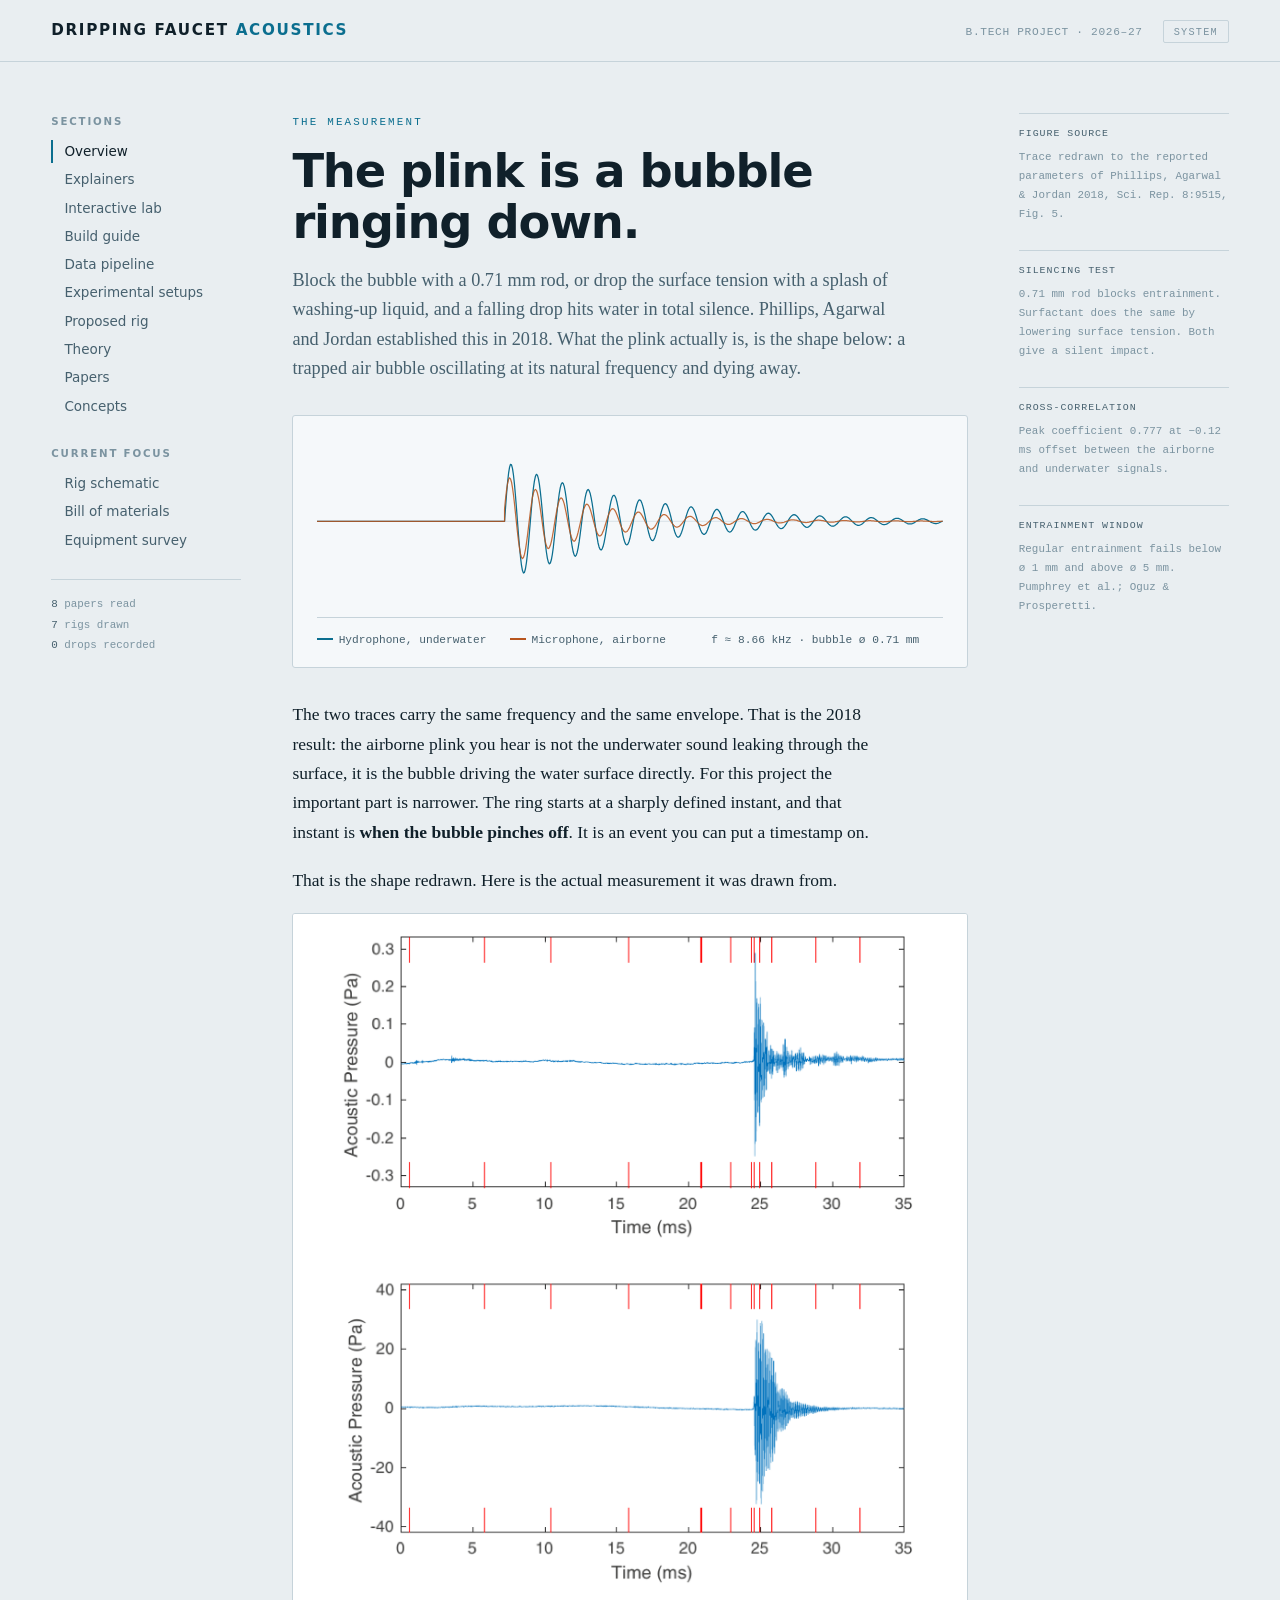
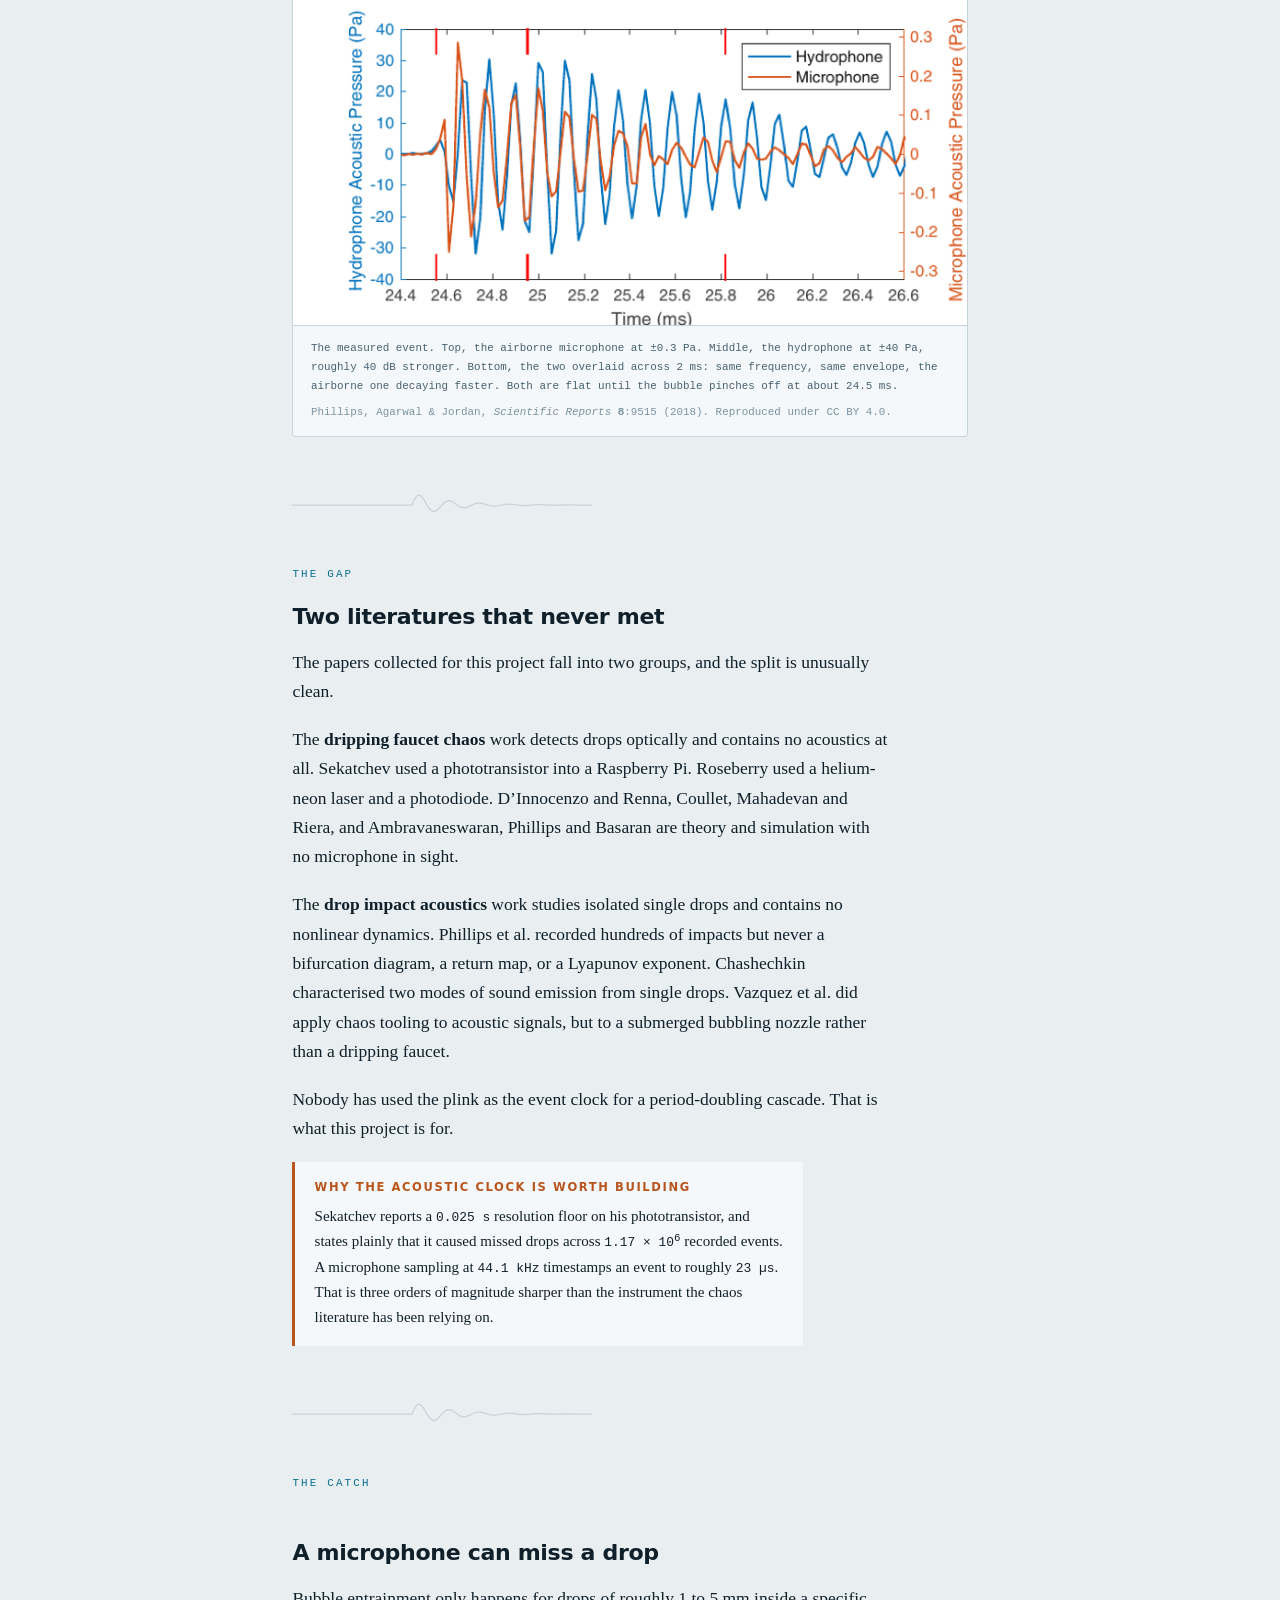
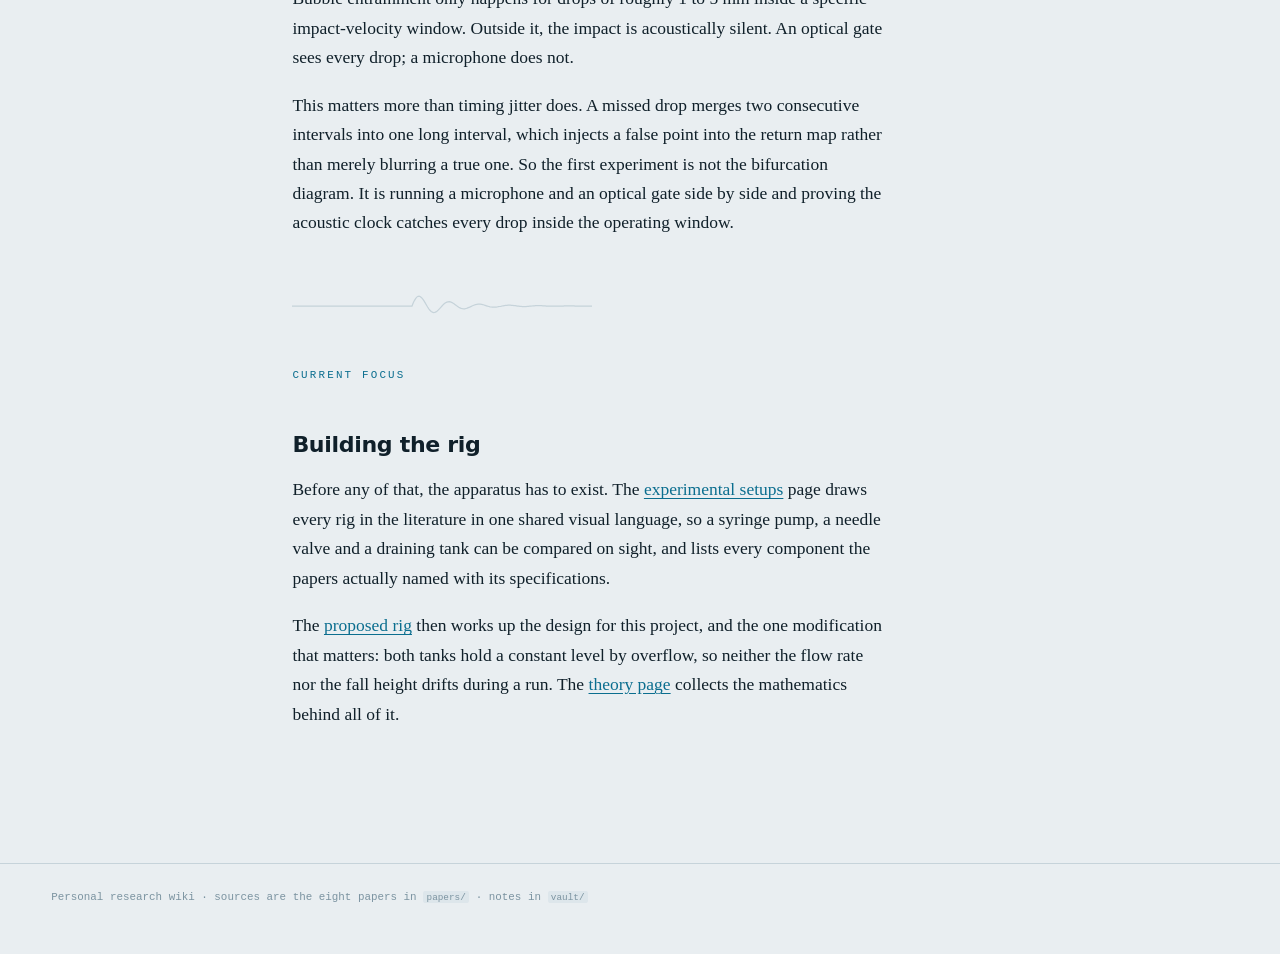
==== site/index.html @ a421325d "Theme toggle, published figures, and an editorial type pairing Adds a light/dark/system control to e" ====
<!doctype html>
<html lang="en">
<head>
<meta charset="utf-8">
<meta name="viewport" content="width=device-width, initial-scale=1">
<title>Dripping Faucet Acoustics</title>
<link rel="stylesheet" href="style.css">
<script src="theme.js"></script>
</head>
<body>

<svg width="0" height="0" style="position:absolute" aria-hidden="true"><defs>
  <path id="plink-path" d="M0 20 H120 L120.0 20.0 121.2 17.1 122.4 14.6 123.6 12.6 124.8 11.1 126.0 10.3 127.2 10.2 128.4 10.7 129.6 11.7 130.8 13.2 132.0 14.9 133.2 16.9 134.4 19.0 135.6 21.0 136.8 22.8 138.0 24.3 139.2 25.4 140.4 26.2 141.6 26.5 142.8 26.4 144.0 25.9 145.2 25.0 146.4 23.9 147.6 22.7 148.8 21.3 150.0 20.0 151.2 18.7 152.4 17.6 153.6 16.8 154.8 16.1 156.0 15.8 157.2 15.7 158.4 15.9 159.6 16.4 160.8 17.0 162.0 17.8 163.2 18.7 164.4 19.6 165.6 20.4 166.8 21.2 168.0 21.9 169.2 22.4 170.4 22.7 171.6 22.8 172.8 22.8 174.0 22.5 175.2 22.2 176.4 21.7 177.6 21.2 178.8 20.6 180.0 20.0 181.2 19.5 182.4 19.0 183.6 18.6 184.8 18.3 186.0 18.2 187.2 18.1 188.4 18.2 189.6 18.4 190.8 18.7 192.0 19.0 193.2 19.4 194.4 19.8 195.6 20.2 196.8 20.5 198.0 20.8 199.2 21.0 200.4 21.2 201.6 21.2 202.8 21.2 204.0 21.1 205.2 21.0 206.4 20.7 207.6 20.5 208.8 20.3 210.0 20.0 211.2 19.8 212.4 19.6 213.6 19.4 214.8 19.3 216.0 19.2 217.2 19.2 218.4 19.2 219.6 19.3 220.8 19.4 222.0 19.6 223.2 19.7 224.4 19.9 225.6 20.1 226.8 20.2 228.0 20.4 229.2 20.4 230.4 20.5 231.6 20.5 232.8 20.5 234.0 20.5 235.2 20.4 236.4 20.3 237.6 20.2 238.8 20.1 240.0 20.0 241.2 19.9 242.4 19.8 243.6 19.7 244.8 19.7 246.0 19.7 247.2 19.7 248.4 19.7 249.6 19.7 250.8 19.8 252.0 19.8 253.2 19.9 254.4 20.0 255.6 20.0 256.8 20.1 258.0 20.2 259.2 20.2 260.4 20.2 261.6 20.2 262.8 20.2 264.0 20.2 265.2 20.2 266.4 20.1 267.6 20.1 268.8 20.0 270.0 20.0 271.2 20.0 272.4 19.9 273.6 19.9 274.8 19.9 276.0 19.9 277.2 19.8 278.4 19.9 279.6 19.9 280.8 19.9 282.0 19.9 283.2 20.0 284.4 20.0 285.6 20.0 286.8 20.0 288.0 20.1 289.2 20.1 290.4 20.1 291.6 20.1 292.8 20.1 294.0 20.1 295.2 20.1 296.4 20.1 297.6 20.0 298.8 20.0 300.0 20.0"/>
</defs></svg>

<header class="masthead">
  <a class="wordmark" href="index.html">Dripping&nbsp;Faucet <span>Acoustics</span></a>
  <span class="masthead-meta">B.TECH PROJECT &middot; 2026&ndash;27</span>
  <button id="themeBtn" class="themetoggle" type="button">System</button>
</header>

<div class="shell">

  <nav class="sidenav">
    <h2>Sections</h2>
    <ul>
      <li><a href="index.html" aria-current="page">Overview</a></li>
      <li><a href="explainers.html">Explainers</a></li>
      <li><a href="lab.html">Interactive lab</a></li>
      <li><a href="build.html">Build guide</a></li>
      <li><a href="pipeline.html">Data pipeline</a></li>
      <li><a href="setups.html">Experimental setups</a></li>
      <li><a href="rig.html">Proposed rig</a></li>
      <li><a href="theory.html">Theory</a></li>
      <li><a href="papers.html">Papers</a></li>
      <li><a href="concepts.html">Concepts</a></li>
    </ul>
    <h2>Current focus</h2>
    <ul>
      <li><a href="rig.html#schematic">Rig schematic</a></li>
      <li><a href="rig.html#bom">Bill of materials</a></li>
      <li><a href="setups.html#equipment">Equipment survey</a></li>
    </ul>
    <div class="tally">
      <b>8</b> papers read<br>
      <b>7</b> rigs drawn<br>
      <b>0</b> drops recorded
    </div>
  </nav>

  <main>
    <p class="eyebrow">The measurement</p>
    <h1>The plink is a bubble ringing down.</h1>
    <p class="lede">Block the bubble with a 0.71&nbsp;mm rod, or drop the surface tension with a
    splash of washing-up liquid, and a falling drop hits water in total silence. Phillips, Agarwal
    and Jordan established this in 2018. What the plink actually is, is the shape below: a trapped
    air bubble oscillating at its natural frequency and dying away.</p>

    <div class="trace-card bleed">
      <svg viewBox="0 0 1000 260" role="img" aria-label="Two overlaid damped sinusoids showing the underwater and airborne pressure signals from a single drop impact. Both are silent, then ring sharply and decay; the airborne trace decays faster.">
        <line class="axis" x1="0" y1="130" x2="1000" y2="130"/>
        <path class="wave wave-hydro" pathLength="1" d="M0 130 H300 L300.0 130.0 301.6 107.1 303.2 85.9 304.8 67.5 306.4 53.1 308.0 43.4 309.5 38.9 311.1 39.7 312.7 45.8 314.3 56.7 315.9 71.7 317.5 89.9 319.1 110.1 320.7 131.2 322.3 151.9 323.9 171.1 325.5 187.5 327.0 200.3 328.6 208.9 330.2 212.7 331.8 211.7 333.4 205.9 335.0 195.7 336.6 181.9 338.2 165.3 339.8 146.9 341.4 127.7 343.0 109.0 344.5 91.8 346.1 77.1 347.7 65.7 349.3 58.2 350.9 54.9 352.5 56.2 354.1 61.7 355.7 71.0 357.3 83.7 358.9 98.9 360.5 115.7 362.0 133.1 363.6 150.0 365.2 165.5 366.8 178.7 368.4 188.8 370.0 195.4 371.6 198.1 373.2 196.8 374.8 191.6 376.4 182.8 378.0 171.2 379.5 157.3 381.1 142.0 382.7 126.3 384.3 111.0 385.9 97.1 387.5 85.2 389.1 76.2 390.7 70.4 392.3 68.2 393.9 69.7 395.5 74.6 397.0 82.6 398.6 93.3 400.2 106.0 401.8 119.9 403.4 134.2 405.0 148.0 406.6 160.5 408.2 171.1 409.8 179.2 411.4 184.2 413.0 186.0 414.5 184.5 416.1 179.9 417.7 172.4 419.3 162.6 420.9 151.0 422.5 138.4 424.1 125.5 425.7 113.0 427.3 101.7 428.9 92.2 430.5 85.1 432.0 80.7 433.6 79.2 435.2 80.7 436.8 85.1 438.4 92.0 440.0 101.0 441.6 111.6 443.2 123.1 444.8 134.8 446.4 146.1 448.0 156.2 449.5 164.7 451.1 171.0 452.7 174.9 454.3 176.0 455.9 174.5 457.5 170.4 459.1 164.0 460.7 155.7 462.3 146.1 463.9 135.6 465.5 125.0 467.0 114.9 468.6 105.7 470.2 98.1 471.8 92.5 473.4 89.2 475.0 88.3 476.6 89.8 478.2 93.7 479.8 99.6 481.4 107.2 483.0 116.0 484.5 125.5 486.1 135.1 487.7 144.2 489.3 152.5 490.9 159.2 492.5 164.2 494.1 167.1 495.7 167.8 497.3 166.3 498.9 162.7 500.5 157.2 502.0 150.3 503.6 142.2 505.2 133.6 506.8 124.9 508.4 116.6 510.0 109.2 511.6 103.2 513.2 98.8 514.8 96.3 516.4 95.8 518.0 97.2 519.5 100.6 521.1 105.7 522.7 112.0 524.3 119.4 525.9 127.2 527.5 135.1 529.1 142.6 530.7 149.2 532.3 154.6 533.9 158.5 535.5 160.7 537.0 161.0 538.6 159.6 540.2 156.4 541.8 151.8 543.4 145.9 545.0 139.2 546.6 132.1 548.2 125.0 549.8 118.2 551.4 112.3 553.0 107.5 554.5 104.0 556.1 102.1 557.7 101.9 559.3 103.3 560.9 106.3 562.5 110.6 564.1 115.9 565.7 122.0 567.3 128.5 568.9 134.9 570.5 141.0 572.0 146.3 573.6 150.7 575.2 153.7 576.8 155.3 578.4 155.4 580.0 154.1 581.6 151.3 583.2 147.4 584.8 142.5 586.4 136.9 588.0 131.0 589.5 125.2 591.1 119.7 592.7 114.9 594.3 111.1 595.9 108.4 597.5 107.0 599.1 107.0 600.7 108.3 602.3 110.9 603.9 114.5 605.5 119.0 607.0 124.0 608.6 129.4 610.2 134.7 611.8 139.6 613.4 143.9 615.0 147.3 616.6 149.7 618.2 150.9 619.8 150.8 621.4 149.6 623.0 147.2 624.5 143.8 626.1 139.7 627.7 135.1 629.3 130.3 630.9 125.5 632.5 121.1 634.1 117.2 635.7 114.1 637.3 112.0 638.9 111.0 640.5 111.1 642.0 112.4 643.6 114.6 645.2 117.7 646.8 121.4 648.4 125.6 650.0 130.0 651.6 134.3 653.2 138.3 654.8 141.8 656.4 144.5 658.0 146.4 659.5 147.2 661.1 147.1 662.7 145.9 664.3 143.8 665.9 141.0 667.5 137.6 669.1 133.7 670.7 129.8 672.3 125.9 673.9 122.2 675.5 119.1 677.0 116.7 678.6 115.1 680.2 114.4 681.8 114.6 683.4 115.7 685.0 117.6 686.6 120.2 688.2 123.3 689.8 126.8 691.4 130.4 693.0 134.0 694.5 137.2 696.1 140.0 697.7 142.2 699.3 143.6 700.9 144.2 702.5 143.9 704.1 142.9 705.7 141.1 707.3 138.7 708.9 135.9 710.5 132.7 712.0 129.4 713.6 126.2 715.2 123.3 716.8 120.8 718.4 118.9 720.0 117.6 721.6 117.1 723.2 117.4 724.8 118.4 726.4 120.0 728.0 122.2 729.5 124.8 731.1 127.7 732.7 130.7 734.3 133.6 735.9 136.2 737.5 138.5 739.1 140.2 740.7 141.2 742.3 141.7 743.9 141.4 745.5 140.5 747.0 138.9 748.6 136.9 750.2 134.5 751.8 131.9 753.4 129.2 755.0 126.6 756.6 124.2 758.2 122.2 759.8 120.7 761.4 119.8 763.0 119.4 764.5 119.7 766.1 120.6 767.7 122.0 769.3 123.8 770.9 126.0 772.5 128.4 774.1 130.9 775.7 133.2 777.3 135.3 778.9 137.1 780.5 138.5 782.0 139.3 783.6 139.6 785.2 139.3 786.8 138.5 788.4 137.2 790.0 135.5 791.6 133.5 793.2 131.3 794.8 129.1 796.4 127.0 798.0 125.0 799.5 123.4 801.1 122.3 802.7 121.5 804.3 121.3 805.9 121.6 807.5 122.4 809.1 123.6 810.7 125.1 812.3 127.0 813.9 128.9 815.5 130.9 817.0 132.9 818.6 134.6 820.2 136.0 821.8 137.1 823.4 137.7 825.0 137.9 826.6 137.6 828.2 136.9 829.8 135.7 831.4 134.3 833.0 132.7 834.5 130.9 836.1 129.0 837.7 127.3 839.3 125.8 840.9 124.5 842.5 123.5 844.1 123.0 845.7 122.9 847.3 123.1 848.9 123.8 850.5 124.9 852.0 126.2 853.6 127.7 855.2 129.3 856.8 131.0 858.4 132.5 860.0 133.9 861.6 135.1 863.2 135.9 864.8 136.4 866.4 136.5 868.0 136.2 869.5 135.6 871.1 134.6 872.7 133.4 874.3 132.0 875.9 130.5 877.5 129.0 879.1 127.6 880.7 126.4 882.3 125.4 883.9 124.6 885.5 124.2 887.0 124.1 888.6 124.4 890.2 125.0 891.8 125.9 893.4 127.0 895.0 128.3 896.6 129.6 898.2 130.9 899.8 132.2 901.4 133.3 903.0 134.3 904.5 134.9 906.1 135.3 907.7 135.3 909.3 135.0 910.9 134.5 912.5 133.7 914.1 132.7 915.7 131.5 917.3 130.3 918.9 129.1 920.5 127.9 922.0 126.9 923.6 126.1 925.2 125.5 926.8 125.2 928.4 125.2 930.0 125.5 931.6 126.0 933.2 126.7 934.8 127.6 936.4 128.7 938.0 129.8 939.5 130.9 941.1 131.9 942.7 132.8 944.3 133.6 945.9 134.1 947.5 134.3 949.1 134.3 950.7 134.1 952.3 133.6 953.9 132.9 955.5 132.1 957.0 131.1 958.6 130.1 960.2 129.1 961.8 128.2 963.4 127.4 965.0 126.7 966.6 126.3 968.2 126.1 969.8 126.1 971.4 126.3 973.0 126.8 974.5 127.4 976.1 128.2 977.7 129.0 979.3 129.9 980.9 130.8 982.5 131.7 984.1 132.4 985.7 133.0 987.3 133.4 988.9 133.6 990.5 133.6 992.0 133.3 993.6 132.9 995.2 132.3 996.8 131.6 998.4 130.8 1000.0 130.0"/>
        <path class="wave wave-aero"  pathLength="1" d="M0 130 H300 L300.0 109.5 301.6 93.5 303.2 79.9 304.8 69.6 306.4 63.0 308.0 60.5 309.5 62.1 311.1 67.5 312.7 76.5 314.3 88.4 315.9 102.4 317.5 117.7 319.1 133.3 320.7 148.4 322.3 162.0 323.9 173.5 325.5 182.2 327.0 187.6 328.6 189.5 330.2 188.0 331.8 183.1 333.4 175.3 335.0 165.0 336.6 152.9 338.2 139.8 339.8 126.4 341.4 113.5 343.0 101.9 344.5 92.2 346.1 85.0 347.7 80.5 349.3 79.0 350.9 80.5 352.5 84.8 354.1 91.7 355.7 100.6 357.3 111.0 358.9 122.3 360.5 133.8 362.0 144.7 363.6 154.6 365.2 162.8 366.8 168.9 368.4 172.6 370.0 173.7 371.6 172.3 373.2 168.4 374.8 162.4 376.4 154.7 378.0 145.7 379.5 136.0 381.1 126.2 382.7 116.9 384.3 108.5 385.9 101.6 387.5 96.5 389.1 93.4 390.7 92.6 392.3 93.9 393.9 97.4 395.5 102.6 397.0 109.3 398.6 117.0 400.2 125.3 401.8 133.7 403.4 141.7 405.0 148.8 406.6 154.7 408.2 158.9 409.8 161.4 411.4 162.0 413.0 160.8 414.5 157.7 416.1 153.2 417.7 147.4 419.3 140.7 420.9 133.6 422.5 126.4 424.1 119.6 425.7 113.6 427.3 108.6 428.9 105.0 430.5 103.0 432.0 102.6 433.6 103.8 435.2 106.4 436.8 110.4 438.4 115.4 440.0 121.2 441.6 127.3 443.2 133.4 444.8 139.2 446.4 144.4 448.0 148.5 449.5 151.5 451.1 153.2 452.7 153.5 454.3 152.4 455.9 150.0 457.5 146.5 459.1 142.2 460.7 137.2 462.3 132.0 463.9 126.7 465.5 121.8 467.0 117.5 468.6 114.0 470.2 111.5 471.8 110.1 473.4 109.9 475.0 110.9 476.6 113.0 478.2 116.0 479.8 119.8 481.4 124.1 483.0 128.6 484.5 133.0 486.1 137.3 487.7 140.9 489.3 143.9 490.9 146.0 492.5 147.1 494.1 147.2 495.7 146.3 497.3 144.4 498.9 141.8 500.5 138.5 502.0 134.9 503.6 131.0 505.2 127.2 506.8 123.6 508.4 120.5 510.0 118.0 511.6 116.2 513.2 115.3 514.8 115.3 516.4 116.1 518.0 117.8 519.5 120.0 521.1 122.9 522.7 126.0 524.3 129.3 525.9 132.6 527.5 135.7 529.1 138.3 530.7 140.4 532.3 141.9 533.9 142.6 535.5 142.6 537.0 141.8 538.6 140.4 540.2 138.4 541.8 136.0 543.4 133.2 545.0 130.4 546.6 127.6 548.2 125.0 549.8 122.8 551.4 121.0 553.0 119.8 554.5 119.2 556.1 119.3 557.7 119.9 559.3 121.2 560.9 122.9 562.5 125.0 564.1 127.4 565.7 129.8 567.3 132.2 568.9 134.4 570.5 136.3 572.0 137.8 573.6 138.8 575.2 139.3 576.8 139.2 578.4 138.6 580.0 137.5 581.6 136.0 583.2 134.2 584.8 132.1 586.4 130.0 588.0 128.0 589.5 126.1 591.1 124.5 592.7 123.3 594.3 122.4 595.9 122.1 597.5 122.2 599.1 122.7 600.7 123.7 602.3 125.0 603.9 126.5 605.5 128.3 607.0 130.1 608.6 131.8 610.2 133.4 611.8 134.8 613.4 135.8 615.0 136.5 616.6 136.8 618.2 136.7 619.8 136.2 621.4 135.4 623.0 134.2 624.5 132.9 626.1 131.4 627.7 129.9 629.3 128.4 630.9 127.0 632.5 125.9 634.1 125.0 635.7 124.4 637.3 124.2 638.9 124.3 640.5 124.7 642.0 125.5 643.6 126.4 645.2 127.6 646.8 128.9 648.4 130.2 650.0 131.5 651.6 132.6 653.2 133.6 654.8 134.3 656.4 134.8 658.0 135.0 659.5 134.9 661.1 134.5 662.7 133.8 664.3 133.0 665.9 132.0 667.5 130.9 669.1 129.8 670.7 128.7 672.3 127.7 673.9 126.9 675.5 126.2 677.0 125.9 678.6 125.7 680.2 125.8 681.8 126.2 683.4 126.7 685.0 127.5 686.6 128.4 688.2 129.3 689.8 130.3 691.4 131.2 693.0 132.0 694.5 132.7 696.1 133.2 697.7 133.6 699.3 133.7 700.9 133.6 702.5 133.3 704.1 132.8 705.7 132.1 707.3 131.4 708.9 130.6 710.5 129.7 712.0 128.9 713.6 128.2 715.2 127.6 716.8 127.2 718.4 126.9 720.0 126.9 721.6 127.0 723.2 127.2 724.8 127.7 726.4 128.2 728.0 128.9 729.5 129.6 731.1 130.3 732.7 130.9 734.3 131.5 735.9 132.0 737.5 132.4 739.1 132.6 740.7 132.7 742.3 132.6 743.9 132.3 745.5 132.0 747.0 131.5 748.6 130.9 750.2 130.3 751.8 129.7 753.4 129.2 755.0 128.6 756.6 128.2 758.2 127.9 759.8 127.7 761.4 127.7 763.0 127.8 764.5 128.0 766.1 128.3 767.7 128.7 769.3 129.2 770.9 129.7 772.5 130.3 774.1 130.7 775.7 131.2 777.3 131.5 778.9 131.8 780.5 131.9 782.0 132.0 783.6 131.9 785.2 131.7 786.8 131.4 788.4 131.0 790.0 130.6 791.6 130.2 793.2 129.8 794.8 129.3 796.4 129.0 798.0 128.7 799.5 128.5 801.1 128.3 802.7 128.3 804.3 128.4 805.9 128.6 807.5 128.8 809.1 129.1 810.7 129.5 812.3 129.9 813.9 130.2 815.5 130.6 817.0 130.9 818.6 131.2 820.2 131.3 821.8 131.4 823.4 131.4 825.0 131.4 826.6 131.2 828.2 131.0 829.8 130.7 831.4 130.4 833.0 130.1 834.5 129.8 836.1 129.5 837.7 129.2 839.3 129.0 840.9 128.8 842.5 128.8 844.1 128.8 845.7 128.8 847.3 129.0 848.9 129.2 850.5 129.4 852.0 129.6 853.6 129.9 855.2 130.2 856.8 130.5 858.4 130.7 860.0 130.9 861.6 131.0 863.2 131.1 864.8 131.1 866.4 131.0 868.0 130.9 869.5 130.7 871.1 130.5 872.7 130.3 874.3 130.0 875.9 129.8 877.5 129.6 879.1 129.4 880.7 129.3 882.3 129.1 883.9 129.1 885.5 129.1 887.0 129.2 888.6 129.3 890.2 129.4 891.8 129.6 893.4 129.8 895.0 130.0 896.6 130.2 898.2 130.4 899.8 130.5 901.4 130.6 903.0 130.7 904.5 130.8 906.1 130.8 907.7 130.7 909.3 130.6 910.9 130.5 912.5 130.4 914.1 130.2 915.7 130.0 917.3 129.8 918.9 129.7 920.5 129.5 922.0 129.4 923.6 129.4 925.2 129.3 926.8 129.3 928.4 129.4 930.0 129.5 931.6 129.6 933.2 129.7 934.8 129.8 936.4 130.0 938.0 130.1 939.5 130.3 941.1 130.4 942.7 130.5 944.3 130.5 945.9 130.6 947.5 130.6 949.1 130.5 950.7 130.5 952.3 130.4 953.9 130.2 955.5 130.1 957.0 130.0 958.6 129.9 960.2 129.8 961.8 129.7 963.4 129.6 965.0 129.5 966.6 129.5 968.2 129.5 969.8 129.6 971.4 129.6 973.0 129.7 974.5 129.8 976.1 129.9 977.7 130.0 979.3 130.1 980.9 130.2 982.5 130.3 984.1 130.4 985.7 130.4 987.3 130.4 988.9 130.4 990.5 130.4 992.0 130.3 993.6 130.3 995.2 130.2 996.8 130.1 998.4 130.0 1000.0 129.9"/>
      </svg>
      <div class="legend">
        <span class="k-hydro">Hydrophone, underwater</span>
        <span class="k-aero">Microphone, airborne</span>
        <span>f &asymp; 8.66 kHz &middot; bubble &oslash; 0.71 mm</span>
      </div>
    </div>

    <p>The two traces carry the same frequency and the same envelope. That is the 2018 result:
    the airborne plink you hear is not the underwater sound leaking through the surface, it is the
    bubble driving the water surface directly. For this project the important part is narrower.
    The ring starts at a sharply defined instant, and that instant is <strong>when the bubble
    pinches off</strong>. It is an event you can put a timestamp on.</p>

    <p>That is the shape redrawn. Here is the actual measurement it was drawn from.</p>

    <figure class="paperfig bleed">
      <img src="img/phillips-fig5-traces.png" alt="Three stacked plots from Phillips 2018 Figure 5: the airborne microphone signal, the underwater hydrophone signal, and a zoomed overlay of the two decaying wave packets." loading="lazy">
      <figcaption>The measured event. Top, the airborne microphone at &plusmn;0.3 Pa. Middle, the hydrophone at &plusmn;40 Pa, roughly 40 dB stronger. Bottom, the two overlaid across 2 ms: same frequency, same envelope, the airborne one decaying faster. Both are flat until the bubble pinches off at about 24.5 ms. <span class="credit">Phillips, Agarwal &amp; Jordan, <em>Scientific Reports</em> <b>8</b>:9515 (2018). Reproduced under CC BY 4.0.</span></figcaption>
    </figure>

    <svg class="plink" viewBox="0 0 300 40" aria-hidden="true"><use href="#plink-path"/></svg>

    <p class="eyebrow">The gap</p>
    <h2>Two literatures that never met</h2>

    <p>The papers collected for this project fall into two groups, and the split is unusually
    clean.</p>

    <p>The <strong>dripping faucet chaos</strong> work detects drops optically and contains no
    acoustics at all. Sekatchev used a phototransistor into a Raspberry Pi. Roseberry used a
    helium-neon laser and a photodiode. D&rsquo;Innocenzo and Renna, Coullet, Mahadevan and Riera,
    and Ambravaneswaran, Phillips and Basaran are theory and simulation with no microphone in
    sight.</p>

    <p>The <strong>drop impact acoustics</strong> work studies isolated single drops and contains
    no nonlinear dynamics. Phillips et al. recorded hundreds of impacts but never a bifurcation
    diagram, a return map, or a Lyapunov exponent. Chashechkin characterised two modes of sound
    emission from single drops. Vazquez et al. did apply chaos tooling to acoustic signals, but to
    a submerged bubbling nozzle rather than a dripping faucet.</p>

    <p>Nobody has used the plink as the event clock for a period-doubling cascade. That is what
    this project is for.</p>

    <div class="callout">
      <b>Why the acoustic clock is worth building</b>
      <p>Sekatchev reports a <span class="num">0.025&nbsp;s</span> resolution floor on his
      phototransistor, and states plainly that it caused missed drops across
      <span class="num">1.17&nbsp;&times;&nbsp;10<sup>6</sup></span> recorded events. A microphone
      sampling at <span class="num">44.1&nbsp;kHz</span> timestamps an event to roughly
      <span class="num">23&nbsp;&micro;s</span>. That is three orders of magnitude sharper than
      the instrument the chaos literature has been relying on.</p>
    </div>

    <svg class="plink" viewBox="0 0 300 40" aria-hidden="true"><use href="#plink-path"/></svg>

    <p class="eyebrow">The catch</p>
    <h2>A microphone can miss a drop</h2>

    <p>Bubble entrainment only happens for drops of roughly 1 to 5&nbsp;mm inside a specific
    impact-velocity window. Outside it, the impact is acoustically silent. An optical gate sees
    every drop; a microphone does not.</p>

    <p>This matters more than timing jitter does. A missed drop merges two consecutive intervals
    into one long interval, which injects a false point into the return map rather than merely
    blurring a true one. So the first experiment is not the bifurcation diagram. It is running a
    microphone and an optical gate side by side and proving the acoustic clock catches every drop
    inside the operating window.</p>

    <svg class="plink" viewBox="0 0 300 40" aria-hidden="true"><use href="#plink-path"/></svg>

    <p class="eyebrow">Current focus</p>
    <h2>Building the rig</h2>

    <p>Before any of that, the apparatus has to exist. The
    <a href="setups.html">experimental setups</a> page draws every rig in the literature in one
    shared visual language, so a syringe pump, a needle valve and a draining tank can be compared
    on sight, and lists every component the papers actually named with its specifications.</p>

    <p>The <a href="rig.html">proposed rig</a> then works up the design for this project, and
    the one modification that matters: both tanks hold a constant level by overflow, so neither
    the flow rate nor the fall height drifts during a run. The
    <a href="theory.html">theory page</a> collects the mathematics behind all of it.</p>
  </main>

  <aside class="rail">
    <div class="note">
      <b>Figure source</b>
      Trace redrawn to the reported parameters of Phillips, Agarwal &amp; Jordan 2018,
      Sci. Rep. 8:9515, Fig. 5.
    </div>
    <div class="note">
      <b>Silencing test</b>
      0.71 mm rod blocks entrainment. Surfactant does the same by lowering surface tension.
      Both give a silent impact.
    </div>
    <div class="note">
      <b>Cross-correlation</b>
      Peak coefficient 0.777 at &minus;0.12 ms offset between the airborne and underwater
      signals.
    </div>
    <div class="note">
      <b>Entrainment window</b>
      Regular entrainment fails below &oslash; 1 mm and above &oslash; 5 mm.
      Pumphrey et al.; Oguz &amp; Prosperetti.
    </div>
  </aside>

</div>

<footer class="foot">
  Personal research wiki &middot; sources are the eight papers in <code>papers/</code> &middot;
  notes in <code>vault/</code>
</footer>

</body>
</html>
---- site/style.css ----
/* ==========================================================================
   Dripping Faucet Acoustics - project wiki
   Channel colours follow Phillips et al. 2018 Fig. 5: hydrophone blue,
   microphone orange. Colour therefore encodes the measurement channel and
   is never used decoratively.
   ========================================================================== */

:root {
  --ground:  #e9eef1;
  --surface: #f5f8fa;
  --sunk:    #dde6eb;
  --ink:     #10202a;
  --ink-2:   #46606e;
  --ink-3:   #7b93a0;
  --rule:    #c6d3da;
  --hydro:   #0b6e8f;
  --aero:    #b8551d;
  --water:   rgba(11, 110, 143, 0.13);

  --display: "Inter", "Helvetica Neue", "Segoe UI", system-ui, -apple-system, sans-serif;
  --body:    "Charter", "Bitstream Charter", "Iowan Old Style", "Source Serif Pro", "Palatino Linotype", Georgia, serif;
  --mono:    "JetBrains Mono", "SF Mono", "IBM Plex Mono", "Menlo", "Consolas", monospace;

  --gap: clamp(1.5rem, 4vw, 3.5rem);
  --measure: 68ch;
}

@media (prefers-color-scheme: dark) {
  :root:not([data-theme="light"]) {
    --ground:  #0b141a;
    --surface: #101d25;
    --sunk:    #16262f;
    --ink:     #dce8ed;
    --ink-2:   #94acb8;
    --ink-3:   #637c88;
    --rule:    #26404d;
    --hydro:   #46b4d8;
    --aero:    #e2935c;
    --water:   rgba(70, 180, 216, 0.14);
  }
}

:root[data-theme="dark"] {
  --ground:  #0b141a;
  --surface: #101d25;
  --sunk:    #16262f;
  --ink:     #dce8ed;
  --ink-2:   #94acb8;
  --ink-3:   #637c88;
  --rule:    #26404d;
  --hydro:   #46b4d8;
  --aero:    #e2935c;
  --water:   rgba(70, 180, 216, 0.14);
}

*, *::before, *::after { box-sizing: border-box; }

body {
  margin: 0;
  background: var(--ground);
  color: var(--ink);
  font-family: var(--body);
  font-size: 17.5px;
  line-height: 1.68;
  text-rendering: optimizeLegibility;
  -webkit-font-smoothing: antialiased;
}

/* --- masthead ----------------------------------------------------------- */

.masthead {
  border-bottom: 1px solid var(--rule);
  padding: 1.1rem var(--gap);
  display: flex;
  align-items: baseline;
  gap: 1.25rem;
  flex-wrap: wrap;
}

.wordmark {
  font-family: var(--display);
  font-weight: 620;
  font-size: 0.95rem;
  letter-spacing: 0.11em;
  text-transform: uppercase;
  color: var(--ink);
  text-decoration: none;
}

.wordmark span { color: var(--hydro); }

.masthead-meta {
  font-family: var(--mono);
  font-size: 0.7rem;
  letter-spacing: 0.06em;
  color: var(--ink-3);
  margin-left: auto;
}

.themetoggle {
  font-family: var(--mono);
  font-size: 0.64rem;
  letter-spacing: 0.12em;
  text-transform: uppercase;
  padding: 0.3rem 0.62rem;
  color: var(--ink-3);
  background: transparent;
  border: 1px solid var(--rule);
  border-radius: 2px;
  cursor: pointer;
  transition: color 0.14s, border-color 0.14s;
}

.themetoggle:hover { color: var(--hydro); border-color: var(--hydro); }
.themetoggle:focus-visible { outline: 2px solid var(--hydro); outline-offset: 2px; }

/* --- reproduced figures from the papers ---------------------------------
   Published figures keep their own white ground in both themes. Recolouring
   someone else's data to match a site palette misrepresents it.
   ------------------------------------------------------------------------ */

.paperfig {
  border: 1px solid var(--rule);
  border-radius: 3px;
  background: var(--surface);
  margin: 0 0 1.9rem;
  overflow: hidden;
}

.paperfig img {
  display: block;
  width: 100%;
  height: auto;
  background: #ffffff;
}

.paperfig.narrow img { max-width: 620px; margin: 0 auto; }

.paperfig figcaption {
  font-family: var(--mono);
  font-size: 0.68rem;
  line-height: 1.75;
  color: var(--ink-2);
  padding: 0.85rem 1.1rem;
  border-top: 1px solid var(--rule);
}

.paperfig .credit {
  display: block;
  margin-top: 0.45rem;
  color: var(--ink-3);
}

.sidebyside {
  display: grid;
  grid-template-columns: repeat(auto-fit, minmax(280px, 1fr));
  gap: 1.1rem;
  margin: 0 0 1.9rem;
}

.sidebyside .paperfig, .sidebyside .rig { margin: 0; }

/* --- shell -------------------------------------------------------------- */

.shell {
  display: grid;
  grid-template-columns: 190px minmax(0, 1fr) 210px;
  gap: var(--gap);
  max-width: 1440px;
  margin: 0 auto;
  padding: var(--gap);
  align-items: start;
}

@media (max-width: 1080px) {
  .shell { grid-template-columns: minmax(0, 1fr); }
  .sidenav { position: static; }
}

/* --- side navigation ---------------------------------------------------- */

.sidenav {
  position: sticky;
  top: var(--gap);
  font-family: var(--display);
  font-size: 0.845rem;
  letter-spacing: -0.002em;
}

.sidenav h2 {
  font-size: 0.64rem;
  letter-spacing: 0.18em;
  text-transform: uppercase;
  color: var(--ink-3);
  font-weight: 600;
  margin: 0 0 0.6rem;
}

.sidenav ul { list-style: none; margin: 0 0 1.75rem; padding: 0; }
.sidenav li { margin-bottom: 0.35rem; }

.sidenav a {
  color: var(--ink-2);
  text-decoration: none;
  border-left: 2px solid transparent;
  padding-left: 0.7rem;
  display: block;
  transition: color 0.14s, border-color 0.14s;
}

.sidenav a:hover { color: var(--ink); border-left-color: var(--rule); }
.sidenav a[aria-current="page"] { color: var(--ink); border-left-color: var(--hydro); }

.tally {
  font-family: var(--mono);
  font-size: 0.68rem;
  color: var(--ink-3);
  line-height: 1.9;
  border-top: 1px solid var(--rule);
  padding-top: 0.85rem;
}

.tally b { color: var(--ink-2); font-weight: 400; }

/* --- main --------------------------------------------------------------- */

main { min-width: 0; }
main > * { max-width: var(--measure); }
main > .bleed { max-width: none; }

.eyebrow {
  font-family: var(--mono);
  font-size: 0.68rem;
  letter-spacing: 0.2em;
  text-transform: uppercase;
  color: var(--hydro);
  margin: 0 0 0.9rem;
}

h1 {
  font-family: var(--display);
  font-weight: 650;
  font-size: clamp(1.95rem, 4.2vw, 2.9rem);
  line-height: 1.1;
  letter-spacing: -0.025em;
  margin: 0 0 1.15rem;
}

h2 {
  font-family: var(--display);
  font-weight: 620;
  font-size: 1.38rem;
  letter-spacing: -0.015em;
  margin: 2.6rem 0 0.8rem;
}

main > h2:first-of-type { margin-top: 0; }

h3 {
  font-family: var(--display);
  font-weight: 600;
  font-size: 1.04rem;
  letter-spacing: -0.008em;
  color: var(--ink);
  margin: 1.7rem 0 0.55rem;
}

.lede { font-size: 1.14rem; line-height: 1.6; color: var(--ink-2); }

p { margin: 0 0 1.15rem; }

a { color: var(--hydro); text-underline-offset: 0.18em; }

strong { font-weight: 600; }

.num, code {
  font-family: var(--mono);
  font-size: 0.86em;
  font-variant-numeric: tabular-nums;
}

code {
  background: var(--sunk);
  padding: 0.1em 0.36em;
  border-radius: 2px;
}

.hydro-t { color: var(--hydro); }
.aero-t  { color: var(--aero); }

/* --- the plink divider -------------------------------------------------
   Section breaks are drawn as a quiet baseline that rings once. The motif
   is the same damped sinusoid as the hero, at reduced amplitude.
   ----------------------------------------------------------------------- */

.plink {
  display: block;
  width: 300px;
  max-width: 100%;
  height: 40px;
  margin: 3rem 0 2.5rem;
  overflow: visible;
  color: var(--rule);
}

.plink use { stroke: currentColor; fill: none; stroke-width: 1.25; }

/* --- hero figure -------------------------------------------------------- */

.trace-card {
  background: var(--surface);
  border: 1px solid var(--rule);
  border-radius: 3px;
  padding: 1.5rem 1.5rem 1.1rem;
  margin: 2rem 0;
}

.trace-card svg { display: block; width: 100%; height: auto; }

.wave { fill: none; stroke-width: 2; stroke-linejoin: round; stroke-linecap: round; }
.wave-hydro { stroke: var(--hydro); }
.wave-aero  { stroke: var(--aero); opacity: 0.85; }
.axis { stroke: var(--rule); stroke-width: 1; }

@media (prefers-reduced-motion: no-preference) {
  .wave { stroke-dasharray: 1; stroke-dashoffset: 1; animation: trace 1.9s cubic-bezier(0.2, 0.7, 0.25, 1) forwards; }
  .wave-aero { animation-delay: 0.06s; }
}

@keyframes trace { to { stroke-dashoffset: 0; } }

.legend {
  display: flex;
  gap: 1.5rem;
  flex-wrap: wrap;
  font-family: var(--mono);
  font-size: 0.7rem;
  color: var(--ink-2);
  margin-top: 0.9rem;
  padding-top: 0.8rem;
  border-top: 1px solid var(--rule);
}

.legend span::before {
  content: "";
  display: inline-block;
  width: 1.4em;
  height: 2px;
  vertical-align: 0.25em;
  margin-right: 0.5em;
}

.legend .k-hydro::before { background: var(--hydro); }
.legend .k-aero::before  { background: var(--aero); }

/* --- margin rail -------------------------------------------------------- */

.rail {
  position: sticky;
  top: var(--gap);
  font-family: var(--mono);
  font-size: 0.68rem;
  line-height: 1.75;
  color: var(--ink-3);
}

.rail .note {
  border-top: 1px solid var(--rule);
  padding-top: 0.7rem;
  margin-bottom: 1.6rem;
}

.rail b {
  display: block;
  color: var(--ink-2);
  font-weight: 400;
  letter-spacing: 0.1em;
  text-transform: uppercase;
  font-size: 0.62rem;
  margin-bottom: 0.35rem;
}

@media (max-width: 1080px) {
  .rail {
    position: static;
    display: grid;
    grid-template-columns: repeat(auto-fit, minmax(190px, 1fr));
    gap: 1.25rem;
  }
  .rail .note { margin-bottom: 0; }
}

/* --- rig schematics ----------------------------------------------------- */

.rig {
  border: 1px solid var(--rule);
  border-radius: 3px;
  background: var(--surface);
  margin: 0 0 1.75rem;
  overflow: hidden;
}

.rig-head {
  display: flex;
  align-items: baseline;
  gap: 0.75rem;
  flex-wrap: wrap;
  padding: 0.85rem 1.1rem;
  border-bottom: 1px solid var(--rule);
  background: var(--sunk);
}

.rig-head h3 { margin: 0; text-transform: none; letter-spacing: 0.01em; font-size: 1rem; color: var(--ink); }

.rig-head .tagline {
  font-family: var(--mono);
  font-size: 0.66rem;
  color: var(--ink-3);
  margin-left: auto;
  letter-spacing: 0.05em;
}

.rig figure { margin: 0; padding: 1.1rem; }
.rig svg { display: block; width: 100%; height: auto; }

.rig figcaption {
  font-family: var(--mono);
  font-size: 0.68rem;
  line-height: 1.7;
  color: var(--ink-2);
  padding: 0 1.1rem 1.1rem;
}

.rig.proposed { border-color: var(--hydro); border-width: 2px; }

/* shared schematic glyph styling */
.sch { stroke: var(--ink); fill: none; stroke-width: 1.4; stroke-linejoin: round; }
.sch-thin { stroke: var(--ink-2); fill: none; stroke-width: 1; }
.sch-water { fill: var(--water); stroke: none; }
.sch-fill { fill: var(--surface); stroke: var(--ink); stroke-width: 1.4; }
.sch-hydro { stroke: var(--hydro); fill: none; stroke-width: 1.8; }
.sch-hydro-f { fill: var(--hydro); stroke: none; }
.sch-aero { stroke: var(--aero); fill: none; stroke-width: 1.8; }
.sch-aero-f { fill: var(--aero); stroke: none; }
.sch-dash { stroke: var(--ink-3); fill: none; stroke-width: 1; stroke-dasharray: 4 3; }
.sch-drop { fill: var(--hydro); }

/* Arrowheads cannot inherit the referencing path's stroke reliably across
   browsers, so pin them to a token rather than relying on context-stroke. */
#ar path { fill: var(--ink-3); }

.sch-label {
  font-family: var(--mono);
  font-size: 10px;
  fill: var(--ink-2);
  letter-spacing: 0.04em;
}

.sch-label.key { fill: var(--hydro); }
.sch-dim { font-family: var(--mono); font-size: 9px; fill: var(--ink-3); }

/* --- spec table --------------------------------------------------------- */

.tablewrap { overflow-x: auto; margin: 0 0 1.75rem; border: 1px solid var(--rule); border-radius: 3px; }

table { border-collapse: collapse; width: 100%; font-size: 0.8rem; background: var(--surface); }

th, td {
  text-align: left;
  padding: 0.6rem 0.85rem;
  border-bottom: 1px solid var(--rule);
  vertical-align: top;
}

th {
  font-family: var(--display);
  font-weight: 600;
  font-size: 0.7rem;
  letter-spacing: 0.1em;
  text-transform: uppercase;
  color: var(--ink-2);
  background: var(--sunk);
  white-space: nowrap;
}

td { font-family: var(--mono); font-size: 0.72rem; line-height: 1.65; }
td:first-child { font-family: var(--body); font-size: 0.82rem; }
tbody tr:last-child td { border-bottom: none; }

.nr { color: var(--ink-3); font-style: italic; }

/* --- equations ----------------------------------------------------------
   Set in the mono face rather than a maths renderer: the site has no build
   step and no external dependencies, and these read fine as linear notation.
   ------------------------------------------------------------------------ */

.eq {
  font-family: var(--mono);
  font-size: 0.84rem;
  line-height: 1.9;
  background: var(--surface);
  border: 1px solid var(--rule);
  border-left: 3px solid var(--hydro);
  border-radius: 0 3px 3px 0;
  padding: 0.9rem 1.15rem;
  margin: 0 0 1.3rem;
  overflow-x: auto;
}

.eq b { color: var(--hydro); font-weight: 400; }

.eq .tag {
  display: block;
  font-size: 0.66rem;
  letter-spacing: 0.14em;
  text-transform: uppercase;
  color: var(--ink-3);
  margin-bottom: 0.45rem;
}

.eq dl {
  margin: 0.7rem 0 0;
  padding-top: 0.6rem;
  border-top: 1px solid var(--rule);
  font-size: 0.74rem;
  line-height: 1.7;
  color: var(--ink-2);
  display: grid;
  grid-template-columns: max-content 1fr;
  gap: 0.1rem 0.9rem;
}

.eq dt { color: var(--ink); }
.eq dd { margin: 0; }

/* --- callout ------------------------------------------------------------ */

.callout {
  border-left: 3px solid var(--aero);
  background: var(--surface);
  padding: 1rem 1.2rem;
  margin: 0 0 1.75rem;
  font-size: 0.94rem;
}

.callout p:last-child { margin-bottom: 0; }
.callout b { font-family: var(--display); font-size: 0.72rem; letter-spacing: 0.14em; text-transform: uppercase; color: var(--aero); display: block; margin-bottom: 0.4rem; }

/* --- interactive lab ----------------------------------------------------
   Controls borrow the schematic vocabulary: mono labels, hairline rules,
   hydro blue for anything the reader can move.
   ------------------------------------------------------------------------ */

.panel {
  border: 1px solid var(--rule);
  border-radius: 3px;
  background: var(--surface);
  margin: 0 0 2rem;
  overflow: hidden;
}

.panel-head {
  display: flex;
  align-items: baseline;
  gap: 0.75rem;
  flex-wrap: wrap;
  padding: 0.85rem 1.1rem;
  border-bottom: 1px solid var(--rule);
  background: var(--sunk);
}

.panel-head h3 {
  margin: 0;
  text-transform: none;
  letter-spacing: 0.01em;
  font-size: 1rem;
  color: var(--ink);
}

.panel-head .tagline {
  font-family: var(--mono);
  font-size: 0.66rem;
  color: var(--ink-3);
  margin-left: auto;
  letter-spacing: 0.05em;
}

.panel-body { padding: 1.1rem; }

.stage {
  display: grid;
  grid-template-columns: 200px minmax(0, 1fr) minmax(0, 1fr);
  gap: 1rem;
  align-items: stretch;
}

@media (max-width: 900px) {
  .stage { grid-template-columns: minmax(0, 1fr); }
}

.plot {
  border: 1px solid var(--rule);
  border-radius: 2px;
  background: var(--ground);
  position: relative;
  min-height: 200px;
}

.plot canvas { display: block; width: 100%; height: 100%; border-radius: 2px; }

.plot .cap {
  position: absolute;
  top: 6px;
  left: 8px;
  font-family: var(--mono);
  font-size: 0.62rem;
  letter-spacing: 0.1em;
  text-transform: uppercase;
  color: var(--ink-3);
  pointer-events: none;
}

.controls {
  display: grid;
  grid-template-columns: repeat(auto-fit, minmax(200px, 1fr));
  gap: 0.9rem 1.4rem;
  margin-top: 1.1rem;
  padding-top: 1rem;
  border-top: 1px solid var(--rule);
}

.ctl { display: block; }

.ctl > span {
  display: flex;
  justify-content: space-between;
  align-items: baseline;
  gap: 0.5rem;
  font-family: var(--mono);
  font-size: 0.68rem;
  letter-spacing: 0.06em;
  color: var(--ink-2);
  margin-bottom: 0.3rem;
}

.ctl > span b { color: var(--hydro); font-weight: 400; font-variant-numeric: tabular-nums; }

.ctl input[type="range"] { width: 100%; accent-color: var(--hydro); margin: 0; }

.ctl input[type="number"], .ctl select {
  width: 100%;
  font-family: var(--mono);
  font-size: 0.78rem;
  padding: 0.35rem 0.5rem;
  color: var(--ink);
  background: var(--ground);
  border: 1px solid var(--rule);
  border-radius: 2px;
}

.btnrow { display: flex; gap: 0.6rem; flex-wrap: wrap; align-items: center; margin-top: 1rem; }

button {
  font-family: var(--display);
  font-size: 0.78rem;
  letter-spacing: 0.06em;
  padding: 0.48rem 0.95rem;
  color: var(--ink);
  background: var(--ground);
  border: 1px solid var(--rule);
  border-radius: 2px;
  cursor: pointer;
  transition: border-color 0.14s, color 0.14s;
}

button:hover { border-color: var(--hydro); color: var(--hydro); }
button[aria-pressed="true"] { border-color: var(--hydro); color: var(--hydro); background: var(--sunk); }
button:focus-visible { outline: 2px solid var(--hydro); outline-offset: 2px; }

.readout {
  display: grid;
  grid-template-columns: repeat(auto-fit, minmax(120px, 1fr));
  gap: 0.75rem 1rem;
  margin-top: 1rem;
  padding-top: 0.9rem;
  border-top: 1px solid var(--rule);
  font-family: var(--mono);
}

.readout div span {
  display: block;
  font-size: 0.62rem;
  letter-spacing: 0.12em;
  text-transform: uppercase;
  color: var(--ink-3);
  margin-bottom: 0.2rem;
}

.readout div b {
  font-size: 1.05rem;
  font-weight: 400;
  color: var(--ink);
  font-variant-numeric: tabular-nums;
}

.readout div b.hi { color: var(--hydro); }
.readout div b.warn { color: var(--aero); }

.verdict {
  font-family: var(--body);
  font-size: 0.9rem;
  line-height: 1.55;
  margin-top: 1rem;
  padding: 0.8rem 1rem;
  border-left: 3px solid var(--hydro);
  background: var(--sunk);
  border-radius: 0 2px 2px 0;
}

.verdict.warn { border-left-color: var(--aero); }

.progress {
  height: 3px;
  background: var(--sunk);
  border-radius: 2px;
  overflow: hidden;
  margin-top: 0.9rem;
}

.progress i { display: block; height: 100%; width: 0; background: var(--hydro); transition: width 0.1s linear; }

.hint {
  font-family: var(--mono);
  font-size: 0.66rem;
  color: var(--ink-3);
  margin-top: 0.7rem;
  line-height: 1.6;
}

/* --- long-form document (spec page) ------------------------------------- */

.doc h2 { margin-top: 2.5rem; padding-bottom: 0.4rem; border-bottom: 1px solid var(--rule); }
.doc h3 { margin-top: 1.75rem; }
.doc ul, .doc ol { margin: 0 0 1.15rem; padding-left: 1.3rem; }
.doc li { margin-bottom: 0.35rem; }
.doc pre {
  background: var(--sunk);
  border: 1px solid var(--rule);
  border-radius: 3px;
  padding: 1rem 1.1rem;
  overflow-x: auto;
  font-family: var(--mono);
  font-size: 0.74rem;
  line-height: 1.65;
}
.doc pre code { background: none; padding: 0; font-size: inherit; }

/* --- footer ------------------------------------------------------------- */

.foot {
  border-top: 1px solid var(--rule);
  margin-top: 4rem;
  padding: 1.5rem var(--gap) 3rem;
  font-family: var(--mono);
  font-size: 0.68rem;
  color: var(--ink-3);
  max-width: none;
}

/* --- focus -------------------------------------------------------------- */

a:focus-visible, .sidenav a:focus-visible {
  outline: 2px solid var(--hydro);
  outline-offset: 3px;
  border-radius: 1px;
}
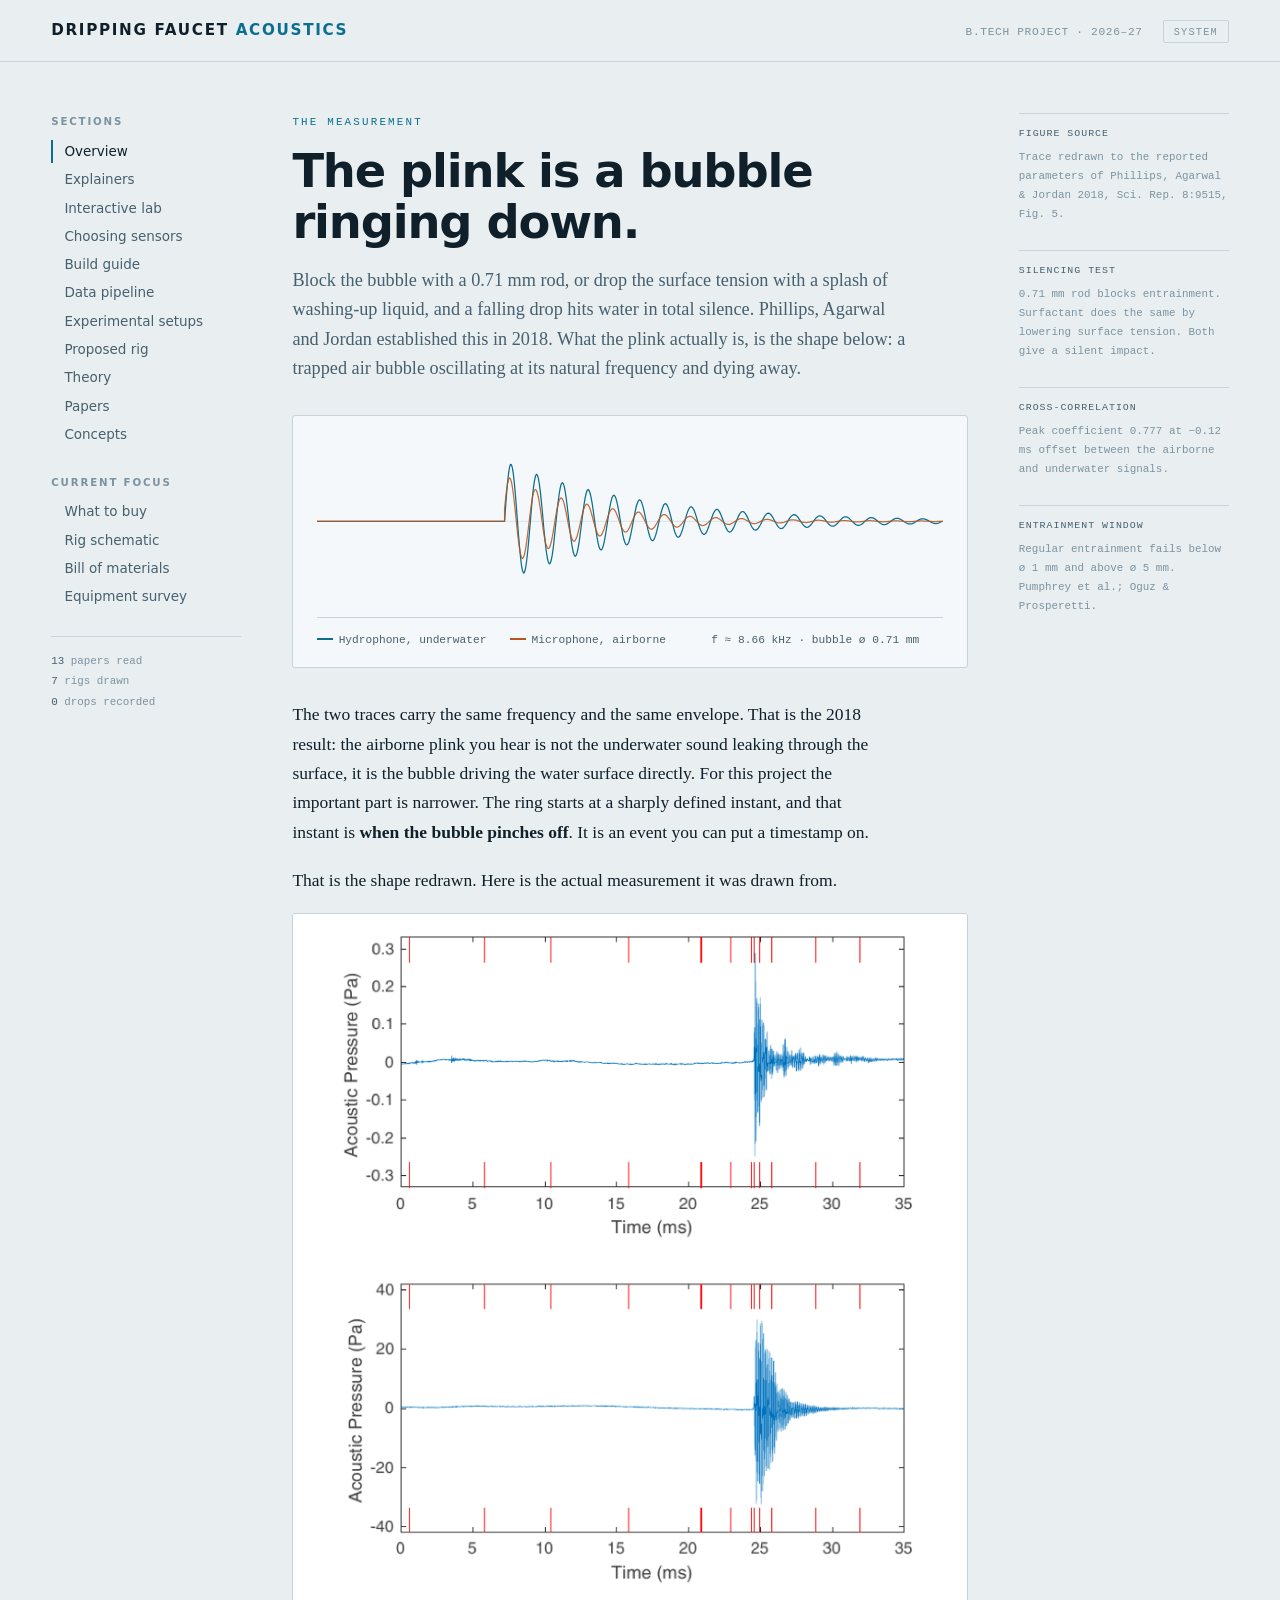
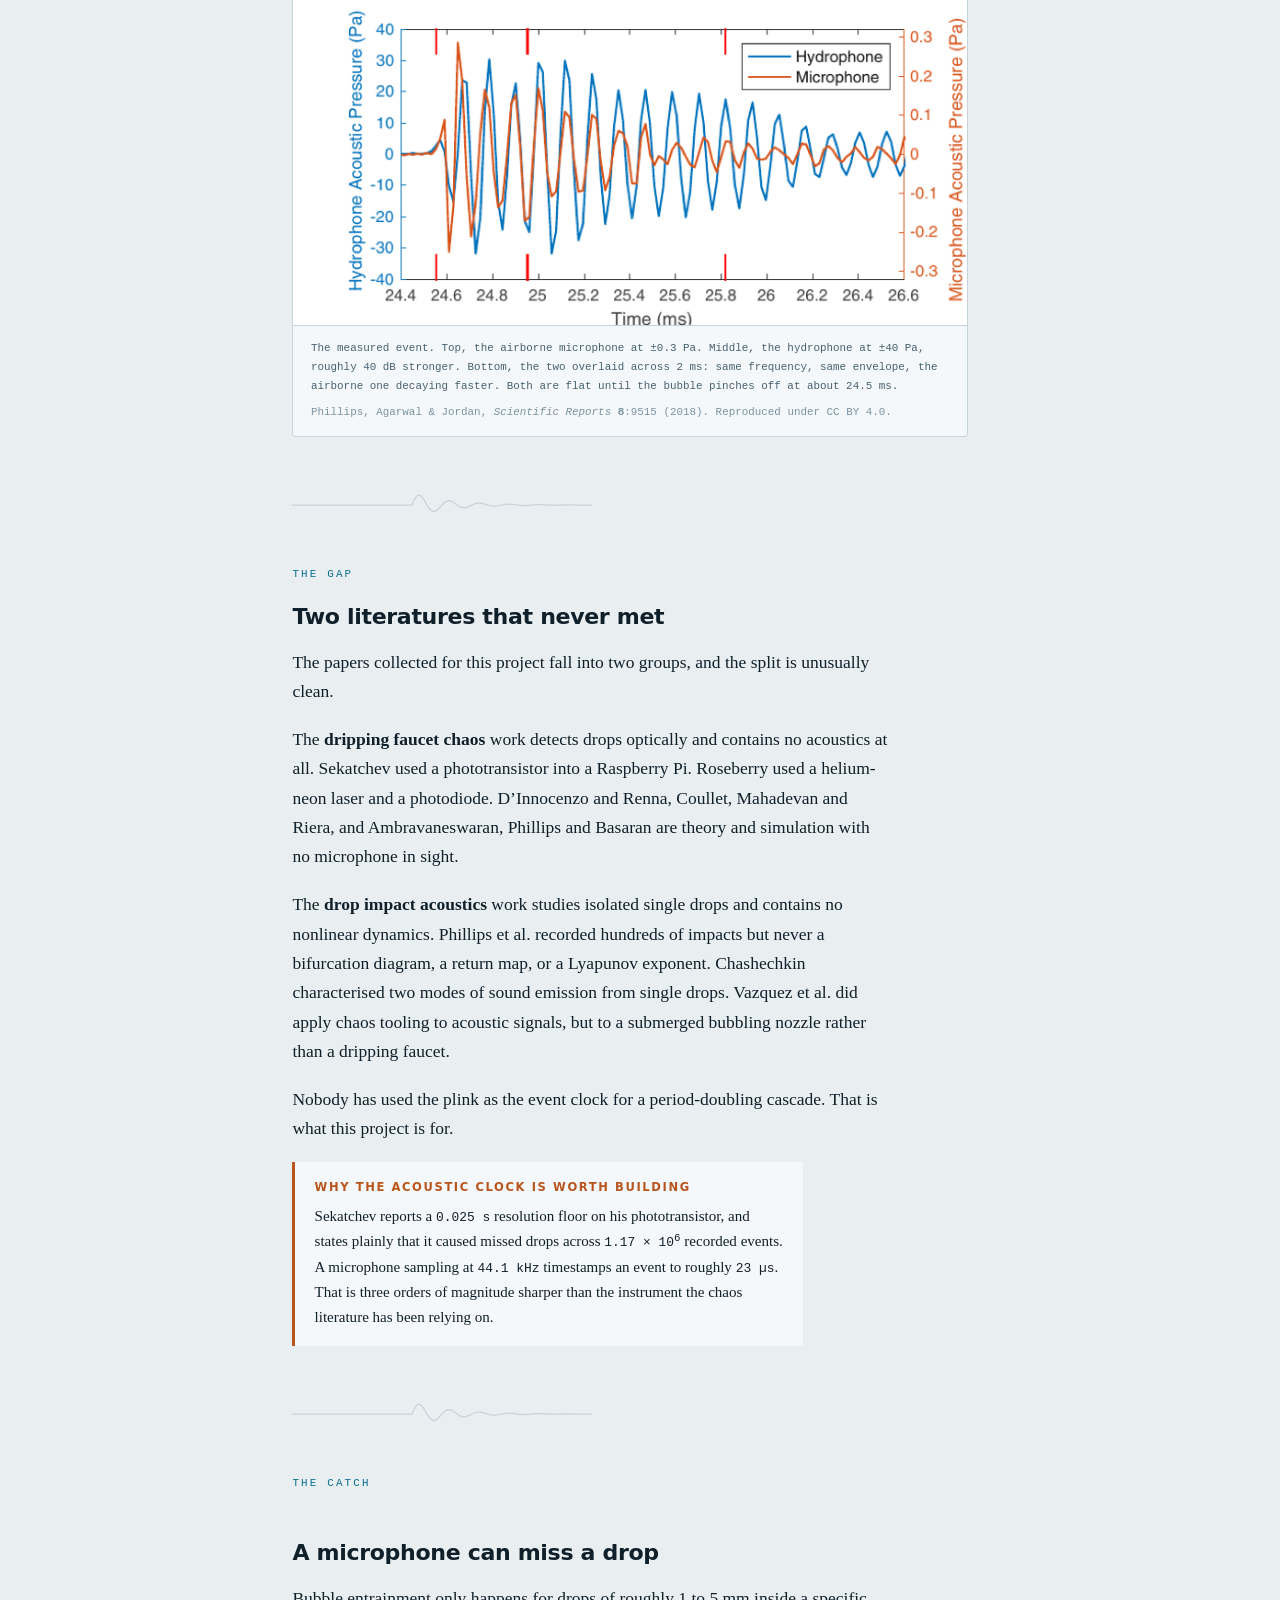
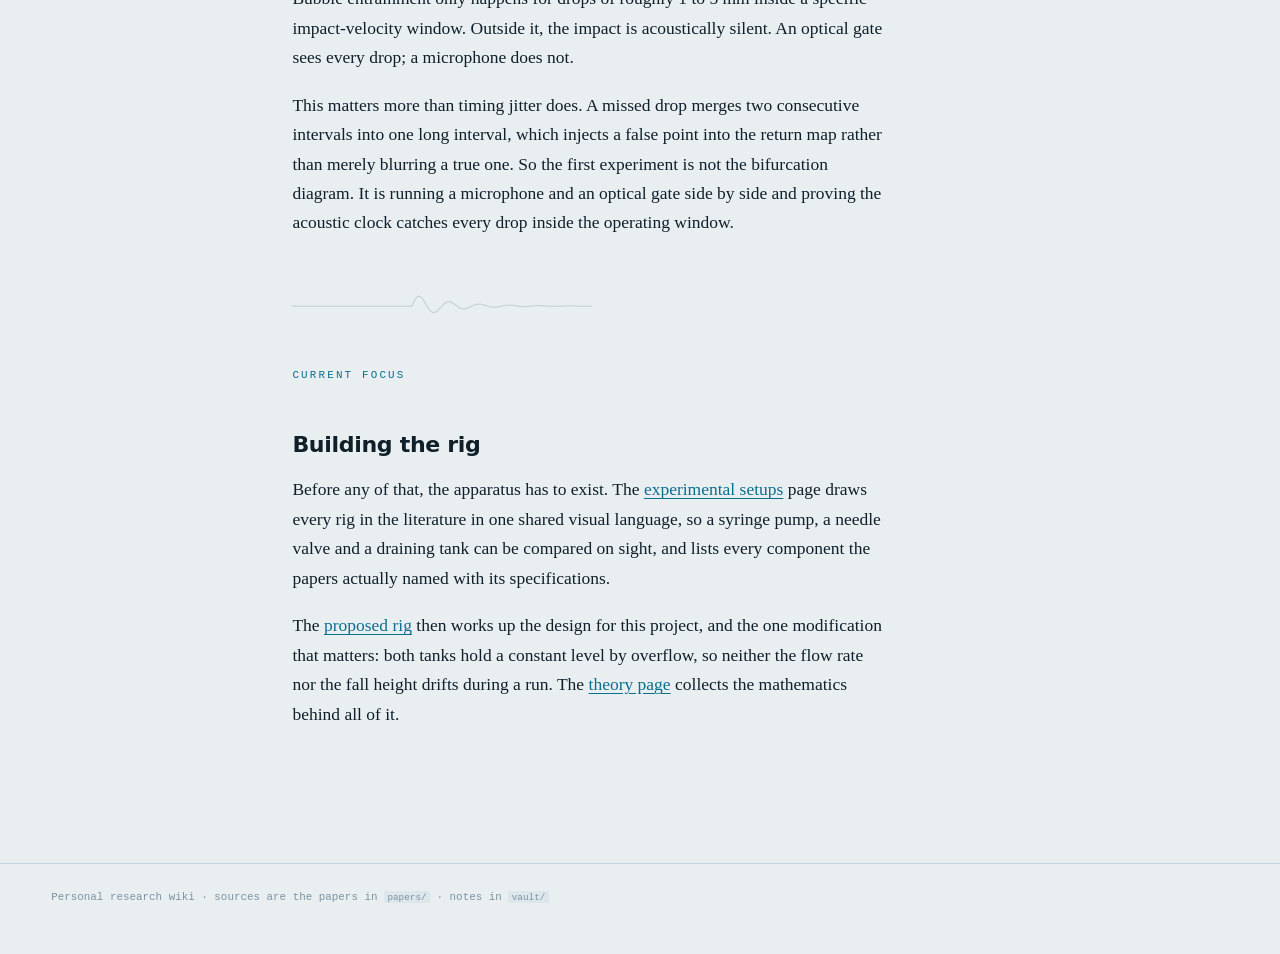
==== commit 6aadc976: "Five more papers, real hydrophone models, and a sensor-selection page Pumphrey & Walton 1988 turns o" ====
--- a/site/index.html
+++ b/site/index.html
@@ -27,6 +27,7 @@
       <li><a href="index.html" aria-current="page">Overview</a></li>
       <li><a href="explainers.html">Explainers</a></li>
       <li><a href="lab.html">Interactive lab</a></li>
+      <li><a href="sensors.html">Choosing sensors</a></li>
       <li><a href="build.html">Build guide</a></li>
       <li><a href="pipeline.html">Data pipeline</a></li>
       <li><a href="setups.html">Experimental setups</a></li>
@@ -37,12 +38,13 @@
     </ul>
     <h2>Current focus</h2>
     <ul>
+      <li><a href="sensors.html#buy">What to buy</a></li>
       <li><a href="rig.html#schematic">Rig schematic</a></li>
       <li><a href="rig.html#bom">Bill of materials</a></li>
       <li><a href="setups.html#equipment">Equipment survey</a></li>
     </ul>
     <div class="tally">
-      <b>8</b> papers read<br>
+      <b>13</b> papers read<br>
       <b>7</b> rigs drawn<br>
       <b>0</b> drops recorded
     </div>
@@ -172,7 +174,7 @@
 </div>
 
 <footer class="foot">
-  Personal research wiki &middot; sources are the eight papers in <code>papers/</code> &middot;
+  Personal research wiki &middot; sources are the papers in <code>papers/</code> &middot;
   notes in <code>vault/</code>
 </footer>
 
--- a/site/style.css
+++ b/site/style.css
@@ -774,3 +774,93 @@
   outline-offset: 3px;
   border-radius: 1px;
 }
+
+
+/* --- layered schematic ---------------------------------------------------
+   The rig carries four kinds of information at once: plumbing, sensors,
+   wiring and dimensions. Drawn together they compete; each is a layer the
+   reader turns on.
+   ------------------------------------------------------------------------ */
+
+.schem { display: block; width: 100%; height: auto; }
+
+.schem .L-water, .schem .L-sensors, .schem .L-signals,
+.schem .L-labels, .schem .L-dims { display: none; }
+
+.schem.on-water   .L-water   { display: inline; }
+.schem.on-sensors .L-sensors { display: inline; }
+.schem.on-signals .L-signals { display: inline; }
+.schem.on-labels  .L-labels  { display: inline; }
+.schem.on-dims    .L-dims    { display: inline; }
+
+.schem .drop, .schem .ripple, .schem .spill { opacity: 0; }
+
+@media (prefers-reduced-motion: no-preference) {
+  .schem.animate .flow {
+    stroke-dasharray: 5 7;
+    animation: schem-flow 1.1s linear infinite;
+  }
+  .schem.animate .drop {
+    animation: schem-drop 2.1s linear infinite;
+  }
+  .schem.animate .drop.d2 { animation-delay: 0.70s; }
+  .schem.animate .drop.d3 { animation-delay: 1.40s; }
+  .schem.animate .ripple  { animation: schem-ripple 2.1s linear infinite; }
+  .schem.animate .ripple.r2 { animation-delay: 0.70s; }
+  .schem.animate .spill   { animation: schem-spill 1.6s linear infinite; }
+  .schem.animate .impeller {
+    transform-box: view-box;
+    transform-origin: 530px 516px;
+    animation: schem-spin 1.7s linear infinite;
+  }
+}
+
+@keyframes schem-flow  { to { stroke-dashoffset: -12; } }
+@keyframes schem-spin  { to { transform: rotate(360deg); } }
+
+@keyframes schem-drop {
+  0%   { transform: translateY(0);      opacity: 0; }
+  8%   { transform: translateY(8px);    opacity: 1; }
+  82%  { transform: translateY(122px);  opacity: 1; }
+  88%  { transform: translateY(126px);  opacity: 0; }
+  100% { transform: translateY(126px);  opacity: 0; }
+}
+
+@keyframes schem-ripple {
+  0%, 82% { r: 1; opacity: 0; }
+  86%     { r: 3; opacity: 0.75; }
+  100%    { r: 30; opacity: 0; }
+}
+
+@keyframes schem-spill {
+  0%   { opacity: 0; transform: translateY(0); }
+  30%  { opacity: 0.9; }
+  100% { opacity: 0; transform: translateY(14px); }
+}
+
+.layerbar {
+  display: flex;
+  gap: 0.5rem;
+  flex-wrap: wrap;
+  align-items: center;
+  padding: 0.8rem 1.1rem;
+  border-top: 1px solid var(--rule);
+  background: var(--sunk);
+}
+
+.layerbar .lbl {
+  font-family: var(--mono);
+  font-size: 0.62rem;
+  letter-spacing: 0.14em;
+  text-transform: uppercase;
+  color: var(--ink-3);
+  margin-right: 0.2rem;
+}
+
+.layerbar button {
+  font-family: var(--mono);
+  font-size: 0.66rem;
+  letter-spacing: 0.04em;
+  padding: 0.3rem 0.62rem;
+  text-transform: none;
+}
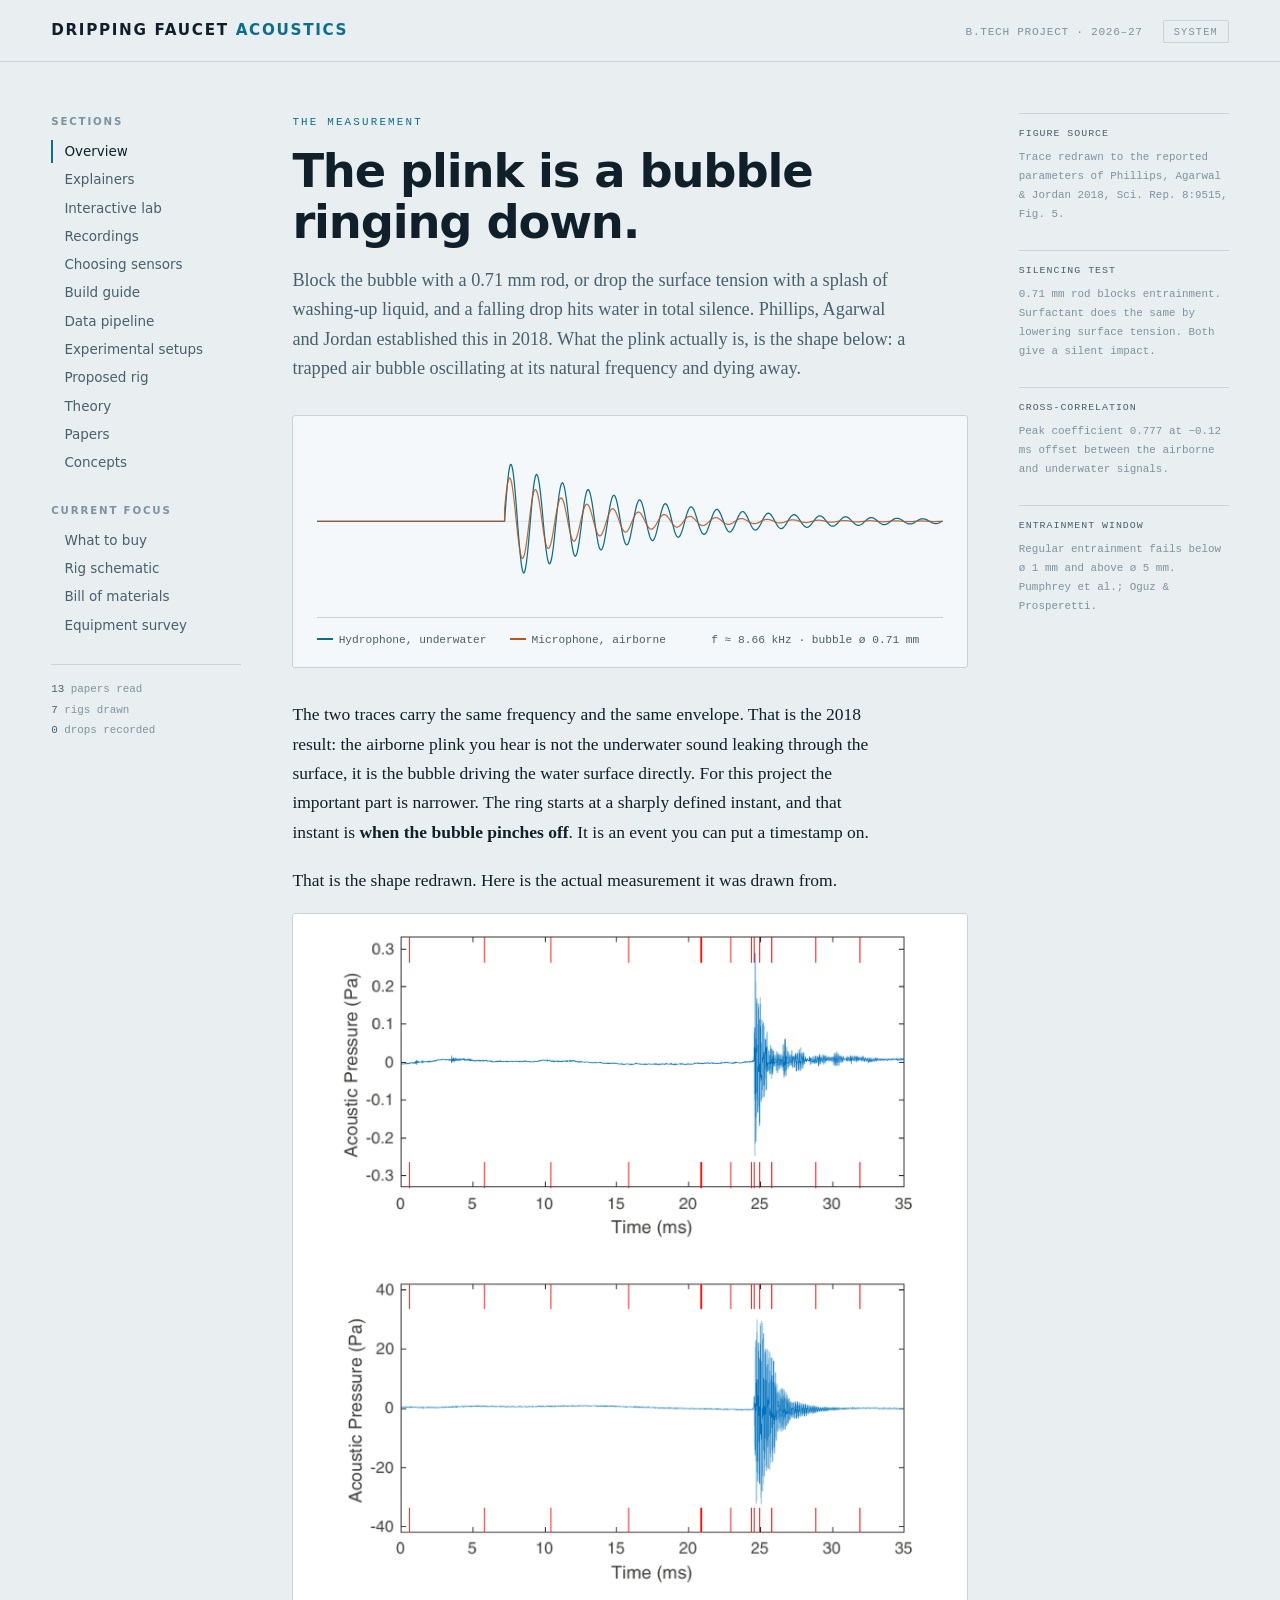
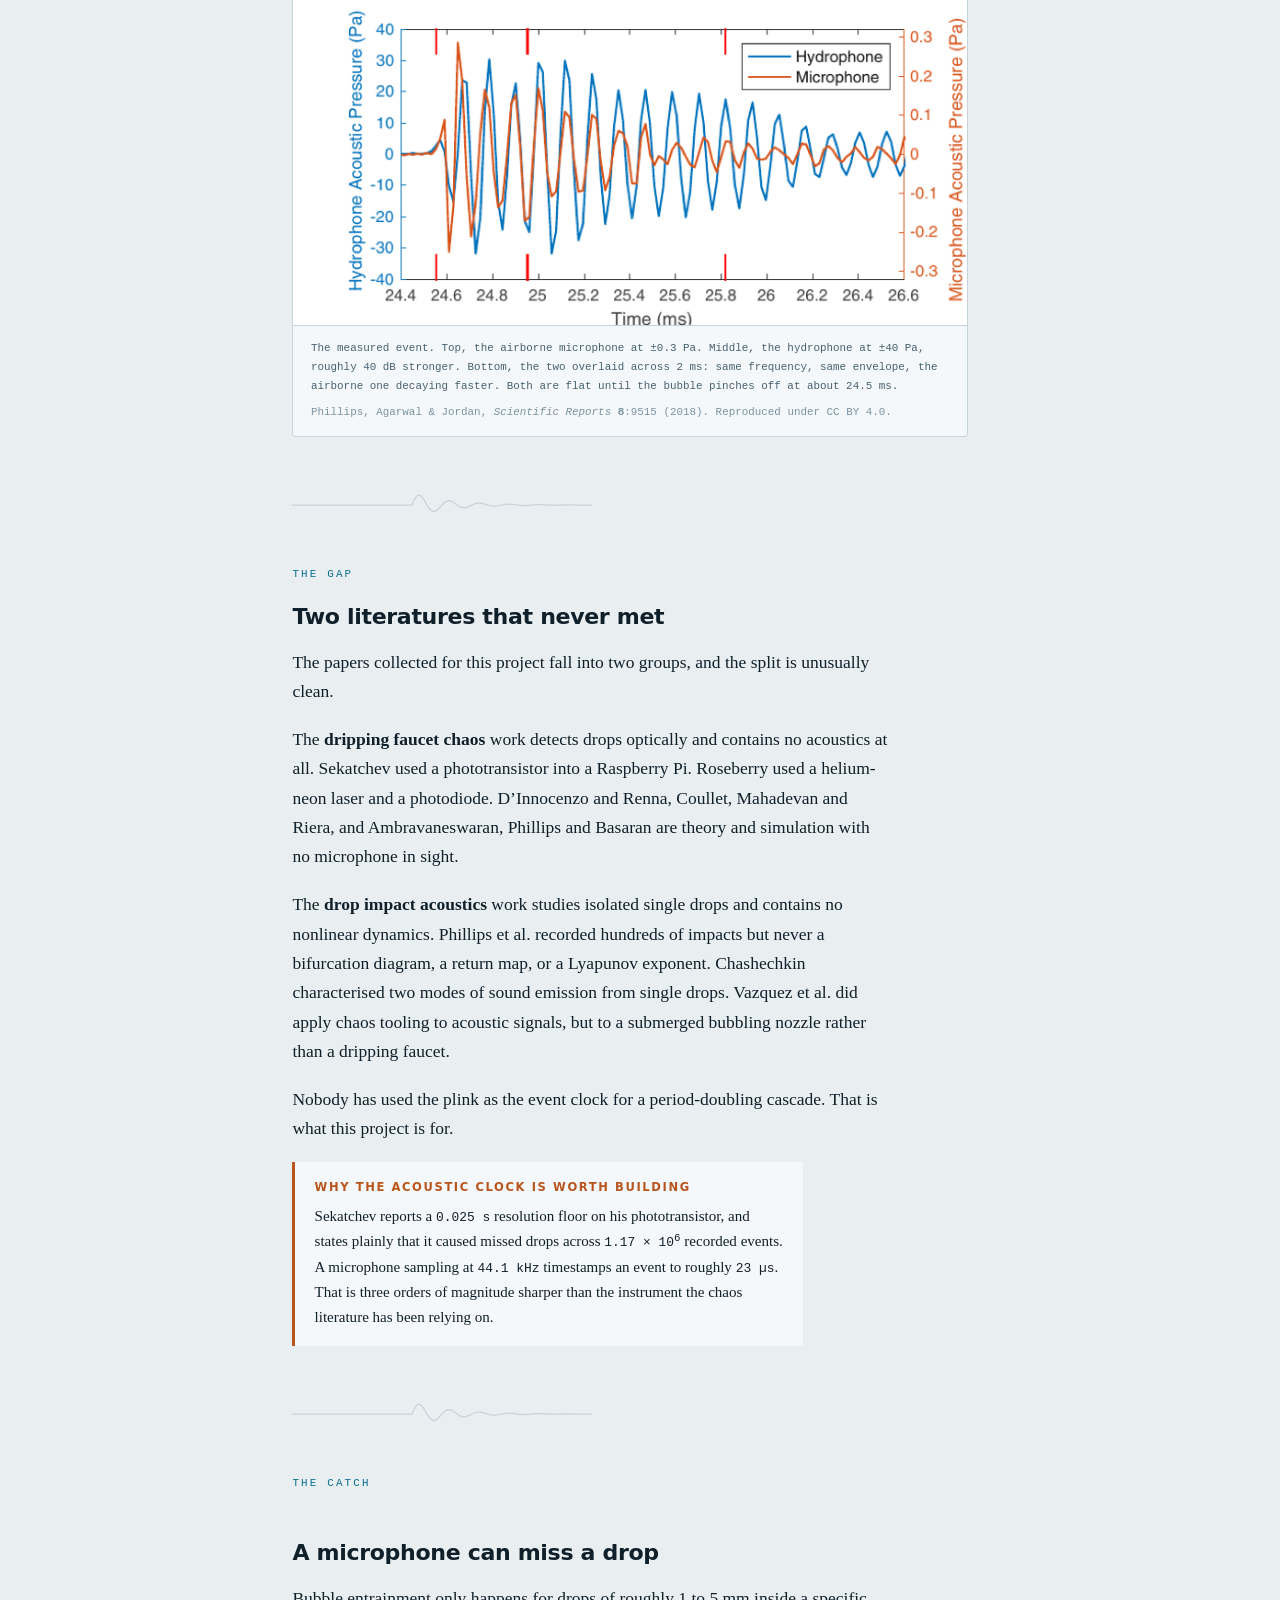
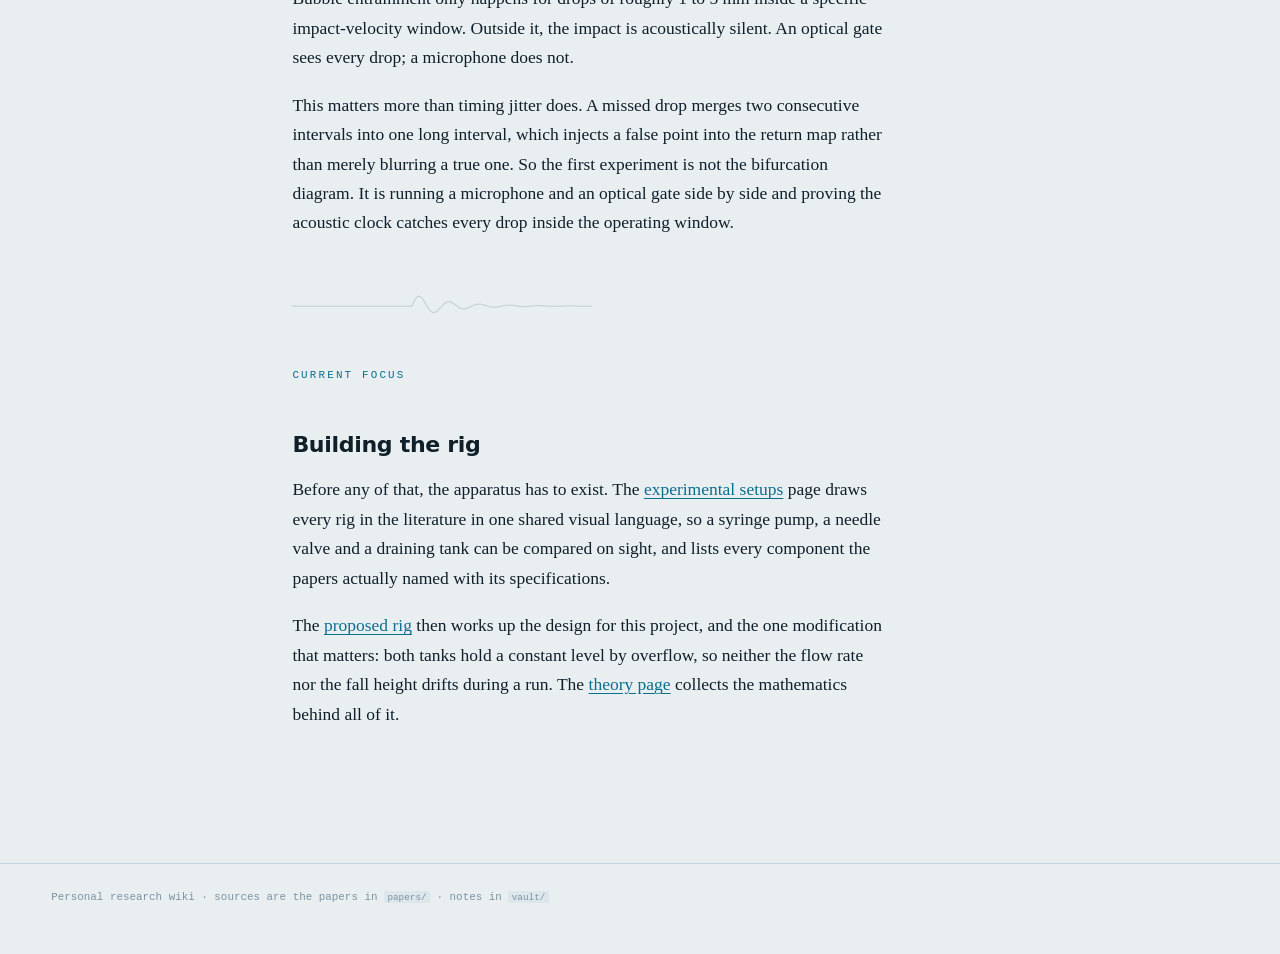
==== commit 547e5282: "Add a recordings page: video and audio on one clock site/recording.html plays a processed recording'" ====
--- a/site/index.html
+++ b/site/index.html
@@ -27,6 +27,7 @@
       <li><a href="index.html" aria-current="page">Overview</a></li>
       <li><a href="explainers.html">Explainers</a></li>
       <li><a href="lab.html">Interactive lab</a></li>
+      <li><a href="recording.html">Recordings</a></li>
       <li><a href="sensors.html">Choosing sensors</a></li>
       <li><a href="build.html">Build guide</a></li>
       <li><a href="pipeline.html">Data pipeline</a></li>
--- a/site/style.css
+++ b/site/style.css
@@ -864,3 +864,78 @@
   padding: 0.3rem 0.62rem;
   text-transform: none;
 }
+
+/* --- recording viewer ----------------------------------------------------
+   Full-width page: the video and the audio lanes share one clock, and the
+   lanes take their height from the video beside them.
+   ------------------------------------------------------------------------ */
+
+.viewer { max-width: 1680px; margin: 0 auto; padding: 1.4rem var(--gap) var(--gap); }
+.viewer > * { max-width: none; }   /* main caps children at reading width; this page is all figures */
+
+.vhead { display: flex; align-items: baseline; gap: 1rem; flex-wrap: wrap; margin-bottom: 1.1rem; }
+.vhead h1 { margin: 0; font-size: 1.6rem; }
+.vhead select {
+  font-family: var(--mono);
+  font-size: 0.8rem;
+  padding: 0.35rem 0.6rem;
+  color: var(--ink);
+  background: var(--surface);
+  border: 1px solid var(--rule);
+  border-radius: 2px;
+}
+.vmeta { font-family: var(--mono); font-size: 0.72rem; letter-spacing: 0.05em; color: var(--ink-3); }
+
+.vgrid { display: grid; grid-template-columns: minmax(0, 3fr) minmax(0, 2fr); gap: 0.9rem; }
+.vgrid video {
+  width: 100%;
+  aspect-ratio: 16 / 9;
+  display: block;
+  background: #000;
+  border: 1px solid var(--rule);
+  border-radius: 2px;
+}
+
+.lanes { display: grid; grid-template-rows: 1.7fr 1fr 1fr 0.62fr; gap: 0.6rem; position: relative; }
+.lane .cap { left: 54px; }
+.lane canvas, .chaos canvas { cursor: crosshair; }
+
+.tip {
+  position: absolute;
+  z-index: 2;
+  pointer-events: none;
+  padding: 0.4rem 0.6rem;
+  font-family: var(--mono);
+  font-size: 0.7rem;
+  line-height: 1.55;
+  white-space: nowrap;
+  color: var(--ink-3);
+  background: var(--surface);
+  border: 1px solid var(--rule);
+  border-radius: 3px;
+  box-shadow: 0 2px 10px rgba(0, 0, 0, 0.12);
+}
+.tip b { color: var(--ink); font-weight: 500; margin-right: 0.5em; font-variant-numeric: tabular-nums; }
+.lane { min-height: 0; }
+.lane canvas, .chaos canvas { position: absolute; inset: 0; }
+
+.scrub { width: 100%; accent-color: var(--hydro); margin: 1rem 0 0; }
+
+.seg { display: inline-flex; }
+.seg button { border-radius: 0; margin-left: -1px; }
+.seg button:first-child { border-radius: 2px 0 0 2px; margin-left: 0; }
+.seg button:last-child { border-radius: 0 2px 2px 0; }
+
+.clock { margin-left: auto; font-family: var(--mono); font-size: 0.8rem; color: var(--ink-2); font-variant-numeric: tabular-nums; }
+
+.chaos { display: grid; grid-template-columns: minmax(0, 1fr) minmax(0, 1.4fr); gap: 0.9rem; margin-top: 1.4rem; }
+.chaos .plot { height: 380px; }
+
+.empty { font-family: var(--mono); font-size: 0.85rem; color: var(--ink-2); }
+
+@media (max-width: 900px) {
+  .vgrid, .chaos { grid-template-columns: minmax(0, 1fr); }
+  .lanes { grid-template-rows: 170px 100px 110px 60px; }
+  .clock { margin-left: 0; width: 100%; }
+  .chaos .plot { height: 300px; }
+}
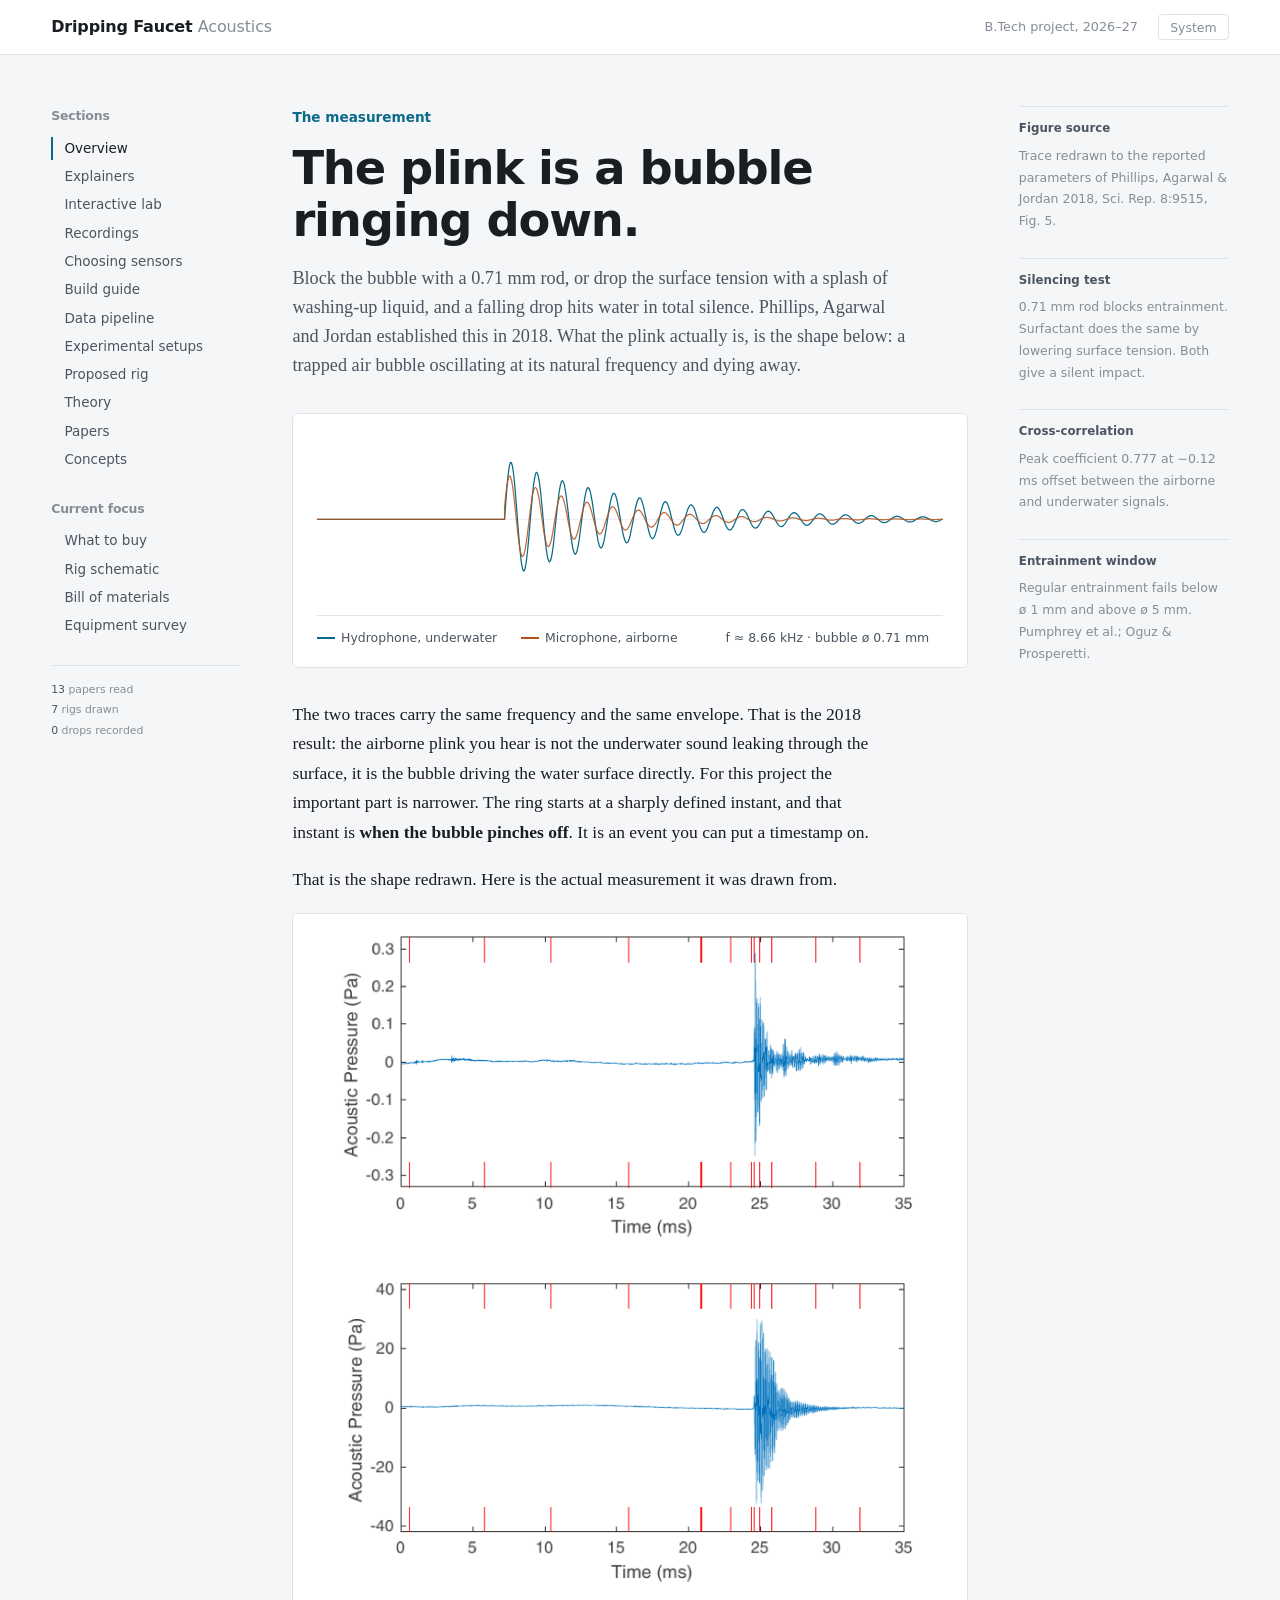
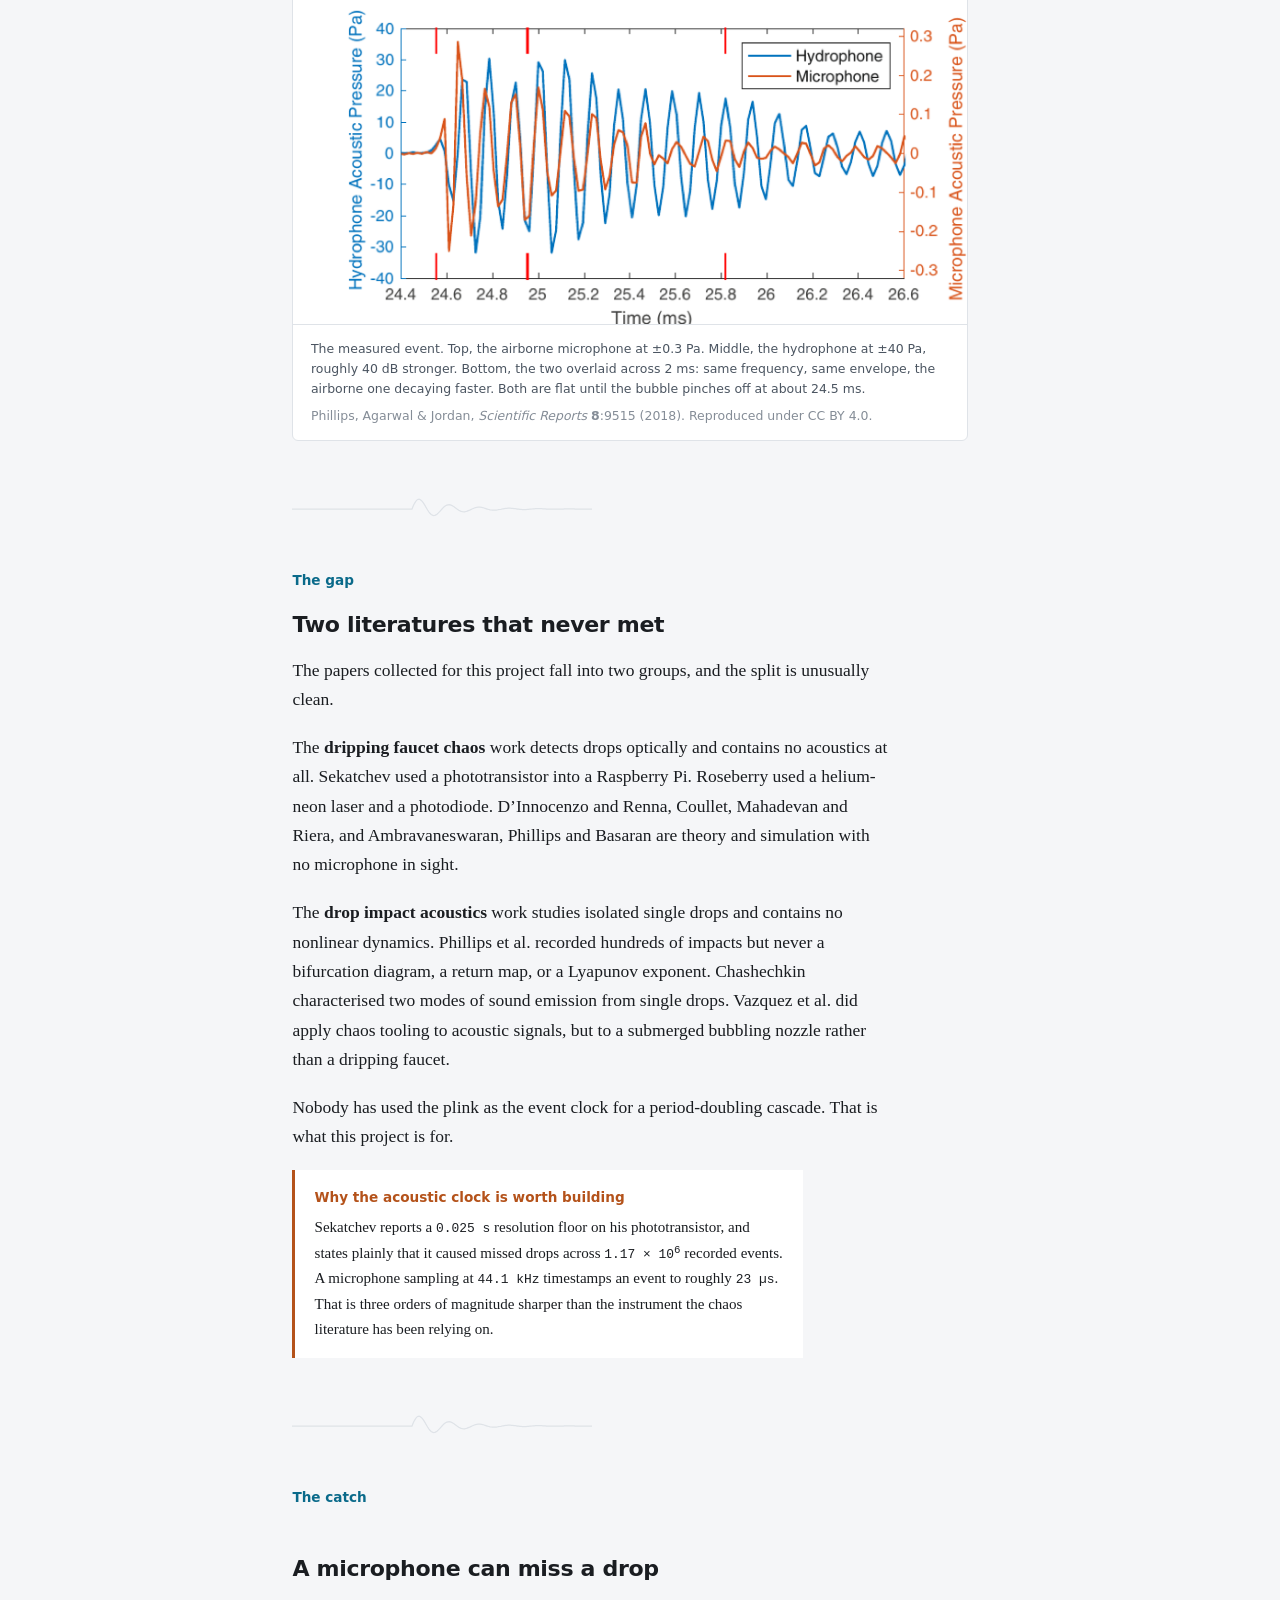
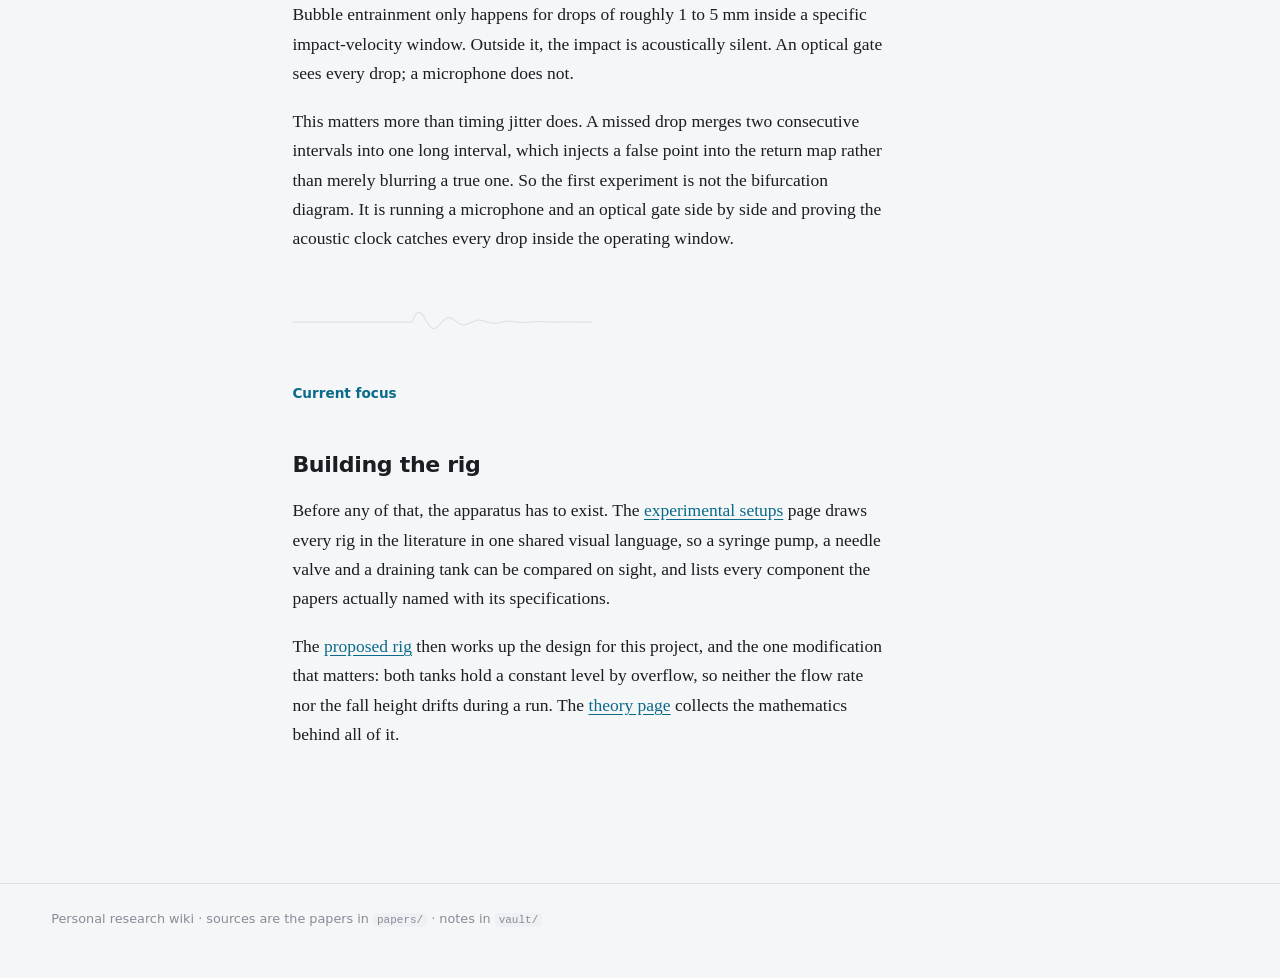
==== commit 5883b07d: "Give the site a plainer, more readable theme White panels on a cool grey page, one system sans for a" ====
--- a/site/index.html
+++ b/site/index.html
@@ -15,7 +15,7 @@
 
 <header class="masthead">
   <a class="wordmark" href="index.html">Dripping&nbsp;Faucet <span>Acoustics</span></a>
-  <span class="masthead-meta">B.TECH PROJECT &middot; 2026&ndash;27</span>
+  <span class="masthead-meta">B.Tech project, 2026&ndash;27</span>
   <button id="themeBtn" class="themetoggle" type="button">System</button>
 </header>
 
--- a/site/style.css
+++ b/site/style.css
@@ -6,54 +6,56 @@
    ========================================================================== */
 
 :root {
-  --ground:  #e9eef1;
-  --surface: #f5f8fa;
-  --sunk:    #dde6eb;
-  --ink:     #10202a;
-  --ink-2:   #46606e;
-  --ink-3:   #7b93a0;
-  --rule:    #c6d3da;
-  --hydro:   #0b6e8f;
-  --aero:    #b8551d;
-  --water:   rgba(11, 110, 143, 0.13);
-
-  --display: "Inter", "Helvetica Neue", "Segoe UI", system-ui, -apple-system, sans-serif;
+  --ground:  #f5f6f8;
+  --surface: #ffffff;
+  --sunk:    #eef0f3;
+  --ink:     #1a1d21;
+  --ink-2:   #4b5561;
+  --ink-3:   #858d97;
+  --rule:    #dfe3e8;
+  --hydro:   #0a6a8a;
+  --aero:    #b4521a;
+  --water:   rgba(10, 106, 138, 0.10);
+
+  --display: -apple-system, BlinkMacSystemFont, "Segoe UI", system-ui, Roboto, "Helvetica Neue", Arial, sans-serif;
   --body:    "Charter", "Bitstream Charter", "Iowan Old Style", "Source Serif Pro", "Palatino Linotype", Georgia, serif;
   --mono:    "JetBrains Mono", "SF Mono", "IBM Plex Mono", "Menlo", "Consolas", monospace;
 
   --gap: clamp(1.5rem, 4vw, 3.5rem);
   --measure: 68ch;
+  --radius: 6px;
 }
 
 @media (prefers-color-scheme: dark) {
   :root:not([data-theme="light"]) {
-    --ground:  #0b141a;
-    --surface: #101d25;
-    --sunk:    #16262f;
-    --ink:     #dce8ed;
-    --ink-2:   #94acb8;
-    --ink-3:   #637c88;
-    --rule:    #26404d;
-    --hydro:   #46b4d8;
-    --aero:    #e2935c;
-    --water:   rgba(70, 180, 216, 0.14);
+    --ground:  #0e1114;
+    --surface: #151a1f;
+    --sunk:    #1c2228;
+    --ink:     #e6e9ec;
+    --ink-2:   #a3acb6;
+    --ink-3:   #6e7883;
+    --rule:    #2a3139;
+    --hydro:   #4fb3d6;
+    --aero:    #e39058;
+    --water:   rgba(79, 179, 214, 0.14);
   }
 }
 
 :root[data-theme="dark"] {
-  --ground:  #0b141a;
-  --surface: #101d25;
-  --sunk:    #16262f;
-  --ink:     #dce8ed;
-  --ink-2:   #94acb8;
-  --ink-3:   #637c88;
-  --rule:    #26404d;
-  --hydro:   #46b4d8;
-  --aero:    #e2935c;
-  --water:   rgba(70, 180, 216, 0.14);
+  --ground:  #0e1114;
+  --surface: #151a1f;
+  --sunk:    #1c2228;
+  --ink:     #e6e9ec;
+  --ink-2:   #a3acb6;
+  --ink-3:   #6e7883;
+  --rule:    #2a3139;
+  --hydro:   #4fb3d6;
+  --aero:    #e39058;
+  --water:   rgba(79, 179, 214, 0.14);
 }
 
 *, *::before, *::after { box-sizing: border-box; }
+[hidden] { display: none !important; }   /* components that set display must still honour the attribute */
 
 body {
   margin: 0;
@@ -70,43 +72,40 @@
 
 .masthead {
   border-bottom: 1px solid var(--rule);
-  padding: 1.1rem var(--gap);
+  background: var(--surface);
+  padding: 0.85rem var(--gap);
   display: flex;
-  align-items: baseline;
+  align-items: center;
   gap: 1.25rem;
   flex-wrap: wrap;
 }
 
 .wordmark {
   font-family: var(--display);
-  font-weight: 620;
-  font-size: 0.95rem;
-  letter-spacing: 0.11em;
-  text-transform: uppercase;
+  font-weight: 650;
+  font-size: 1rem;
+  letter-spacing: -0.01em;
   color: var(--ink);
   text-decoration: none;
 }
 
-.wordmark span { color: var(--hydro); }
+.wordmark span { color: var(--ink-3); font-weight: 500; }
 
 .masthead-meta {
-  font-family: var(--mono);
-  font-size: 0.7rem;
-  letter-spacing: 0.06em;
+  font-family: var(--display);
+  font-size: 0.8rem;
   color: var(--ink-3);
   margin-left: auto;
 }
 
 .themetoggle {
-  font-family: var(--mono);
-  font-size: 0.64rem;
-  letter-spacing: 0.12em;
-  text-transform: uppercase;
-  padding: 0.3rem 0.62rem;
+  font-family: var(--display);
+  font-size: 0.78rem;
+  padding: 0.3rem 0.7rem;
   color: var(--ink-3);
   background: transparent;
   border: 1px solid var(--rule);
-  border-radius: 2px;
+  border-radius: 4px;
   cursor: pointer;
   transition: color 0.14s, border-color 0.14s;
 }
@@ -121,7 +120,7 @@
 
 .paperfig {
   border: 1px solid var(--rule);
-  border-radius: 3px;
+  border-radius: var(--radius);
   background: var(--surface);
   margin: 0 0 1.9rem;
   overflow: hidden;
@@ -137,9 +136,9 @@
 .paperfig.narrow img { max-width: 620px; margin: 0 auto; }
 
 .paperfig figcaption {
-  font-family: var(--mono);
-  font-size: 0.68rem;
-  line-height: 1.75;
+  font-family: var(--display);
+  font-size: 0.78rem;
+  line-height: 1.6;
   color: var(--ink-2);
   padding: 0.85rem 1.1rem;
   border-top: 1px solid var(--rule);
@@ -188,9 +187,7 @@
 }
 
 .sidenav h2 {
-  font-size: 0.64rem;
-  letter-spacing: 0.18em;
-  text-transform: uppercase;
+  font-size: 0.78rem;
   color: var(--ink-3);
   font-weight: 600;
   margin: 0 0 0.6rem;
@@ -212,7 +209,7 @@
 .sidenav a[aria-current="page"] { color: var(--ink); border-left-color: var(--hydro); }
 
 .tally {
-  font-family: var(--mono);
+  font-family: var(--display);
   font-size: 0.68rem;
   color: var(--ink-3);
   line-height: 1.9;
@@ -229,10 +226,9 @@
 main > .bleed { max-width: none; }
 
 .eyebrow {
-  font-family: var(--mono);
-  font-size: 0.68rem;
-  letter-spacing: 0.2em;
-  text-transform: uppercase;
+  font-family: var(--display);
+  font-size: 0.85rem;
+  font-weight: 600;
   color: var(--hydro);
   margin: 0 0 0.9rem;
 }
@@ -282,7 +278,7 @@
 code {
   background: var(--sunk);
   padding: 0.1em 0.36em;
-  border-radius: 2px;
+  border-radius: 4px;
 }
 
 .hydro-t { color: var(--hydro); }
@@ -310,7 +306,7 @@
 .trace-card {
   background: var(--surface);
   border: 1px solid var(--rule);
-  border-radius: 3px;
+  border-radius: var(--radius);
   padding: 1.5rem 1.5rem 1.1rem;
   margin: 2rem 0;
 }
@@ -333,8 +329,8 @@
   display: flex;
   gap: 1.5rem;
   flex-wrap: wrap;
-  font-family: var(--mono);
-  font-size: 0.7rem;
+  font-family: var(--display);
+  font-size: 0.78rem;
   color: var(--ink-2);
   margin-top: 0.9rem;
   padding-top: 0.8rem;
@@ -358,8 +354,8 @@
 .rail {
   position: sticky;
   top: var(--gap);
-  font-family: var(--mono);
-  font-size: 0.68rem;
+  font-family: var(--display);
+  font-size: 0.78rem;
   line-height: 1.75;
   color: var(--ink-3);
 }
@@ -373,10 +369,9 @@
 .rail b {
   display: block;
   color: var(--ink-2);
-  font-weight: 400;
-  letter-spacing: 0.1em;
-  text-transform: uppercase;
-  font-size: 0.62rem;
+  font-family: var(--display);
+  font-weight: 600;
+  font-size: 0.74rem;
   margin-bottom: 0.35rem;
 }
 
@@ -394,7 +389,7 @@
 
 .rig {
   border: 1px solid var(--rule);
-  border-radius: 3px;
+  border-radius: var(--radius);
   background: var(--surface);
   margin: 0 0 1.75rem;
   overflow: hidden;
@@ -461,7 +456,7 @@
 
 /* --- spec table --------------------------------------------------------- */
 
-.tablewrap { overflow-x: auto; margin: 0 0 1.75rem; border: 1px solid var(--rule); border-radius: 3px; }
+.tablewrap { overflow-x: auto; margin: 0 0 1.75rem; border: 1px solid var(--rule); border-radius: var(--radius); }
 
 table { border-collapse: collapse; width: 100%; font-size: 0.8rem; background: var(--surface); }
 
@@ -475,9 +470,7 @@
 th {
   font-family: var(--display);
   font-weight: 600;
-  font-size: 0.7rem;
-  letter-spacing: 0.1em;
-  text-transform: uppercase;
+  font-size: 0.78rem;
   color: var(--ink-2);
   background: var(--sunk);
   white-space: nowrap;
@@ -501,7 +494,7 @@
   background: var(--surface);
   border: 1px solid var(--rule);
   border-left: 3px solid var(--hydro);
-  border-radius: 0 3px 3px 0;
+  border-radius: 0 var(--radius) var(--radius) 0;
   padding: 0.9rem 1.15rem;
   margin: 0 0 1.3rem;
   overflow-x: auto;
@@ -511,9 +504,9 @@
 
 .eq .tag {
   display: block;
-  font-size: 0.66rem;
-  letter-spacing: 0.14em;
-  text-transform: uppercase;
+  font-family: var(--display);
+  font-size: 0.78rem;
+  font-weight: 600;
   color: var(--ink-3);
   margin-bottom: 0.45rem;
 }
@@ -544,7 +537,7 @@
 }
 
 .callout p:last-child { margin-bottom: 0; }
-.callout b { font-family: var(--display); font-size: 0.72rem; letter-spacing: 0.14em; text-transform: uppercase; color: var(--aero); display: block; margin-bottom: 0.4rem; }
+.callout b { font-family: var(--display); font-size: 0.85rem; font-weight: 600; color: var(--aero); display: block; margin-bottom: 0.4rem; }
 
 /* --- interactive lab ----------------------------------------------------
    Controls borrow the schematic vocabulary: mono labels, hairline rules,
@@ -553,7 +546,7 @@
 
 .panel {
   border: 1px solid var(--rule);
-  border-radius: 3px;
+  border-radius: var(--radius);
   background: var(--surface);
   margin: 0 0 2rem;
   overflow: hidden;
@@ -600,25 +593,26 @@
 
 .plot {
   border: 1px solid var(--rule);
-  border-radius: 2px;
+  border-radius: 4px;
   background: var(--ground);
   position: relative;
   min-height: 200px;
 }
 
-.plot canvas { display: block; width: 100%; height: 100%; border-radius: 2px; }
+.plot canvas { display: block; width: 100%; height: 100%; border-radius: 4px; }
 
 .plot .cap {
   position: absolute;
   top: 6px;
   left: 8px;
-  font-family: var(--mono);
-  font-size: 0.62rem;
-  letter-spacing: 0.1em;
-  text-transform: uppercase;
-  color: var(--ink-3);
+  font-family: var(--display);
+  font-size: 0.72rem;
+  font-weight: 500;
+  color: var(--ink-2);
   pointer-events: none;
 }
+
+.plot .cap::first-letter { text-transform: uppercase; }
 
 .controls {
   display: grid;
@@ -655,26 +649,25 @@
   color: var(--ink);
   background: var(--ground);
   border: 1px solid var(--rule);
-  border-radius: 2px;
+  border-radius: 4px;
 }
 
 .btnrow { display: flex; gap: 0.6rem; flex-wrap: wrap; align-items: center; margin-top: 1rem; }
 
 button {
   font-family: var(--display);
-  font-size: 0.78rem;
-  letter-spacing: 0.06em;
-  padding: 0.48rem 0.95rem;
+  font-size: 0.8rem;
+  padding: 0.45rem 0.85rem;
   color: var(--ink);
-  background: var(--ground);
-  border: 1px solid var(--rule);
-  border-radius: 2px;
+  background: var(--surface);
+  border: 1px solid var(--rule);
+  border-radius: 4px;
   cursor: pointer;
   transition: border-color 0.14s, color 0.14s;
 }
 
 button:hover { border-color: var(--hydro); color: var(--hydro); }
-button[aria-pressed="true"] { border-color: var(--hydro); color: var(--hydro); background: var(--sunk); }
+button[aria-pressed="true"] { border-color: var(--hydro); color: var(--hydro); background: var(--water); }
 button:focus-visible { outline: 2px solid var(--hydro); outline-offset: 2px; }
 
 .readout {
@@ -689,9 +682,8 @@
 
 .readout div span {
   display: block;
-  font-size: 0.62rem;
-  letter-spacing: 0.12em;
-  text-transform: uppercase;
+  font-family: var(--display);
+  font-size: 0.78rem;
   color: var(--ink-3);
   margin-bottom: 0.2rem;
 }
@@ -714,7 +706,7 @@
   padding: 0.8rem 1rem;
   border-left: 3px solid var(--hydro);
   background: var(--sunk);
-  border-radius: 0 2px 2px 0;
+  border-radius: 0 4px 4px 0;
 }
 
 .verdict.warn { border-left-color: var(--aero); }
@@ -722,7 +714,7 @@
 .progress {
   height: 3px;
   background: var(--sunk);
-  border-radius: 2px;
+  border-radius: 4px;
   overflow: hidden;
   margin-top: 0.9rem;
 }
@@ -746,7 +738,7 @@
 .doc pre {
   background: var(--sunk);
   border: 1px solid var(--rule);
-  border-radius: 3px;
+  border-radius: var(--radius);
   padding: 1rem 1.1rem;
   overflow-x: auto;
   font-family: var(--mono);
@@ -761,8 +753,8 @@
   border-top: 1px solid var(--rule);
   margin-top: 4rem;
   padding: 1.5rem var(--gap) 3rem;
-  font-family: var(--mono);
-  font-size: 0.68rem;
+  font-family: var(--display);
+  font-size: 0.8rem;
   color: var(--ink-3);
   max-width: none;
 }
@@ -849,10 +841,8 @@
 }
 
 .layerbar .lbl {
-  font-family: var(--mono);
-  font-size: 0.62rem;
-  letter-spacing: 0.14em;
-  text-transform: uppercase;
+  font-family: var(--display);
+  font-size: 0.78rem;
   color: var(--ink-3);
   margin-right: 0.2rem;
 }
@@ -882,22 +872,23 @@
   color: var(--ink);
   background: var(--surface);
   border: 1px solid var(--rule);
-  border-radius: 2px;
+  border-radius: 4px;
 }
 .vmeta { font-family: var(--mono); font-size: 0.72rem; letter-spacing: 0.05em; color: var(--ink-3); }
 
-.vgrid { display: grid; grid-template-columns: minmax(0, 3fr) minmax(0, 2fr); gap: 0.9rem; }
+.vgrid { display: grid; grid-template-columns: minmax(0, 1fr) minmax(0, 1fr); gap: 0.9rem; }
 .vgrid video {
   width: 100%;
   aspect-ratio: 16 / 9;
   display: block;
+  align-self: center;
   background: #000;
   border: 1px solid var(--rule);
-  border-radius: 2px;
-}
-
-.lanes { display: grid; grid-template-rows: 1.7fr 1fr 1fr 0.62fr; gap: 0.6rem; position: relative; }
-.lane .cap { left: 54px; }
+  border-radius: 4px;
+}
+
+.lanes { display: grid; grid-template-rows: minmax(150px, 1.6fr) minmax(100px, 1fr) minmax(100px, 1fr) minmax(64px, 0.7fr); gap: 0.5rem; position: relative; }
+.lane .cap { left: 54px; top: 4px; }
 .lane canvas, .chaos canvas { cursor: crosshair; }
 
 .tip {
@@ -912,7 +903,7 @@
   color: var(--ink-3);
   background: var(--surface);
   border: 1px solid var(--rule);
-  border-radius: 3px;
+  border-radius: var(--radius);
   box-shadow: 0 2px 10px rgba(0, 0, 0, 0.12);
 }
 .tip b { color: var(--ink); font-weight: 500; margin-right: 0.5em; font-variant-numeric: tabular-nums; }
@@ -924,7 +915,7 @@
 .seg { display: inline-flex; }
 .seg button { border-radius: 0; margin-left: -1px; }
 .seg button:first-child { border-radius: 2px 0 0 2px; margin-left: 0; }
-.seg button:last-child { border-radius: 0 2px 2px 0; }
+.seg button:last-child { border-radius: 0 4px 4px 0; }
 
 .clock { margin-left: auto; font-family: var(--mono); font-size: 0.8rem; color: var(--ink-2); font-variant-numeric: tabular-nums; }
 
@@ -935,7 +926,7 @@
 
 @media (max-width: 900px) {
   .vgrid, .chaos { grid-template-columns: minmax(0, 1fr); }
-  .lanes { grid-template-rows: 170px 100px 110px 60px; }
+  .lanes { grid-template-rows: 180px 120px 120px 70px; }
   .clock { margin-left: 0; width: 100%; }
   .chaos .plot { height: 300px; }
 }
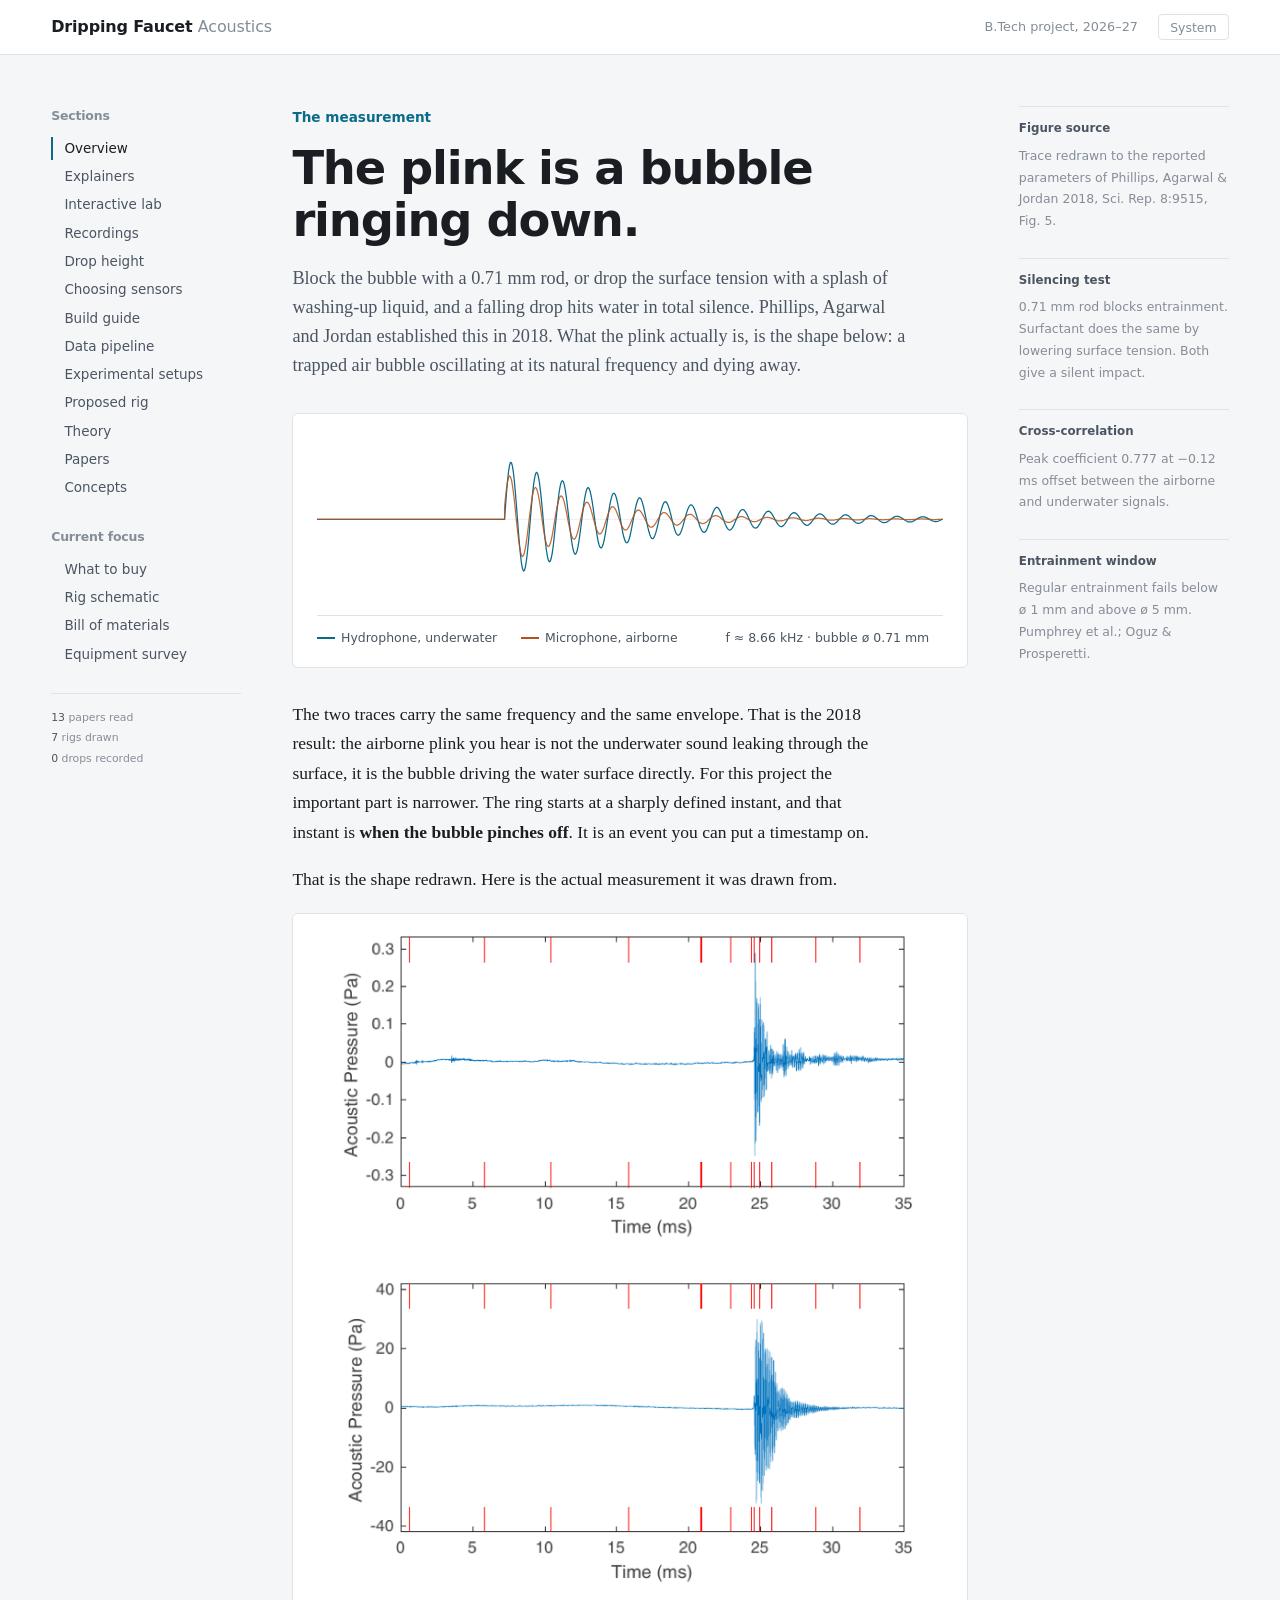
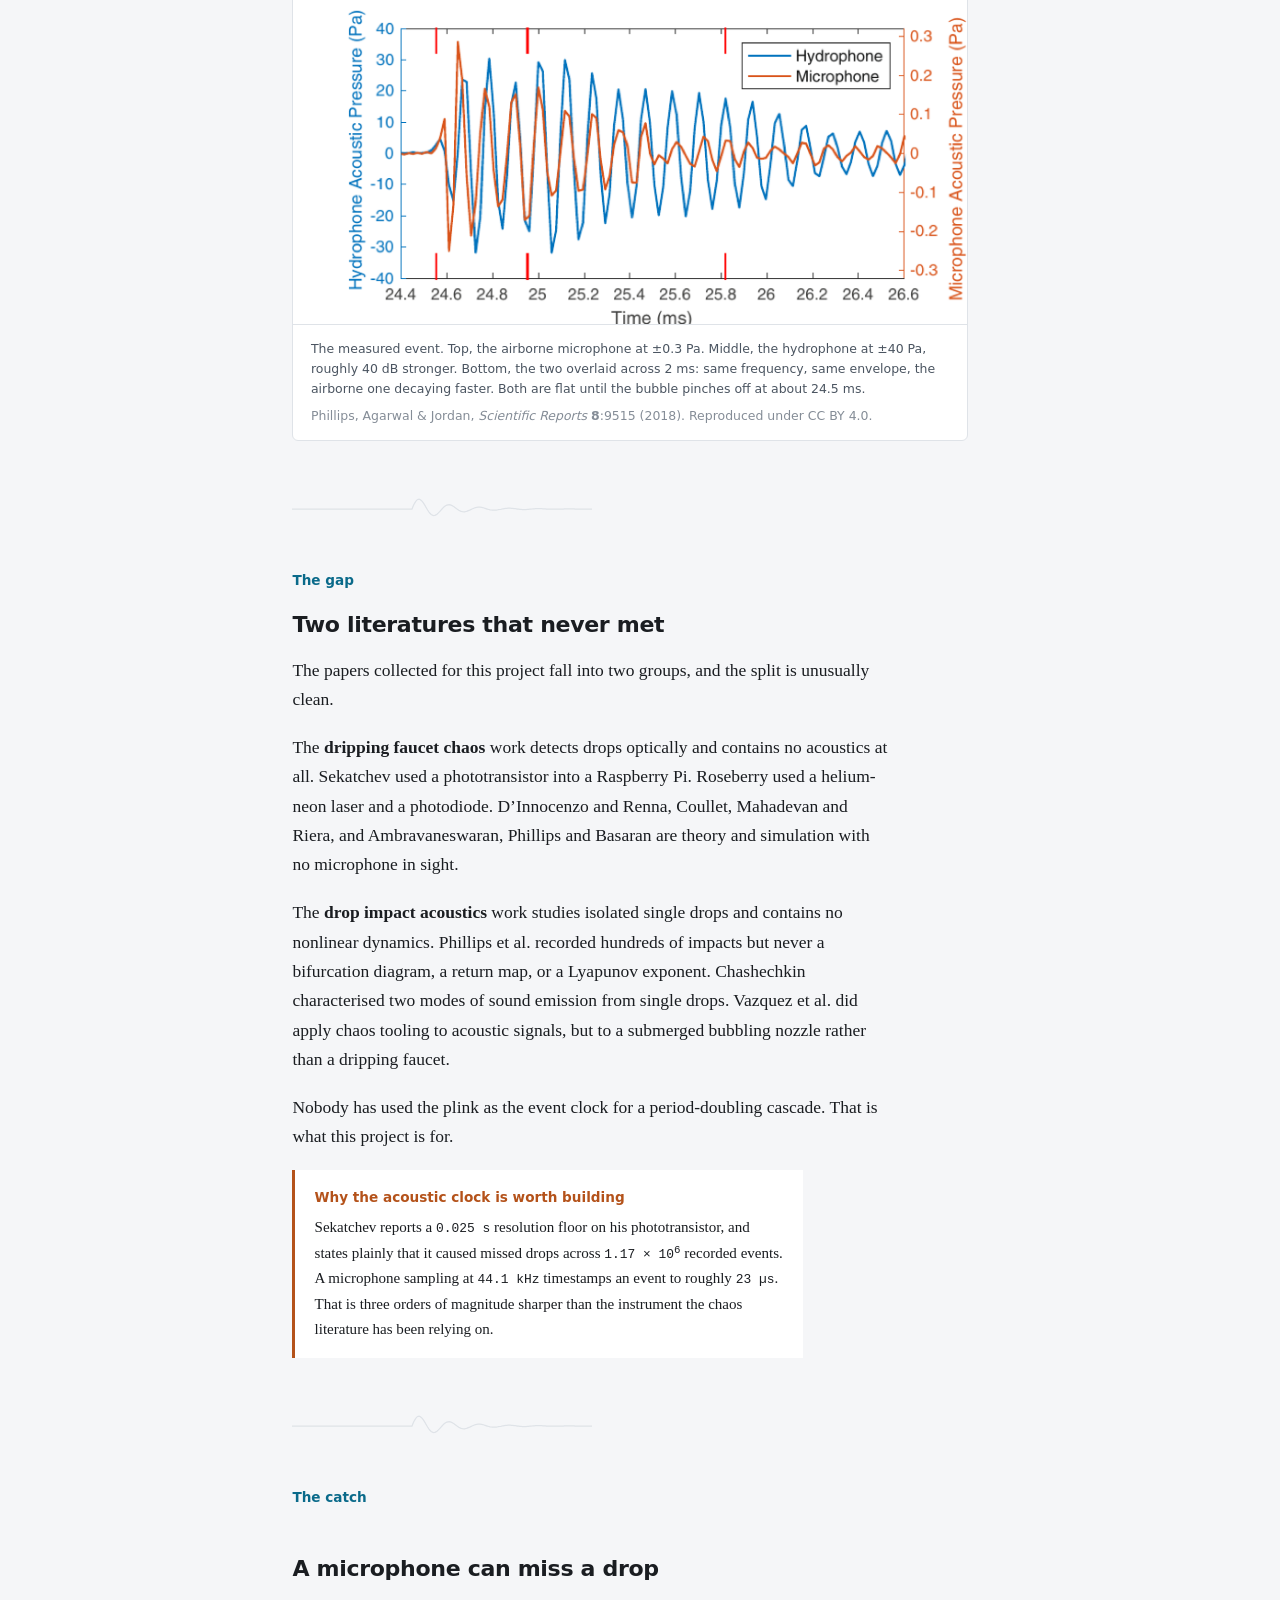
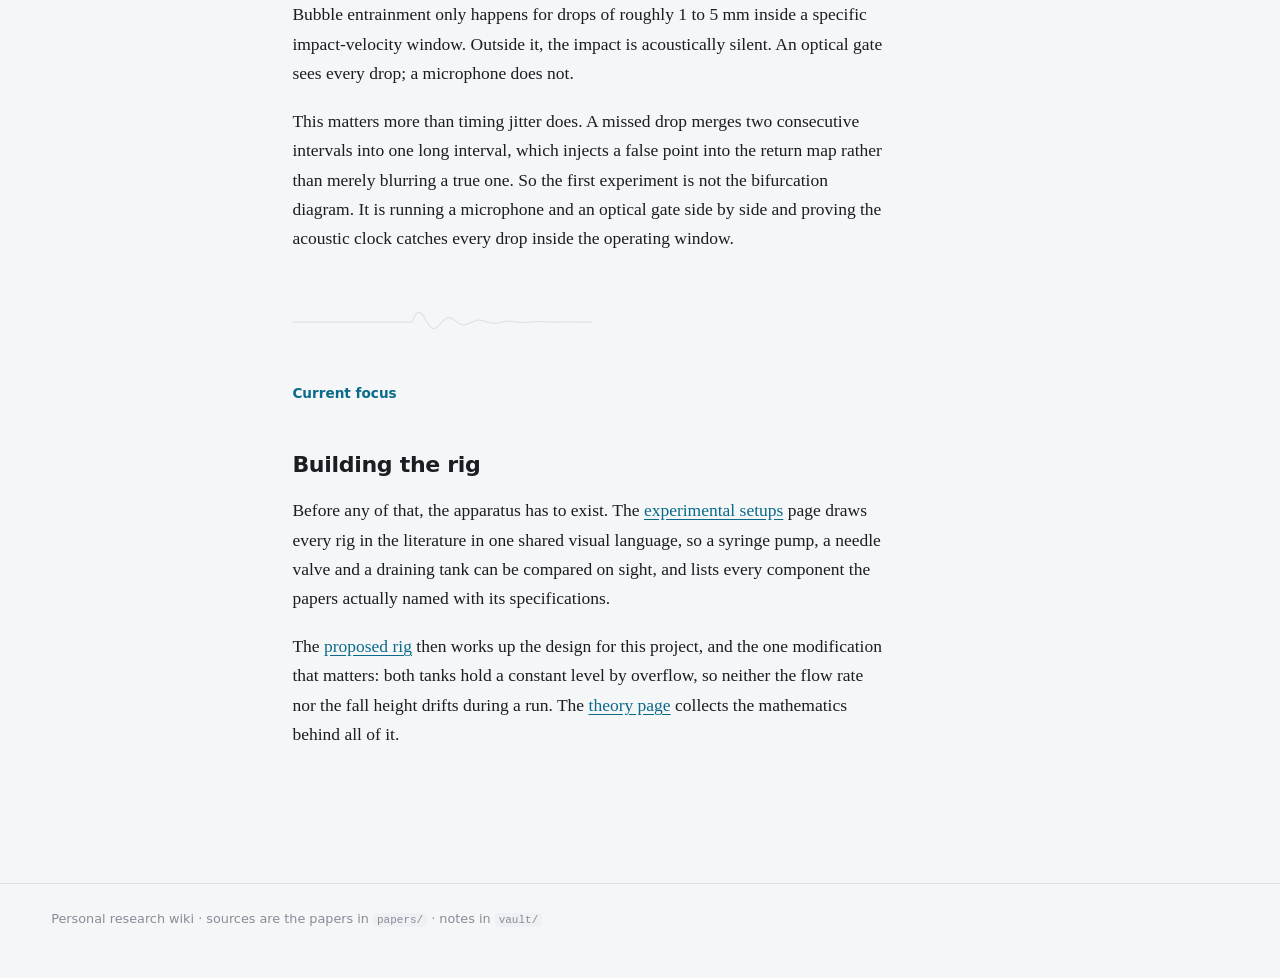
==== commit 074c5099: "Add a drop-height page comparing one drop's sound across fall heights Cleans background music from e" ====
--- a/site/index.html
+++ b/site/index.html
@@ -28,6 +28,7 @@
       <li><a href="explainers.html">Explainers</a></li>
       <li><a href="lab.html">Interactive lab</a></li>
       <li><a href="recording.html">Recordings</a></li>
+      <li><a href="heights.html">Drop height</a></li>
       <li><a href="sensors.html">Choosing sensors</a></li>
       <li><a href="build.html">Build guide</a></li>
       <li><a href="pipeline.html">Data pipeline</a></li>
--- a/site/style.css
+++ b/site/style.css
@@ -16,6 +16,10 @@
   --hydro:   #0a6a8a;
   --aero:    #b4521a;
   --water:   rgba(10, 106, 138, 0.10);
+  --h1:      #0a6a8a;
+  --h2:      #b4521a;
+  --h3:      #4f7d1f;
+  --h4:      #7a4fa0;
 
   --display: -apple-system, BlinkMacSystemFont, "Segoe UI", system-ui, Roboto, "Helvetica Neue", Arial, sans-serif;
   --body:    "Charter", "Bitstream Charter", "Iowan Old Style", "Source Serif Pro", "Palatino Linotype", Georgia, serif;
@@ -38,6 +42,10 @@
     --hydro:   #4fb3d6;
     --aero:    #e39058;
     --water:   rgba(79, 179, 214, 0.14);
+    --h1:      #4fb3d6;
+    --h2:      #e39058;
+    --h3:      #9ccc65;
+    --h4:      #b79ae0;
   }
 }
 
@@ -52,6 +60,10 @@
   --hydro:   #4fb3d6;
   --aero:    #e39058;
   --water:   rgba(79, 179, 214, 0.14);
+  --h1:      #4fb3d6;
+  --h2:      #e39058;
+  --h3:      #9ccc65;
+  --h4:      #b79ae0;
 }
 
 *, *::before, *::after { box-sizing: border-box; }
@@ -860,73 +872,144 @@
    lanes take their height from the video beside them.
    ------------------------------------------------------------------------ */
 
-.viewer { max-width: 1680px; margin: 0 auto; padding: 1.4rem var(--gap) var(--gap); }
+.viewer { max-width: 1680px; margin: 0 auto; padding: 1.5rem var(--gap) var(--gap); display: grid; gap: 1rem; font-family: var(--display); font-size: 0.875rem; line-height: 1.5; }
 .viewer > * { max-width: none; }   /* main caps children at reading width; this page is all figures */
-
-.vhead { display: flex; align-items: baseline; gap: 1rem; flex-wrap: wrap; margin-bottom: 1.1rem; }
-.vhead h1 { margin: 0; font-size: 1.6rem; }
-.vhead select {
-  font-family: var(--mono);
-  font-size: 0.8rem;
-  padding: 0.35rem 0.6rem;
-  color: var(--ink);
-  background: var(--surface);
-  border: 1px solid var(--rule);
-  border-radius: 4px;
-}
-.vmeta { font-family: var(--mono); font-size: 0.72rem; letter-spacing: 0.05em; color: var(--ink-3); }
-
-.vgrid { display: grid; grid-template-columns: minmax(0, 1fr) minmax(0, 1fr); gap: 0.9rem; }
-.vgrid video {
-  width: 100%;
-  aspect-ratio: 16 / 9;
-  display: block;
-  align-self: center;
-  background: #000;
-  border: 1px solid var(--rule);
-  border-radius: 4px;
-}
-
-.lanes { display: grid; grid-template-rows: minmax(150px, 1.6fr) minmax(100px, 1fr) minmax(100px, 1fr) minmax(64px, 0.7fr); gap: 0.5rem; position: relative; }
-.lane .cap { left: 54px; top: 4px; }
-.lane canvas, .chaos canvas { cursor: crosshair; }
-
-.tip {
-  position: absolute;
-  z-index: 2;
-  pointer-events: none;
-  padding: 0.4rem 0.6rem;
-  font-family: var(--mono);
-  font-size: 0.7rem;
-  line-height: 1.55;
-  white-space: nowrap;
-  color: var(--ink-3);
-  background: var(--surface);
-  border: 1px solid var(--rule);
-  border-radius: var(--radius);
-  box-shadow: 0 2px 10px rgba(0, 0, 0, 0.12);
-}
-.tip b { color: var(--ink); font-weight: 500; margin-right: 0.5em; font-variant-numeric: tabular-nums; }
-.lane { min-height: 0; }
-.lane canvas, .chaos canvas { position: absolute; inset: 0; }
-
-.scrub { width: 100%; accent-color: var(--hydro); margin: 1rem 0 0; }
-
+.viewer h1 { font-size: 1.6rem; letter-spacing: -0.02em; margin: 0; }
+.viewer h2 { font-size: 1.1rem; margin: 0; }
+.viewer p { margin: 0; }
+.viewer button { font-size: 0.82rem; padding: 0.4rem 0.75rem; border-radius: var(--radius); }
+.viewer button:disabled { opacity: 0.45; cursor: not-allowed; border-color: var(--rule); color: var(--ink); }
+.viewer button.primary { background: var(--hydro); border-color: var(--hydro); color: var(--surface); font-weight: 600; min-width: 5.5rem; }
+.viewer button.primary:hover:not(:disabled) { filter: brightness(1.08); }
+.viewer fieldset { border: 0; margin: 0; padding: 0; min-width: 0; }
+.viewer kbd { font-family: var(--mono); font-size: 0.72rem; border: 1px solid var(--rule); border-bottom-width: 2px; border-radius: 4px; padding: 0 0.3rem; color: var(--ink-2); background: var(--ground); }
+
+.vhead { display: grid; gap: 0.35rem; }
+.vtitle { display: flex; align-items: center; gap: 0.9rem; flex-wrap: wrap; }
+.vtitle select { font-size: 0.86rem; padding: 0.35rem 0.6rem; color: var(--ink); background: var(--surface); border: 1px solid var(--rule); border-radius: var(--radius); }
+.vmeta { font-size: 0.86rem; color: var(--ink-3); }
+.vmeta b { color: var(--ink-2); font-weight: 500; }
+.vleft { display: grid; gap: 0.6rem; align-content: start; min-width: 0; }
+.vleft .lede { font-size: 0.875rem; color: var(--ink-2); text-align: justify; margin: 0; }
+.viewer .empty { color: var(--ink-2); }
+.vbody { display: grid; gap: 1rem; min-width: 0; }
+
+.viewer .card { background: var(--surface); border: 1px solid var(--rule); border-radius: var(--radius); }
+
+.vgrid { display: grid; grid-template-columns: minmax(0, 1fr) minmax(0, 1fr); gap: 0.75rem; }
+.vidbox { position: relative; align-self: start; border-radius: var(--radius); overflow: hidden; background: #000; aspect-ratio: 16 / 9; }
+.vidbox video { display: block; width: 100%; height: 100%; object-fit: contain; cursor: pointer; }
+/* Sits over the video, which is always dark, so it keeps one look in both themes. */
+.loading { position: absolute; inset: 0; background: rgba(12, 14, 17, 0.68); display: grid; place-content: center; justify-items: center; gap: 0.6rem; padding: 1rem; color: #fff; text-align: center; }
+.loading small { font-size: 0.78rem; opacity: 0.85; font-variant-numeric: tabular-nums; }
+.loadbar { width: min(280px, 60vw); height: 4px; border-radius: 2px; background: rgba(255, 255, 255, 0.25); overflow: hidden; }
+.loadbar i { display: block; height: 100%; width: 0; background: #fff; transition: width 0.15s linear; }
+
+.lanes { display: grid; grid-template-rows: 1.6fr 1fr 1fr 0.75fr; gap: 0.5rem; min-height: 420px; }
+.viewer .plot { min-height: 0; border-radius: var(--radius); background: var(--surface); cursor: zoom-in; }
+.viewer .plot canvas { position: absolute; inset: 0; }
+.viewer .plot .cap { top: 4px; left: 50px; z-index: 1; display: flex; align-items: center; gap: 0.35rem; font-size: 0.74rem; font-weight: 550; }
+.viewer .plot .cap span { color: var(--ink-3); font-weight: 400; }
+.expand { position: absolute; top: 4px; right: 8px; font-size: 0.7rem; color: var(--ink-3); opacity: 0; transition: opacity 0.12s; pointer-events: none; }
+.viewer .plot:hover .expand, .viewer .plot:focus-visible .expand { opacity: 1; }
+
+.viewer .info { pointer-events: auto; width: 16px; height: 16px; padding: 0; border-radius: 50%; display: inline-grid; place-items: center; flex: none;
+  font: italic 600 10px/1 Georgia, serif; color: var(--ink-3); background: var(--surface); border: 1px solid var(--rule); cursor: help; }
+.viewer .info:hover, .viewer .info[aria-expanded="true"] { color: var(--hydro); border-color: var(--hydro); }
+.tip { position: fixed; z-index: 10; max-width: min(360px, calc(100vw - 32px)); padding: 0.7rem 0.85rem; font-size: 0.8rem; line-height: 1.55;
+  color: var(--ink-2); background: var(--surface); border: 1px solid var(--rule); border-radius: 8px; box-shadow: 0 8px 28px rgba(0, 0, 0, 0.16); }
+.tip b { display: block; color: var(--ink); font-weight: 600; margin-bottom: 0.25rem; }
+.tip p { margin: 0 0 0.45rem; }
+.tip p:last-child { margin: 0; }
+
+.transport { display: flex; align-items: center; gap: 0.9rem; padding: 0.6rem 0.75rem; }
+.scrub { flex: 1; min-width: 120px; accent-color: var(--hydro); }
+.clock { font-family: var(--mono); font-size: 0.8rem; color: var(--ink-2); font-variant-numeric: tabular-nums; white-space: nowrap; display: flex; gap: 1rem; }
+.clock b { color: var(--ink); font-weight: 500; }
+
+.options { display: flex; flex-wrap: wrap; align-items: center; gap: 0.75rem 1.5rem; }
+.optgroup { display: flex; align-items: center; gap: 0.5rem; }
+.optgroup > span:first-child, .keys { font-size: 0.78rem; color: var(--ink-3); }
+.keys { display: flex; gap: 0.3rem 1rem; flex-wrap: wrap; }
 .seg { display: inline-flex; }
-.seg button { border-radius: 0; margin-left: -1px; }
-.seg button:first-child { border-radius: 2px 0 0 2px; margin-left: 0; }
-.seg button:last-child { border-radius: 0 4px 4px 0; }
-
-.clock { margin-left: auto; font-family: var(--mono); font-size: 0.8rem; color: var(--ink-2); font-variant-numeric: tabular-nums; }
-
-.chaos { display: grid; grid-template-columns: minmax(0, 1fr) minmax(0, 1.4fr); gap: 0.9rem; margin-top: 1.4rem; }
+.viewer .seg button { border-radius: 0; margin-left: -1px; position: relative; }
+.viewer .seg button[aria-pressed="true"] { z-index: 1; }
+.viewer .seg button:first-child { border-radius: var(--radius) 0 0 var(--radius); margin-left: 0; }
+.viewer .seg button:last-child { border-radius: 0 var(--radius) var(--radius) 0; }
+
+.intervals { display: grid; gap: 0.9rem; margin-top: 1.25rem; padding-top: 1.25rem; border-top: 1px solid var(--rule); }
+.dstats { display: grid; grid-template-columns: repeat(auto-fit, minmax(150px, 1fr)); }
+.dstats > div { padding: 0.8rem 1rem; border-left: 1px solid var(--rule); min-width: 0; }
+.dstats > div:first-child { border-left: 0; }
+.dstats .lbl { display: flex; align-items: center; gap: 0.35rem; font-size: 0.78rem; color: var(--ink-3); }
+.dstats b { font-size: 1.2rem; font-weight: 550; font-variant-numeric: tabular-nums; letter-spacing: -0.01em; }
+.dstats b small { font-size: 0.8rem; color: var(--ink-3); font-weight: 400; }
+.dstats b.warn { color: var(--aero); }
+.xycard { padding: 0.7rem 0.9rem 0.6rem; display: grid; gap: 0.5rem; align-content: start; min-width: 0; }
+.xcap { display: flex; align-items: center; flex-wrap: wrap; gap: 0.35rem; font-size: 0.8rem; font-weight: 550; }
+.xcap span { color: var(--ink-3); font-weight: 400; }
+.trio { display: grid; grid-template-columns: repeat(3, minmax(0, 1fr)); gap: 0.75rem; }
+.xycard.solo { max-width: 560px; }
+.xy { display: block; width: 100%; height: auto; }
+.xy text { font-size: 12px; fill: var(--ink-3); font-variant-numeric: tabular-nums; }
+.xy .name { font-size: 13px; fill: var(--ink-2); }
+.xy .grid { stroke: var(--rule); }
+.xy .axis { stroke: var(--ink-3); }
+.xy .same { stroke: var(--ink-3); stroke-dasharray: 5 4; }
+.xy .join { stroke: var(--ink-3); }
+.xy .pt { fill: var(--aero); }
+.xy .pt.faint { fill-opacity: 0.35; }
+.xy .miss { fill: var(--surface); stroke: var(--ink-3); stroke-width: 1.5; }
+.xy .lab { fill: var(--ink-2); }
+.xy .lab.now { font-weight: 600; }
+.xy .pt.now { stroke: var(--ink-2); stroke-width: 2; }
+
+.viewer .note { color: var(--ink-2); max-width: 110ch; }
+.viewer .note b { font-weight: 600; color: var(--ink); }
+
+.chaos { display: grid; grid-template-columns: minmax(0, 1fr) minmax(0, 1.5fr); gap: 0.75rem; }
 .chaos .plot { height: 380px; }
 
-.empty { font-family: var(--mono); font-size: 0.85rem; color: var(--ink-2); }
+/* Heights page: one row per recording, waveform beside spectrogram on one time axis. */
+.hrows { display: grid; gap: 1rem; }
+.hrow { display: grid; gap: 0.45rem; }
+.hhead { display: flex; align-items: center; flex-wrap: wrap; gap: 0.4rem 0.9rem; }
+.hname { font-size: 0.95rem; font-weight: 600; display: inline-flex; align-items: center; gap: 0.45rem; }
+.hname::before { content: ""; width: 10px; height: 10px; border-radius: 2px; background: var(--c); }
+.hhead audio { height: 32px; width: min(320px, 100%); }
+.hread { flex-basis: 100%; font-family: var(--mono); font-size: 0.78rem; color: var(--ink-2); font-variant-numeric: tabular-nums; }
+.hplots, .duo { display: grid; grid-template-columns: minmax(0, 1fr) minmax(0, 1fr); gap: 0.75rem; }
+.hplots .plot { height: 210px; cursor: default; }
+.viewer .hplay { cursor: pointer; }
+.duo .plot { height: 340px; cursor: default; }
+.xy .mark { stroke: var(--ink); stroke-width: 2.5; }
+.xy .pt.c1 { fill: var(--h1); }
+.xy .pt.c2 { fill: var(--h2); }
+.xy .pt.c3 { fill: var(--h3); }
+.xy .pt.c4 { fill: var(--h4); }
+
+/* Enlarged plot: the same drawing at dialog size, so it gains real detail. */
+.zoom { width: min(1400px, calc(100vw - 32px)); height: min(860px, calc(100vh - 32px)); max-width: none; max-height: none; padding: 0;
+  border: 1px solid var(--rule); border-radius: 10px; background: var(--surface); color: var(--ink); box-shadow: 0 24px 60px rgba(0, 0, 0, 0.3); }
+.zoom[open] { display: grid; grid-template-rows: auto 1fr auto; }
+.zoom::backdrop { background: rgba(10, 12, 15, 0.55); }
+.zhead { display: flex; align-items: center; gap: 1rem; flex-wrap: wrap; padding: 0.8rem 1rem; border-bottom: 1px solid var(--rule); }
+.zhead h2 { display: flex; align-items: center; gap: 0.4rem; }
+.zhead h2 span { color: var(--ink-3); font-weight: 400; }
+.zread { margin-left: auto; font-family: var(--mono); font-size: 0.8rem; color: var(--ink-2); font-variant-numeric: tabular-nums; white-space: pre; }
+.zbody { position: relative; min-height: 0; margin: 0.75rem; cursor: crosshair; }
+.zbody canvas { position: absolute; inset: 0; width: 100%; height: 100%; }
+.zfoot { display: flex; gap: 1.25rem; flex-wrap: wrap; align-items: center; padding: 0.6rem 1rem; border-top: 1px solid var(--rule); font-size: 0.78rem; color: var(--ink-3); }
 
 @media (max-width: 900px) {
-  .vgrid, .chaos { grid-template-columns: minmax(0, 1fr); }
-  .lanes { grid-template-rows: 180px 120px 120px 70px; }
-  .clock { margin-left: 0; width: 100%; }
+  .vgrid, .chaos, .trio, .hplots, .duo { grid-template-columns: minmax(0, 1fr); }
+  .lanes { grid-template-rows: 170px 110px 110px 70px; min-height: 0; }
+  .transport { flex-wrap: wrap; }
+  .clock { width: 100%; flex-wrap: wrap; gap: 0.3rem 1rem; }
   .chaos .plot { height: 300px; }
-}
+  .dstats > div:nth-child(odd) { border-left: 0; }
+}
+
+@media (prefers-reduced-motion: reduce) {
+  .expand, .loadbar i { transition: none; }
+}
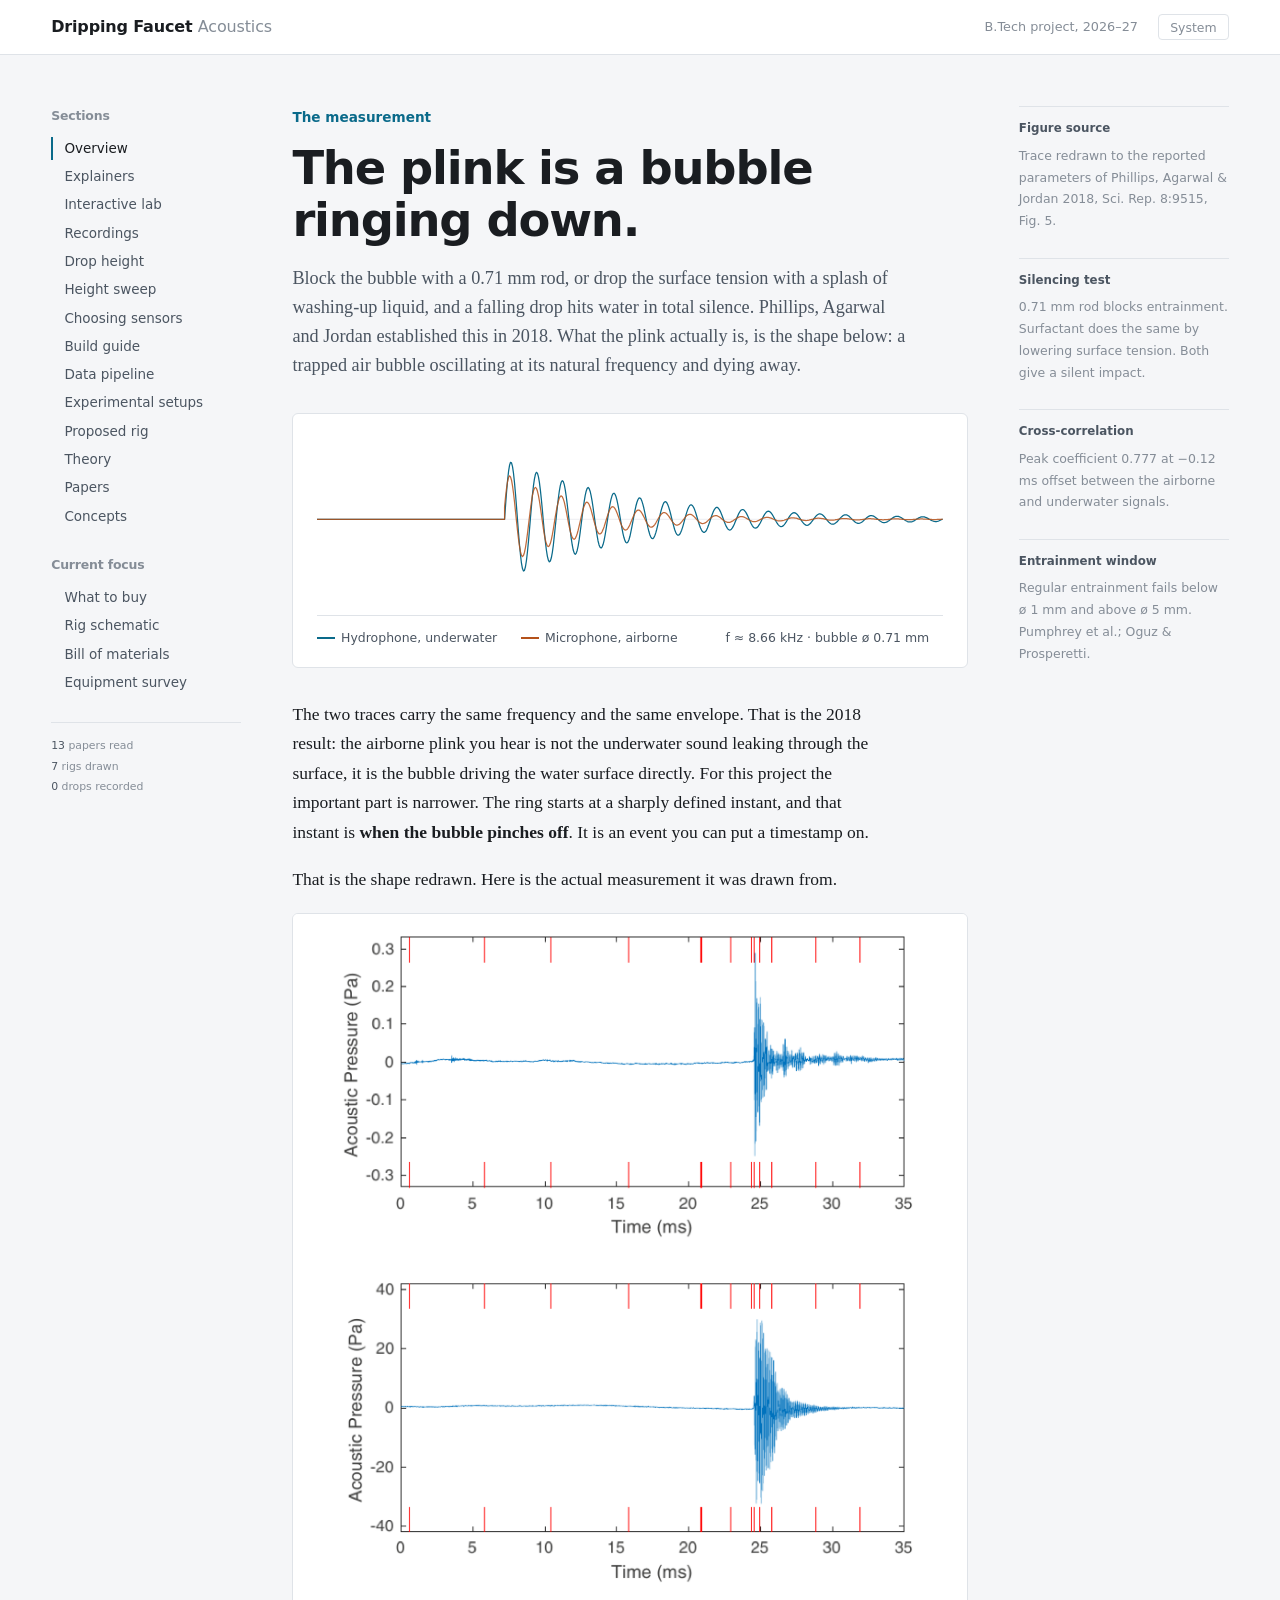
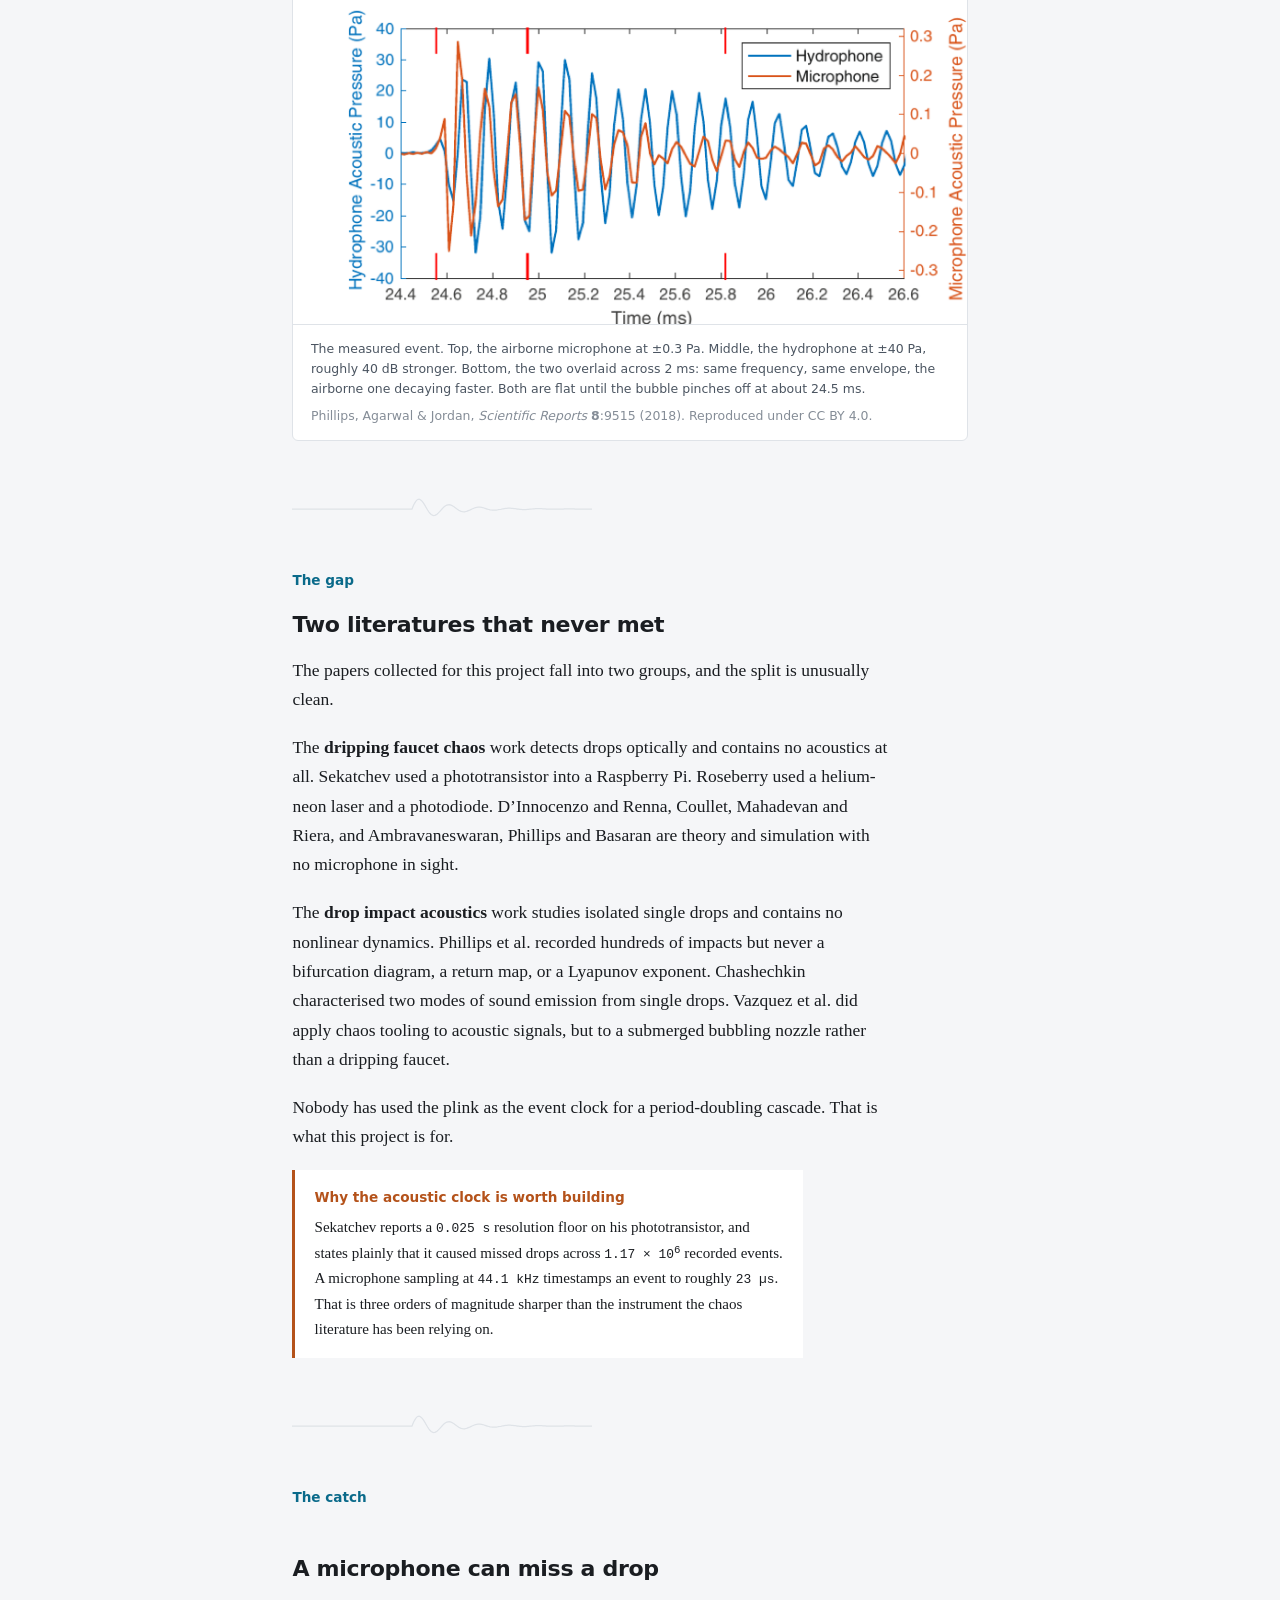
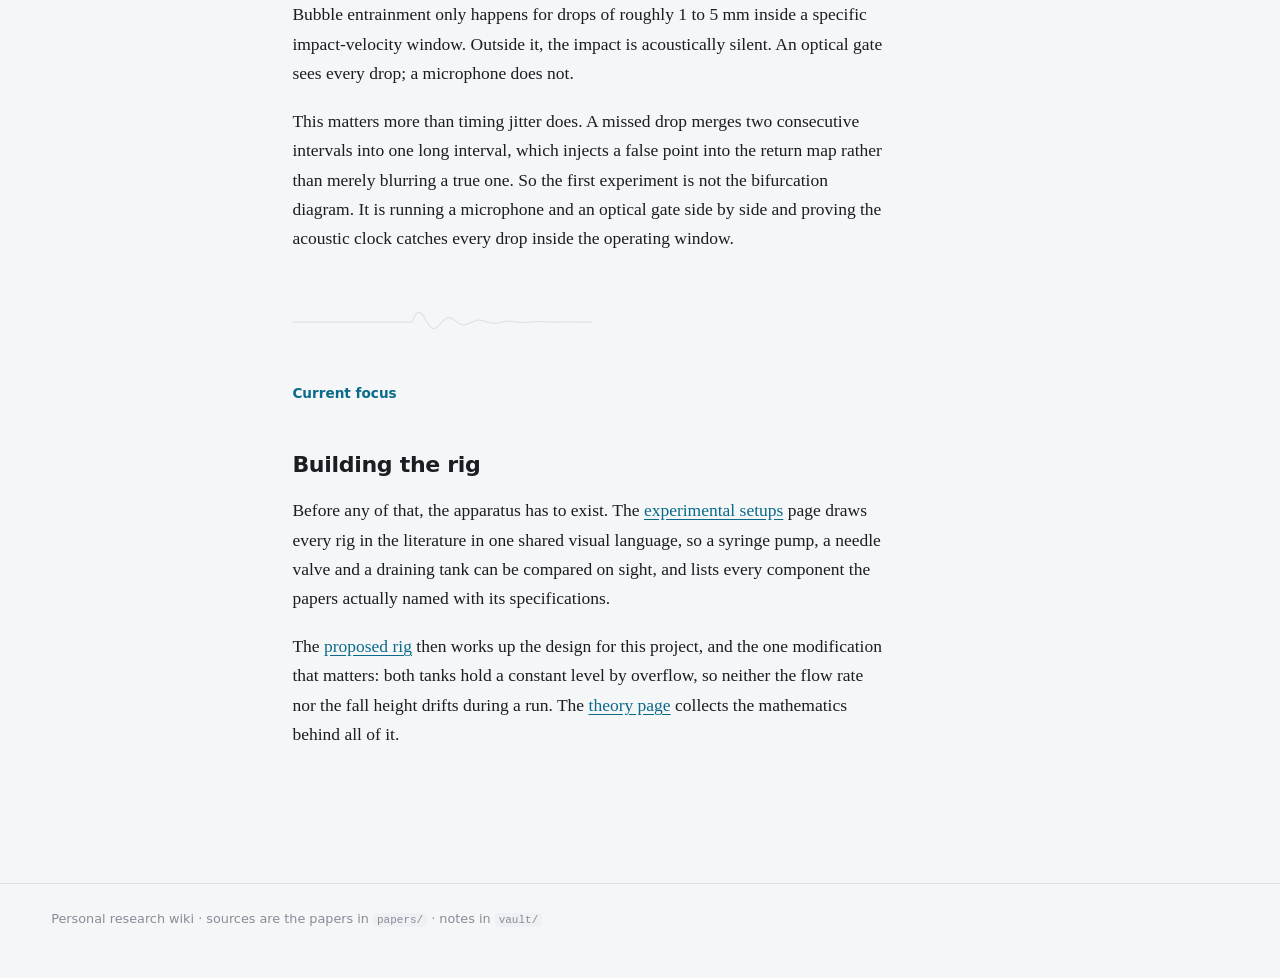
==== commit 65de8fba: "Add a 10 to 35 cm height sweep, with drip periods shared across a set The sweep's tap dripped every " ====
--- a/site/index.html
+++ b/site/index.html
@@ -29,6 +29,7 @@
       <li><a href="lab.html">Interactive lab</a></li>
       <li><a href="recording.html">Recordings</a></li>
       <li><a href="heights.html">Drop height</a></li>
+      <li><a href="heights.html?set=sweep">Height sweep</a></li>
       <li><a href="sensors.html">Choosing sensors</a></li>
       <li><a href="build.html">Build guide</a></li>
       <li><a href="pipeline.html">Data pipeline</a></li>
--- a/site/style.css
+++ b/site/style.css
@@ -20,6 +20,8 @@
   --h2:      #b4521a;
   --h3:      #4f7d1f;
   --h4:      #7a4fa0;
+  --h5:      #a8326e;
+  --h6:      #8a6d00;
 
   --display: -apple-system, BlinkMacSystemFont, "Segoe UI", system-ui, Roboto, "Helvetica Neue", Arial, sans-serif;
   --body:    "Charter", "Bitstream Charter", "Iowan Old Style", "Source Serif Pro", "Palatino Linotype", Georgia, serif;
@@ -46,6 +48,8 @@
     --h2:      #e39058;
     --h3:      #9ccc65;
     --h4:      #b79ae0;
+    --h5:      #ec7fb4;
+    --h6:      #e0c341;
   }
 }
 
@@ -64,6 +68,8 @@
   --h2:      #e39058;
   --h3:      #9ccc65;
   --h4:      #b79ae0;
+  --h5:      #ec7fb4;
+  --h6:      #e0c341;
 }
 
 *, *::before, *::after { box-sizing: border-box; }
@@ -970,23 +976,24 @@
 .chaos { display: grid; grid-template-columns: minmax(0, 1fr) minmax(0, 1.5fr); gap: 0.75rem; }
 .chaos .plot { height: 380px; }
 
-/* Heights page: one row per recording, waveform beside spectrogram on one time axis. */
-.hrows { display: grid; gap: 1rem; }
-.hrow { display: grid; gap: 0.45rem; }
-.hhead { display: flex; align-items: center; flex-wrap: wrap; gap: 0.4rem 0.9rem; }
+/* Heights page: one row per recording, its waveform and spectrogram lanes side by side on its own playhead. */
+.hrows { display: grid; gap: 1.1rem; }
+.hrow { display: grid; gap: 0.5rem; }
+.hhead { display: flex; align-items: baseline; flex-wrap: wrap; gap: 0.4rem 0.9rem; }
 .hname { font-size: 0.95rem; font-weight: 600; display: inline-flex; align-items: center; gap: 0.45rem; }
 .hname::before { content: ""; width: 10px; height: 10px; border-radius: 2px; background: var(--c); }
-.hhead audio { height: 32px; width: min(320px, 100%); }
-.hread { flex-basis: 100%; font-family: var(--mono); font-size: 0.78rem; color: var(--ink-2); font-variant-numeric: tabular-nums; }
+.zhead h2 .hname { color: var(--ink); font-weight: 600; }
+.hread { font-family: var(--mono); font-size: 0.78rem; color: var(--ink-2); font-variant-numeric: tabular-nums; }
 .hplots, .duo { display: grid; grid-template-columns: minmax(0, 1fr) minmax(0, 1fr); gap: 0.75rem; }
-.hplots .plot { height: 210px; cursor: default; }
-.viewer .hplay { cursor: pointer; }
-.duo .plot { height: 340px; cursor: default; }
-.xy .mark { stroke: var(--ink); stroke-width: 2.5; }
+.hcol { display: grid; grid-template-rows: 1.6fr 1fr; gap: 0.5rem; height: 300px; min-width: 0; }
+.duo .plot { height: 340px; }
+.xy .mark { stroke: var(--ink); stroke-width: 3; stroke-linecap: round; }
 .xy .pt.c1 { fill: var(--h1); }
 .xy .pt.c2 { fill: var(--h2); }
 .xy .pt.c3 { fill: var(--h3); }
 .xy .pt.c4 { fill: var(--h4); }
+.xy .pt.c5 { fill: var(--h5); }
+.xy .pt.c6 { fill: var(--h6); }
 
 /* Enlarged plot: the same drawing at dialog size, so it gains real detail. */
 .zoom { width: min(1400px, calc(100vw - 32px)); height: min(860px, calc(100vh - 32px)); max-width: none; max-height: none; padding: 0;
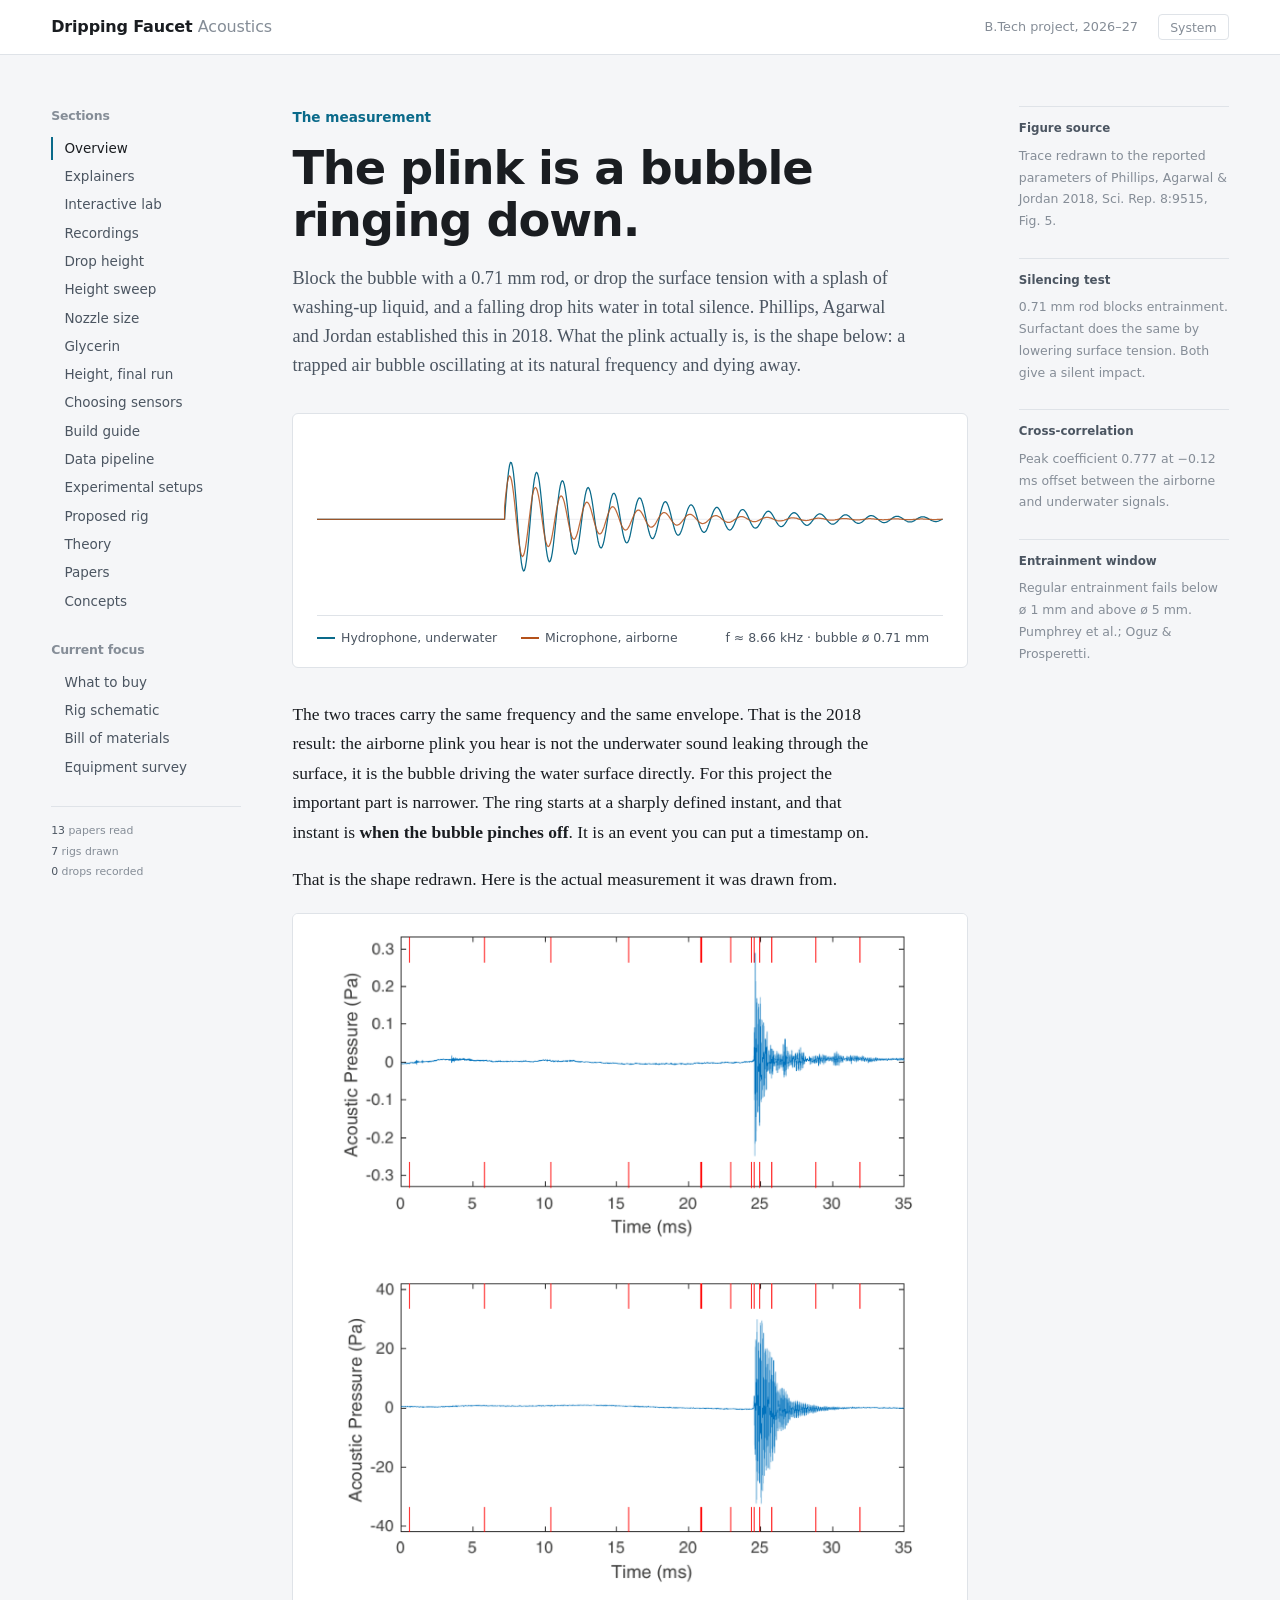
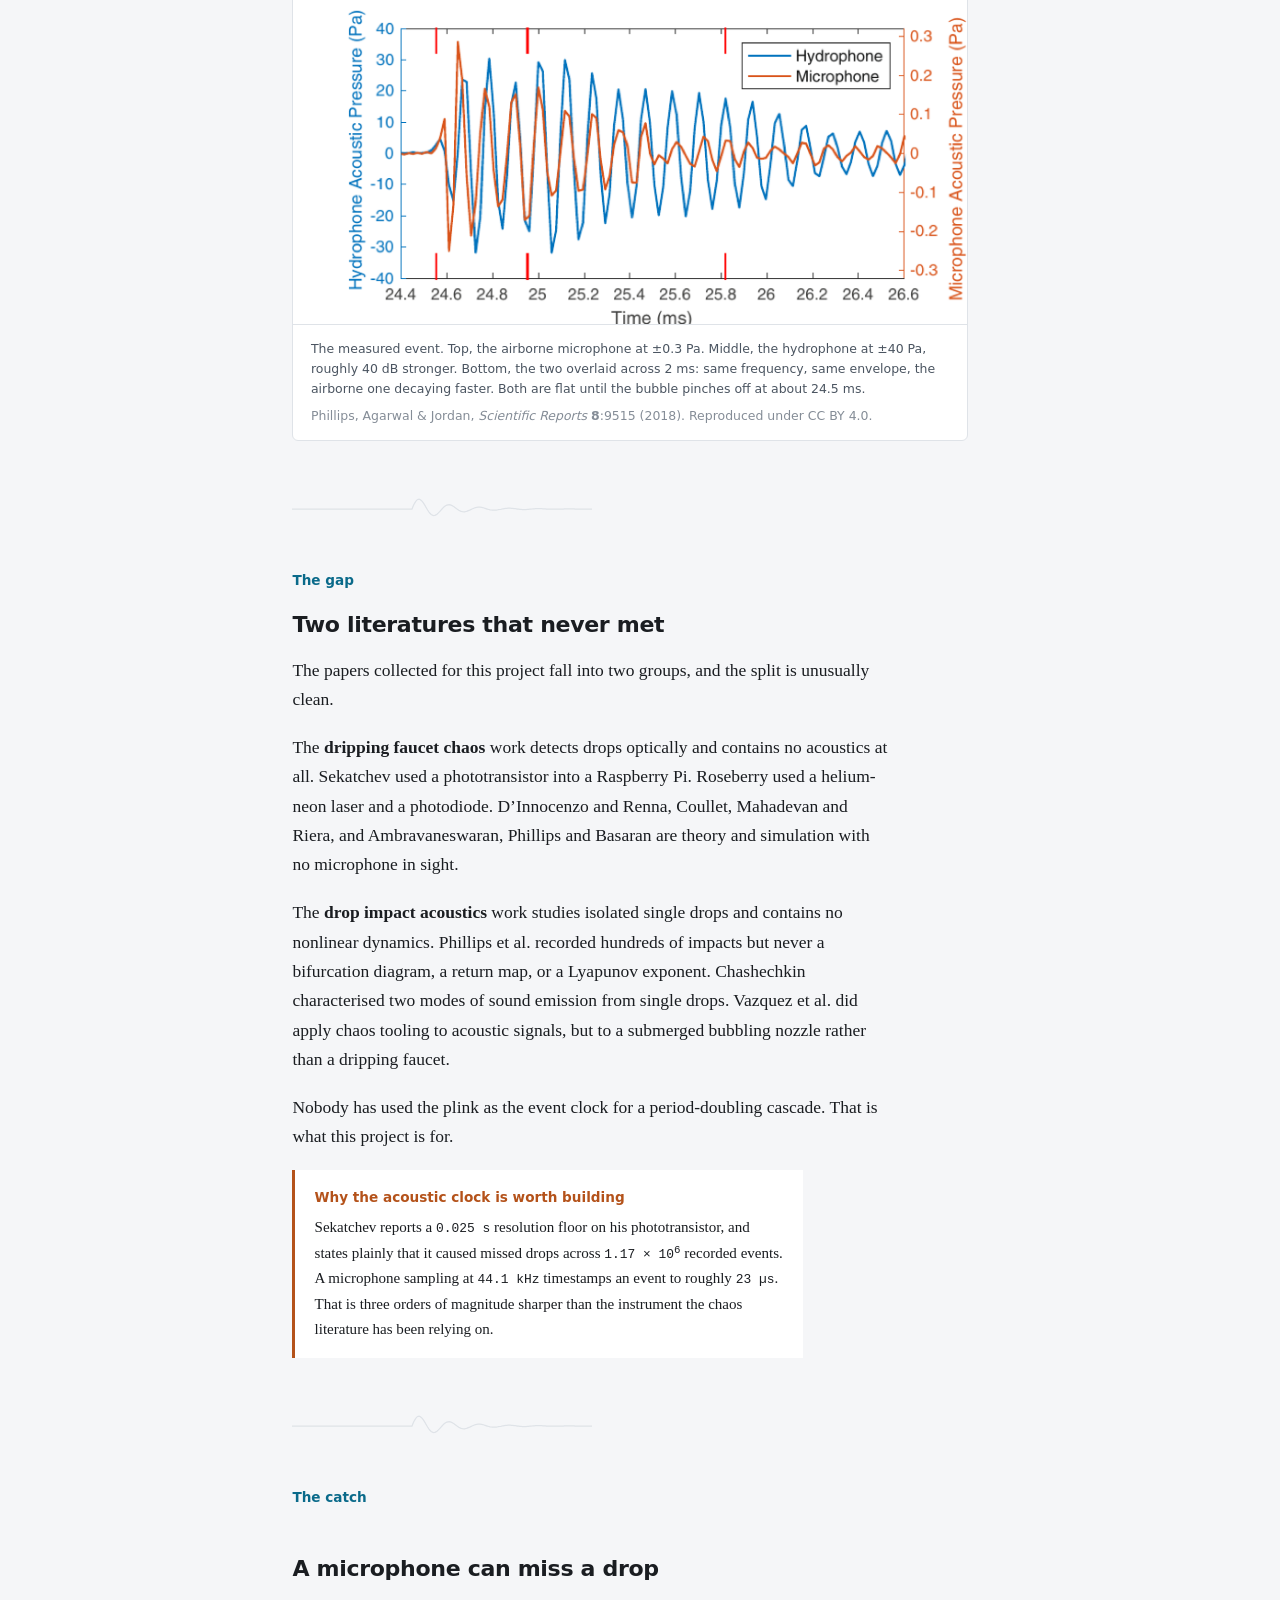
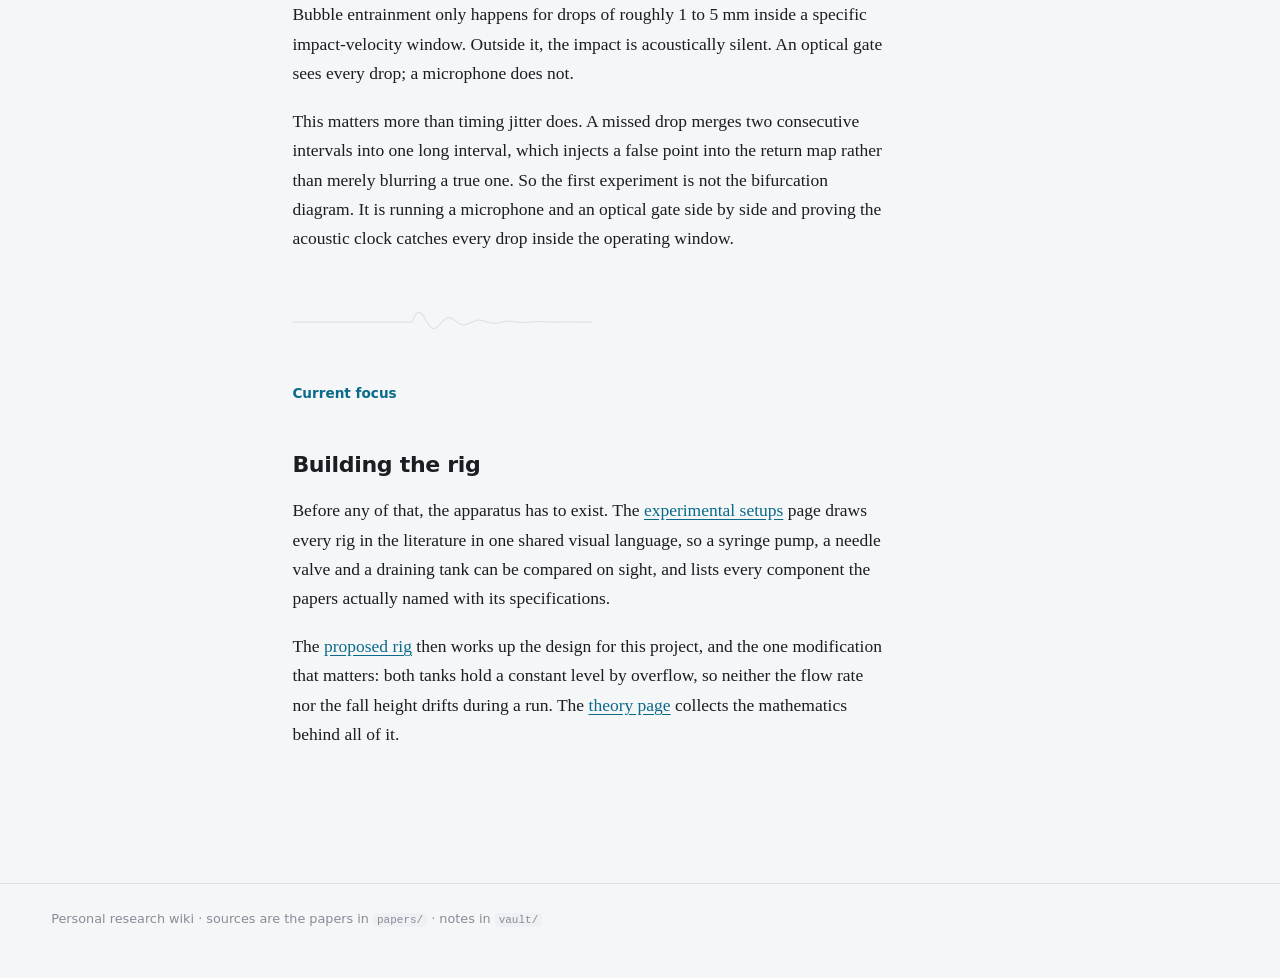
==== commit 970e2423: "Find drops in irregular drips and compare any condition, not only height --free finds every click 12" ====
--- a/site/index.html
+++ b/site/index.html
@@ -30,6 +30,9 @@
       <li><a href="recording.html">Recordings</a></li>
       <li><a href="heights.html">Drop height</a></li>
       <li><a href="heights.html?set=sweep">Height sweep</a></li>
+      <li><a href="heights.html?set=nozzle">Nozzle size</a></li>
+      <li><a href="heights.html?set=glycerin">Glycerin</a></li>
+      <li><a href="heights.html?set=heights3">Height, final run</a></li>
       <li><a href="sensors.html">Choosing sensors</a></li>
       <li><a href="build.html">Build guide</a></li>
       <li><a href="pipeline.html">Data pipeline</a></li>
--- a/site/style.css
+++ b/site/style.css
@@ -986,7 +986,13 @@
 .hread { font-family: var(--mono); font-size: 0.78rem; color: var(--ink-2); font-variant-numeric: tabular-nums; }
 .hplots, .duo { display: grid; grid-template-columns: minmax(0, 1fr) minmax(0, 1fr); gap: 0.75rem; }
 .hcol { display: grid; grid-template-rows: 1.6fr 1fr; gap: 0.5rem; height: 300px; min-width: 0; }
+.hplots.withvid { grid-template-columns: auto minmax(0, 1fr) minmax(0, 1fr); }
+.hvid { height: 300px; aspect-ratio: 3 / 4; justify-self: center; }
+.hvid .info { position: absolute; top: 6px; right: 6px; }
 .duo .plot { height: 340px; }
+.shapes { display: grid; grid-template-columns: repeat(var(--n, 3), minmax(0, 1fr)); gap: 0.75rem; }   /* --n: one column per recording */
+.shapes .plot { height: 180px; }
+.shapes .plot.wide { grid-column: 1 / -1; height: 280px; }
 .xy .mark { stroke: var(--ink); stroke-width: 3; stroke-linecap: round; }
 .xy .pt.c1 { fill: var(--h1); }
 .xy .pt.c2 { fill: var(--h2); }
@@ -1009,7 +1015,7 @@
 .zfoot { display: flex; gap: 1.25rem; flex-wrap: wrap; align-items: center; padding: 0.6rem 1rem; border-top: 1px solid var(--rule); font-size: 0.78rem; color: var(--ink-3); }
 
 @media (max-width: 900px) {
-  .vgrid, .chaos, .trio, .hplots, .duo { grid-template-columns: minmax(0, 1fr); }
+  .vgrid, .chaos, .trio, .hplots, .hplots.withvid, .duo { grid-template-columns: minmax(0, 1fr); }
   .lanes { grid-template-rows: 170px 110px 110px 70px; min-height: 0; }
   .transport { flex-wrap: wrap; }
   .clock { width: 100%; flex-wrap: wrap; gap: 0.3rem 1rem; }
@@ -1020,3 +1026,5 @@
 @media (prefers-reduced-motion: reduce) {
   .expand, .loadbar i { transition: none; }
 }
+@media (max-width: 900px) { .shapes { grid-template-columns: repeat(2, minmax(0, 1fr)); } }
+@media (max-width: 560px) { .shapes { grid-template-columns: minmax(0, 1fr); } }
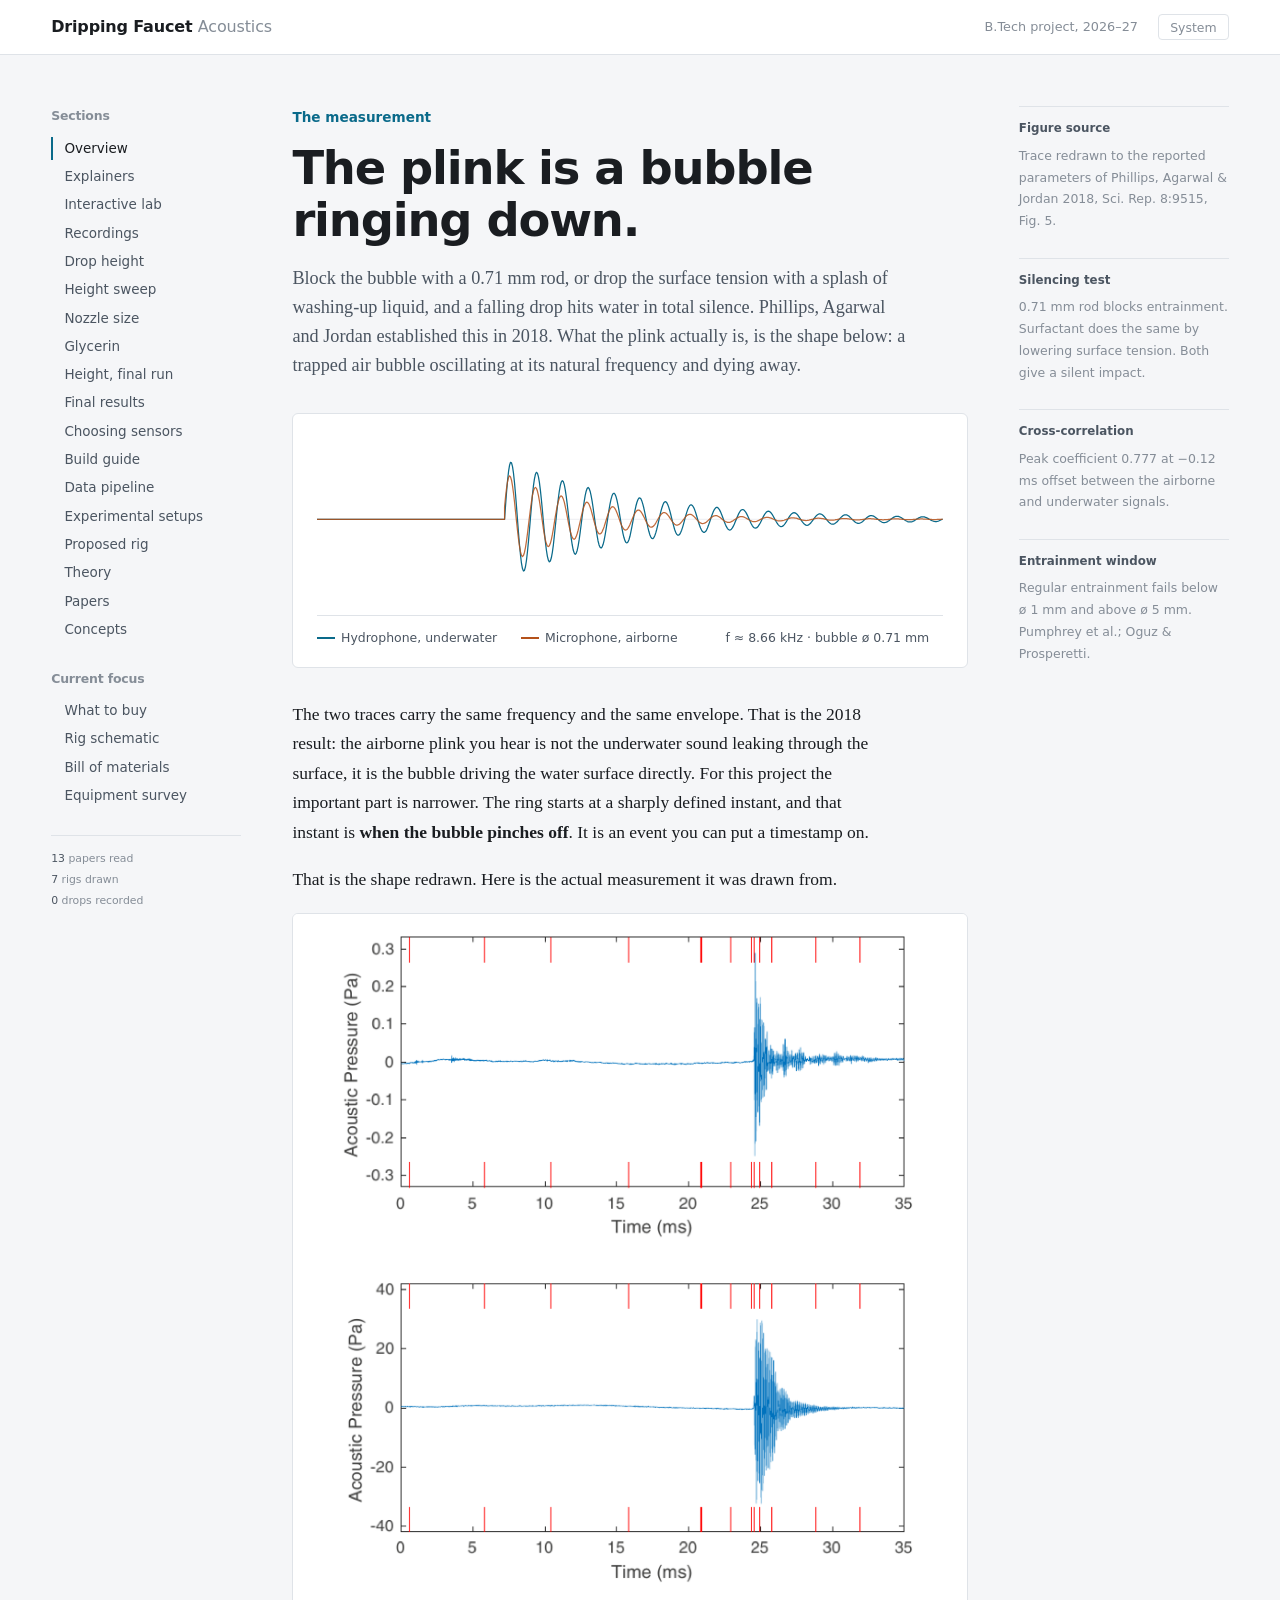
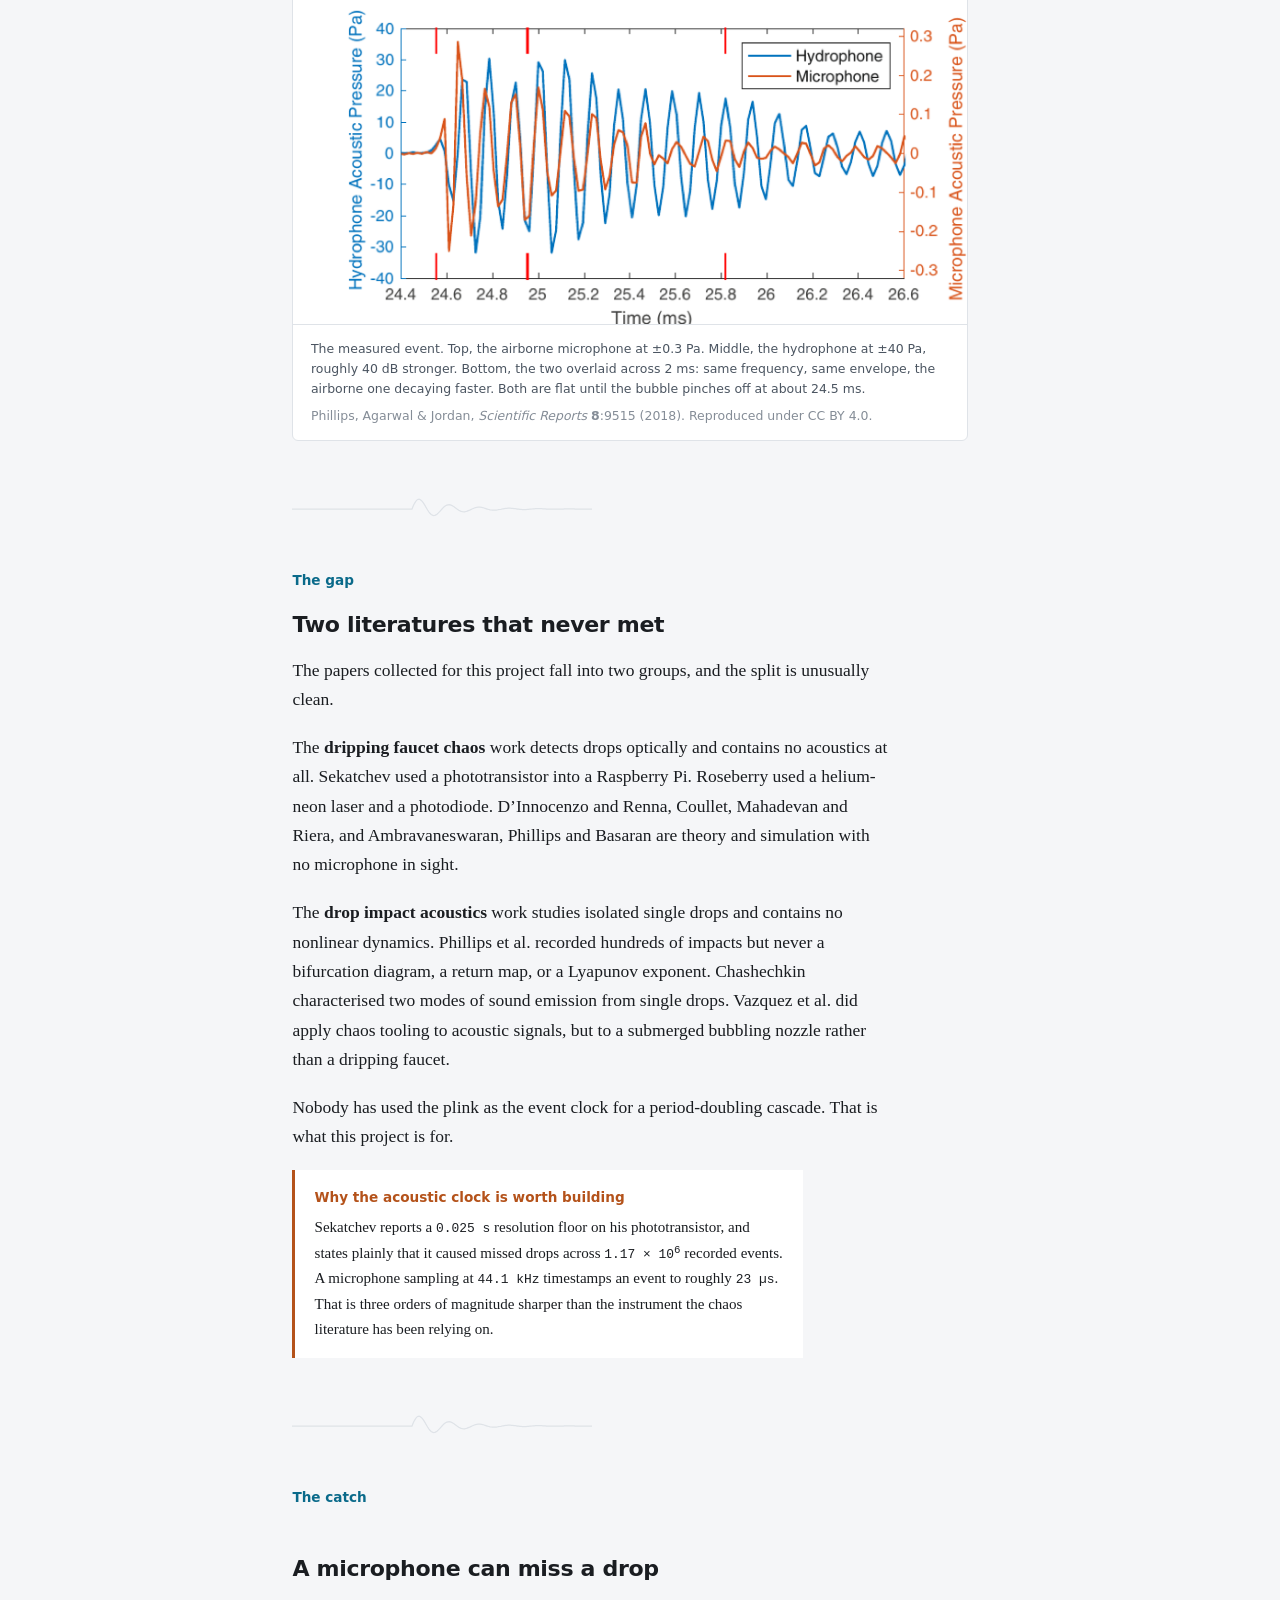
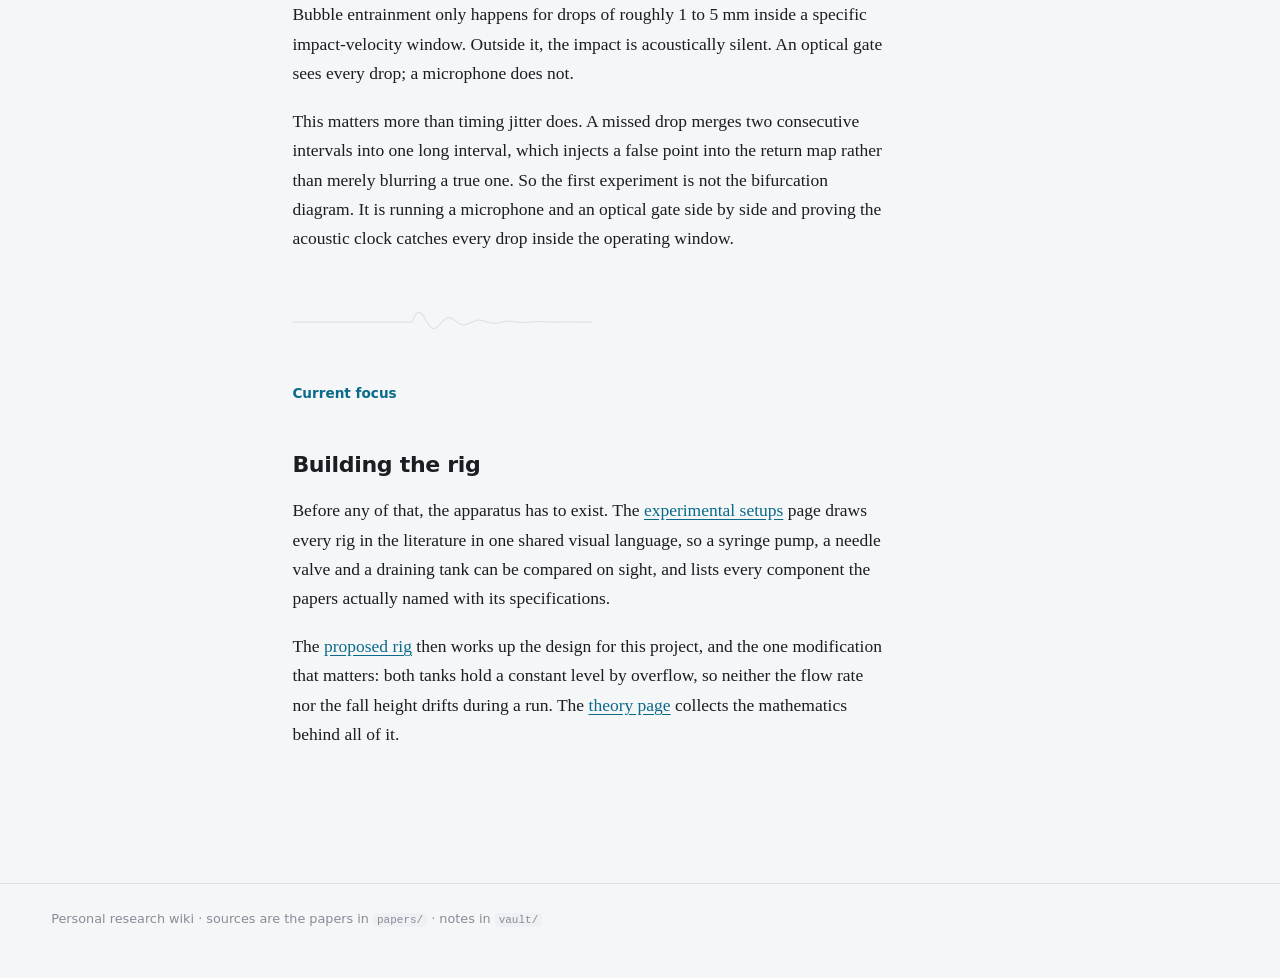
==== commit 2727952d: "Add the final results page with the high-speed impact clips One page for the height, nozzle and visc" ====
--- a/site/index.html
+++ b/site/index.html
@@ -33,6 +33,7 @@
       <li><a href="heights.html?set=nozzle">Nozzle size</a></li>
       <li><a href="heights.html?set=glycerin">Glycerin</a></li>
       <li><a href="heights.html?set=heights3">Height, final run</a></li>
+      <li><a href="final.html">Final results</a></li>
       <li><a href="sensors.html">Choosing sensors</a></li>
       <li><a href="build.html">Build guide</a></li>
       <li><a href="pipeline.html">Data pipeline</a></li>
--- a/site/style.css
+++ b/site/style.css
@@ -1028,3 +1028,37 @@
 }
 @media (max-width: 900px) { .shapes { grid-template-columns: repeat(2, minmax(0, 1fr)); } }
 @media (max-width: 560px) { .shapes { grid-template-columns: minmax(0, 1fr); } }
+
+/* --- final results page --------------------------------------------------- */
+
+main .note { font-size: 0.9rem; color: var(--ink-2); }
+main > .trio { margin: 0 0 1.5rem; font-family: var(--display); }
+.embedlanes { display: block; width: 100%; height: 480px; border: 1px solid var(--rule); border-radius: var(--radius); background: var(--ground); margin: 0 0 2rem; }
+tr.sub td { font-family: var(--display); font-size: 0.78rem; font-weight: 600; letter-spacing: 0.04em; text-transform: uppercase; color: var(--ink-3); background: var(--sunk); }
+.xy .band { fill: var(--water); }
+.xy .bandlab { font-size: 11px; fill: var(--hydro); }
+.xy .whisk { stroke: var(--ink-2); stroke-width: 1.5; fill: none; }
+.formation { display: grid; grid-template-columns: repeat(3, minmax(0, 1fr)); gap: 0.75rem; margin: 0 0 1.5rem; font-family: var(--display); }
+.fclip { margin: 0; padding: 0.6rem; display: grid; gap: 0.5rem; align-content: start; min-width: 0; }
+.fclip video { display: block; width: 100%; aspect-ratio: 3 / 2; object-fit: contain; background: #000; border-radius: 4px; }
+.fclip figcaption { font-size: 0.8rem; font-weight: 550; }
+.fctl { display: flex; flex-wrap: wrap; align-items: center; gap: 0.35rem; font-size: 0.8rem; }
+.fctl button { font-size: 0.78rem; padding: 0.25rem 0.55rem; border-radius: var(--radius); }
+.fread { flex-basis: 100%; min-height: 1.2em; font-family: var(--mono); font-size: 0.74rem; color: var(--ink-2); font-variant-numeric: tabular-nums; }
+.fstrip { display: grid; grid-template-columns: repeat(5, minmax(0, 1fr)); gap: 0.3rem; }
+.fstrip button { padding: 0; border: 1px solid var(--rule); border-radius: 4px; background: var(--surface); overflow: hidden; cursor: pointer; display: grid; text-align: center; }
+.fstrip button:hover { border-color: var(--hydro); }
+.fstrip img { display: block; width: 100%; aspect-ratio: 1; object-fit: cover; }
+.fstrip span { font-size: 0.66rem; line-height: 1.25; color: var(--ink-2); padding: 0.2rem 0.1rem; }
+.embed .masthead, .embed .vhead, .embed .noembed { display: none; }
+@media (max-width: 900px) { .formation { grid-template-columns: minmax(0, 1fr); } }
+.fctl .seg button { border-radius: 0; margin-left: -1px; position: relative; }
+.fctl .seg button[aria-pressed="true"] { z-index: 1; }
+.fctl .seg button:first-child { border-radius: var(--radius) 0 0 var(--radius); margin-left: 0; }
+.fctl .seg button:last-child { border-radius: 0 var(--radius) var(--radius) 0; }
+.shell.wide { grid-template-columns: 190px minmax(0, 1fr); max-width: 1640px; }
+@media (max-width: 1080px) { .shell.wide { grid-template-columns: minmax(0, 1fr); } }
+.lanesbox { margin: 0 0 2.25rem; border: 1px solid var(--rule); border-radius: var(--radius); background: var(--surface); font-family: var(--display); }
+.lanesbox summary { cursor: pointer; padding: 0.7rem 1rem; font-size: 0.9rem; font-weight: 600; color: var(--hydro); }
+.lanesbox[open] summary { border-bottom: 1px solid var(--rule); }
+.lanesbox .embedlanes { margin: 0; border: 0; border-radius: 0 0 var(--radius) var(--radius); }
